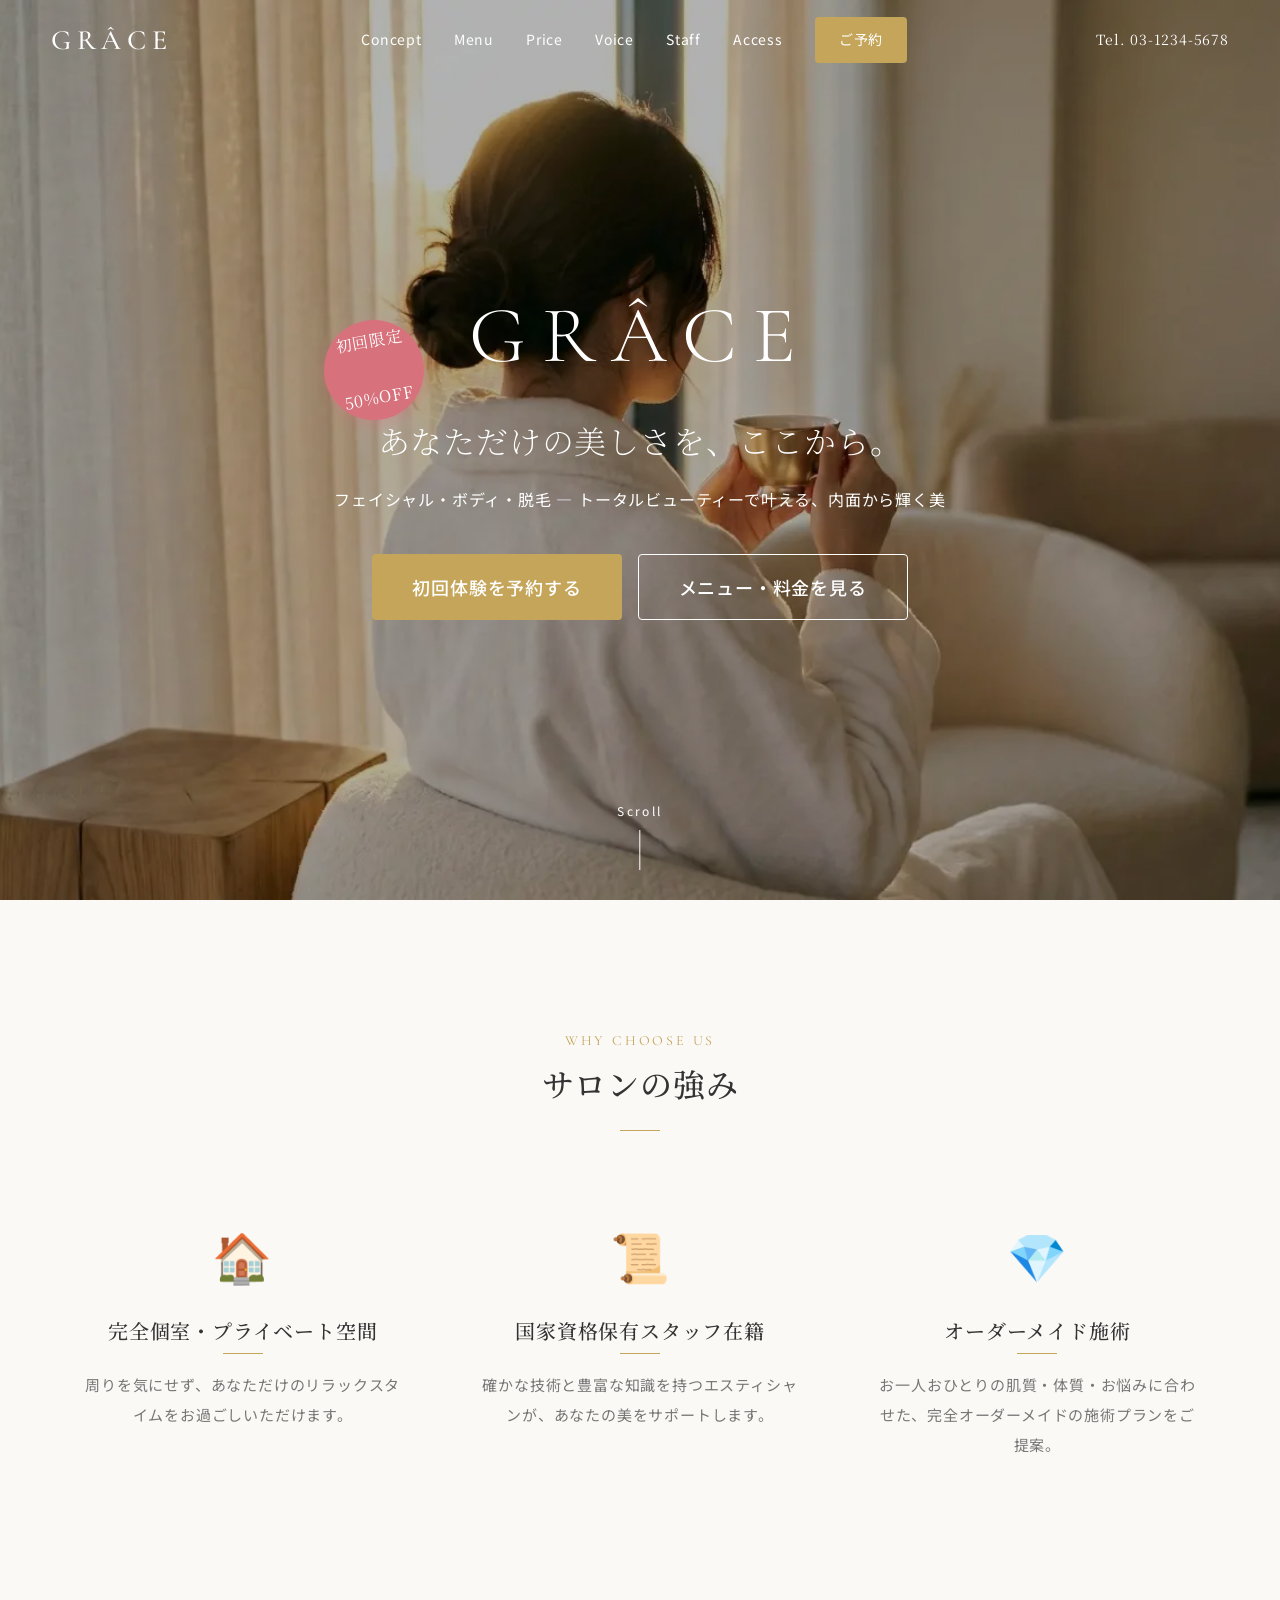
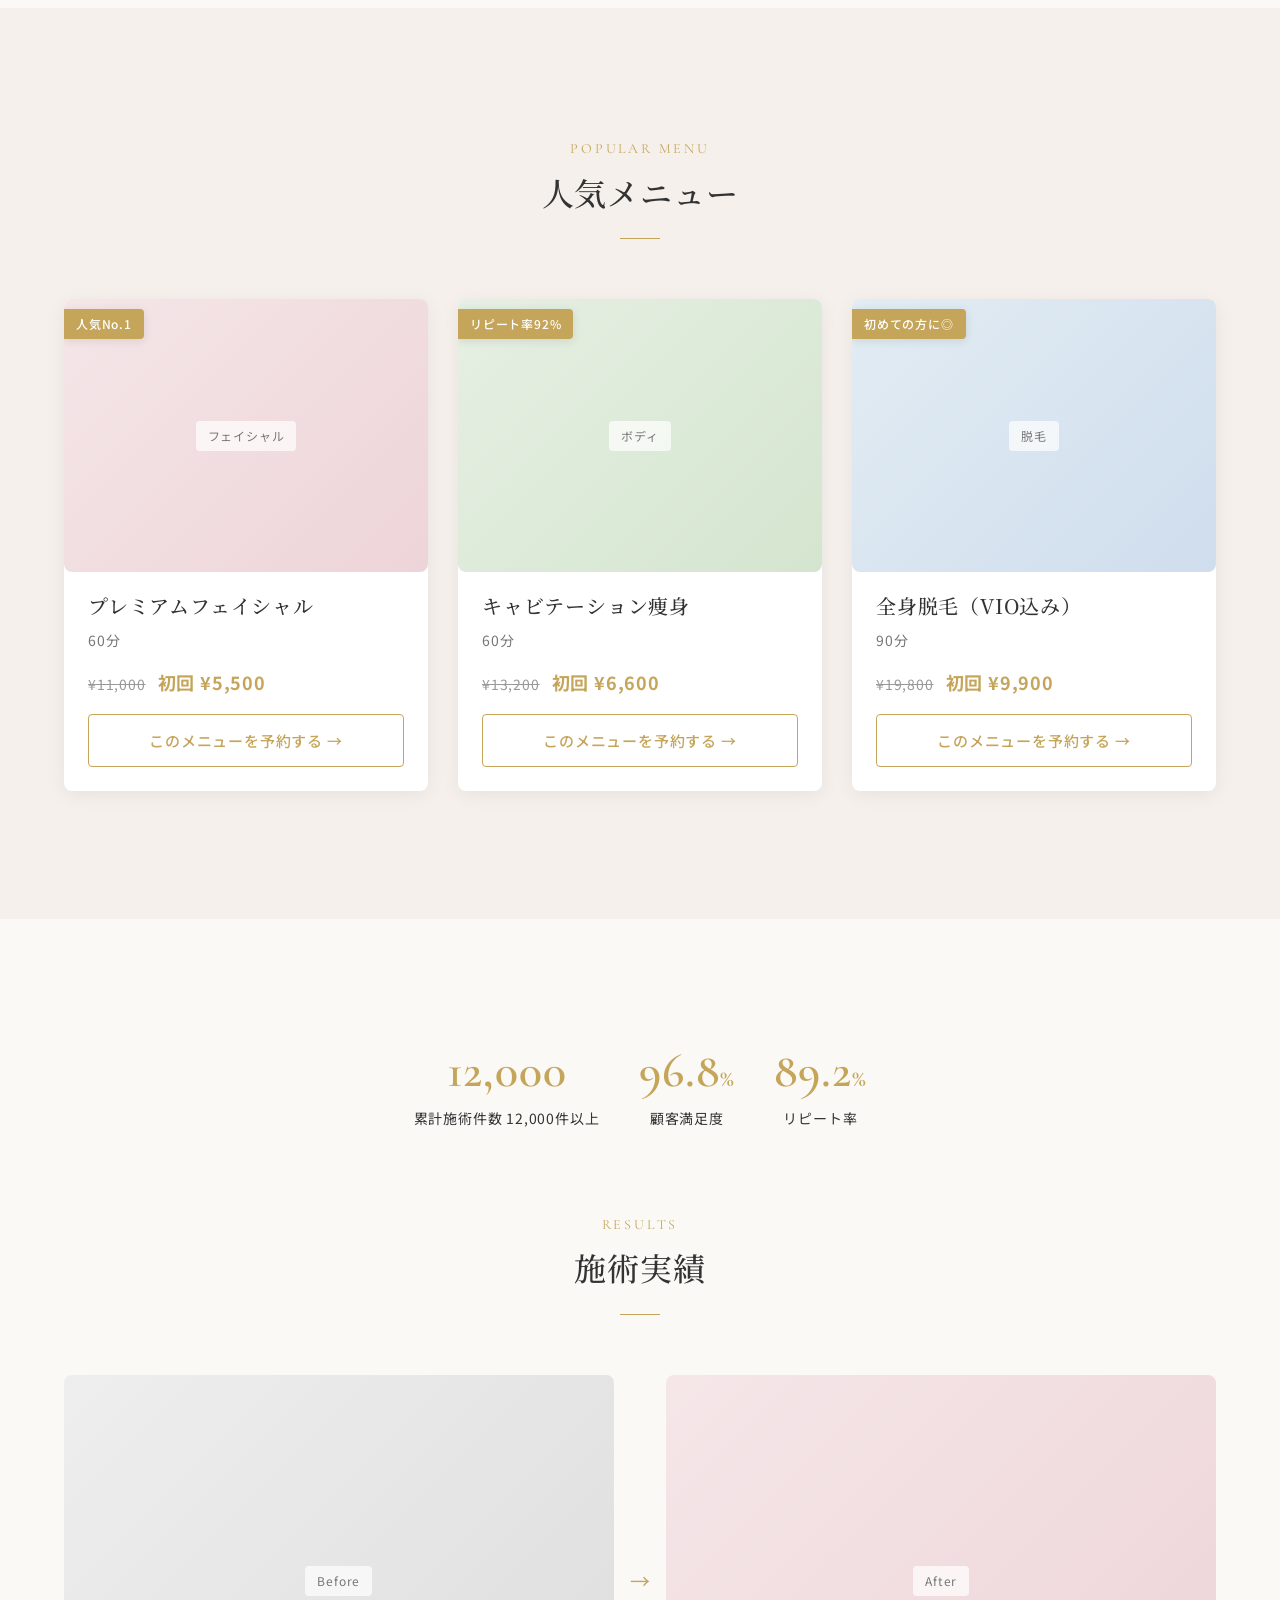
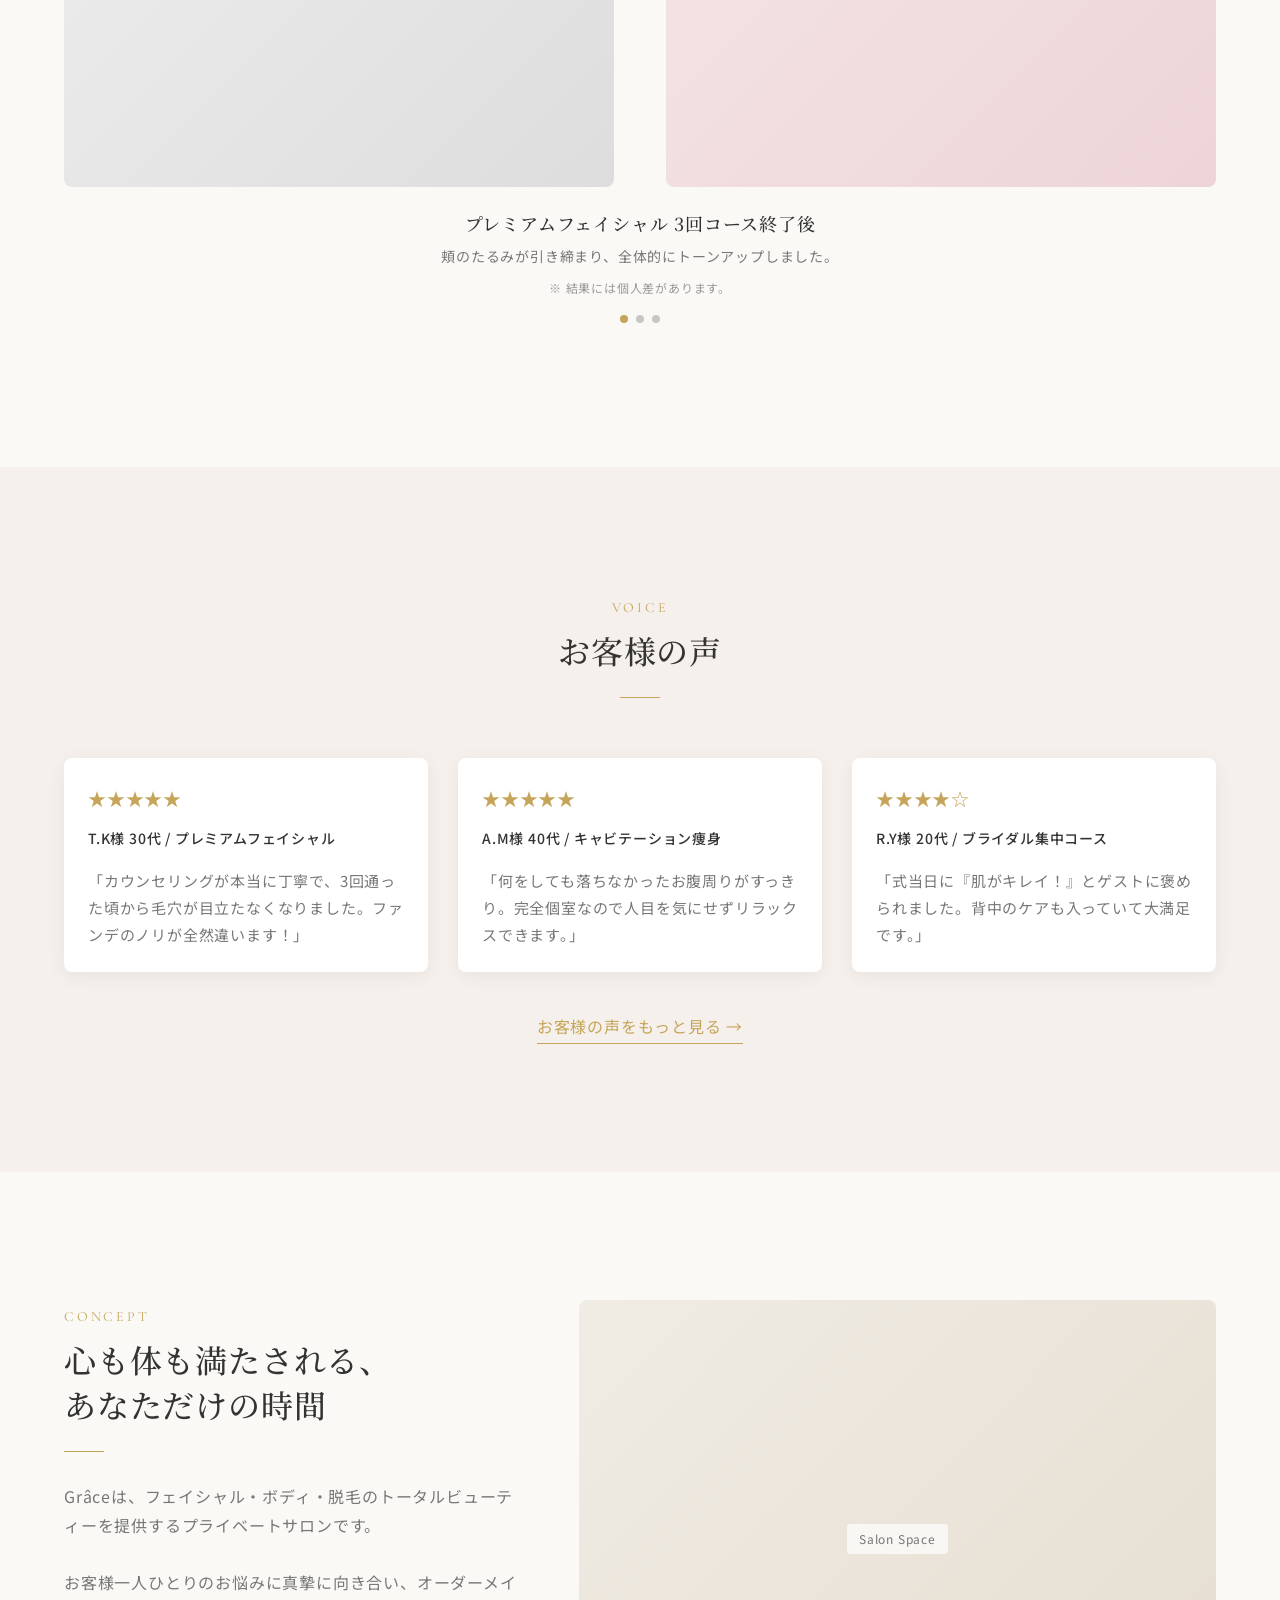
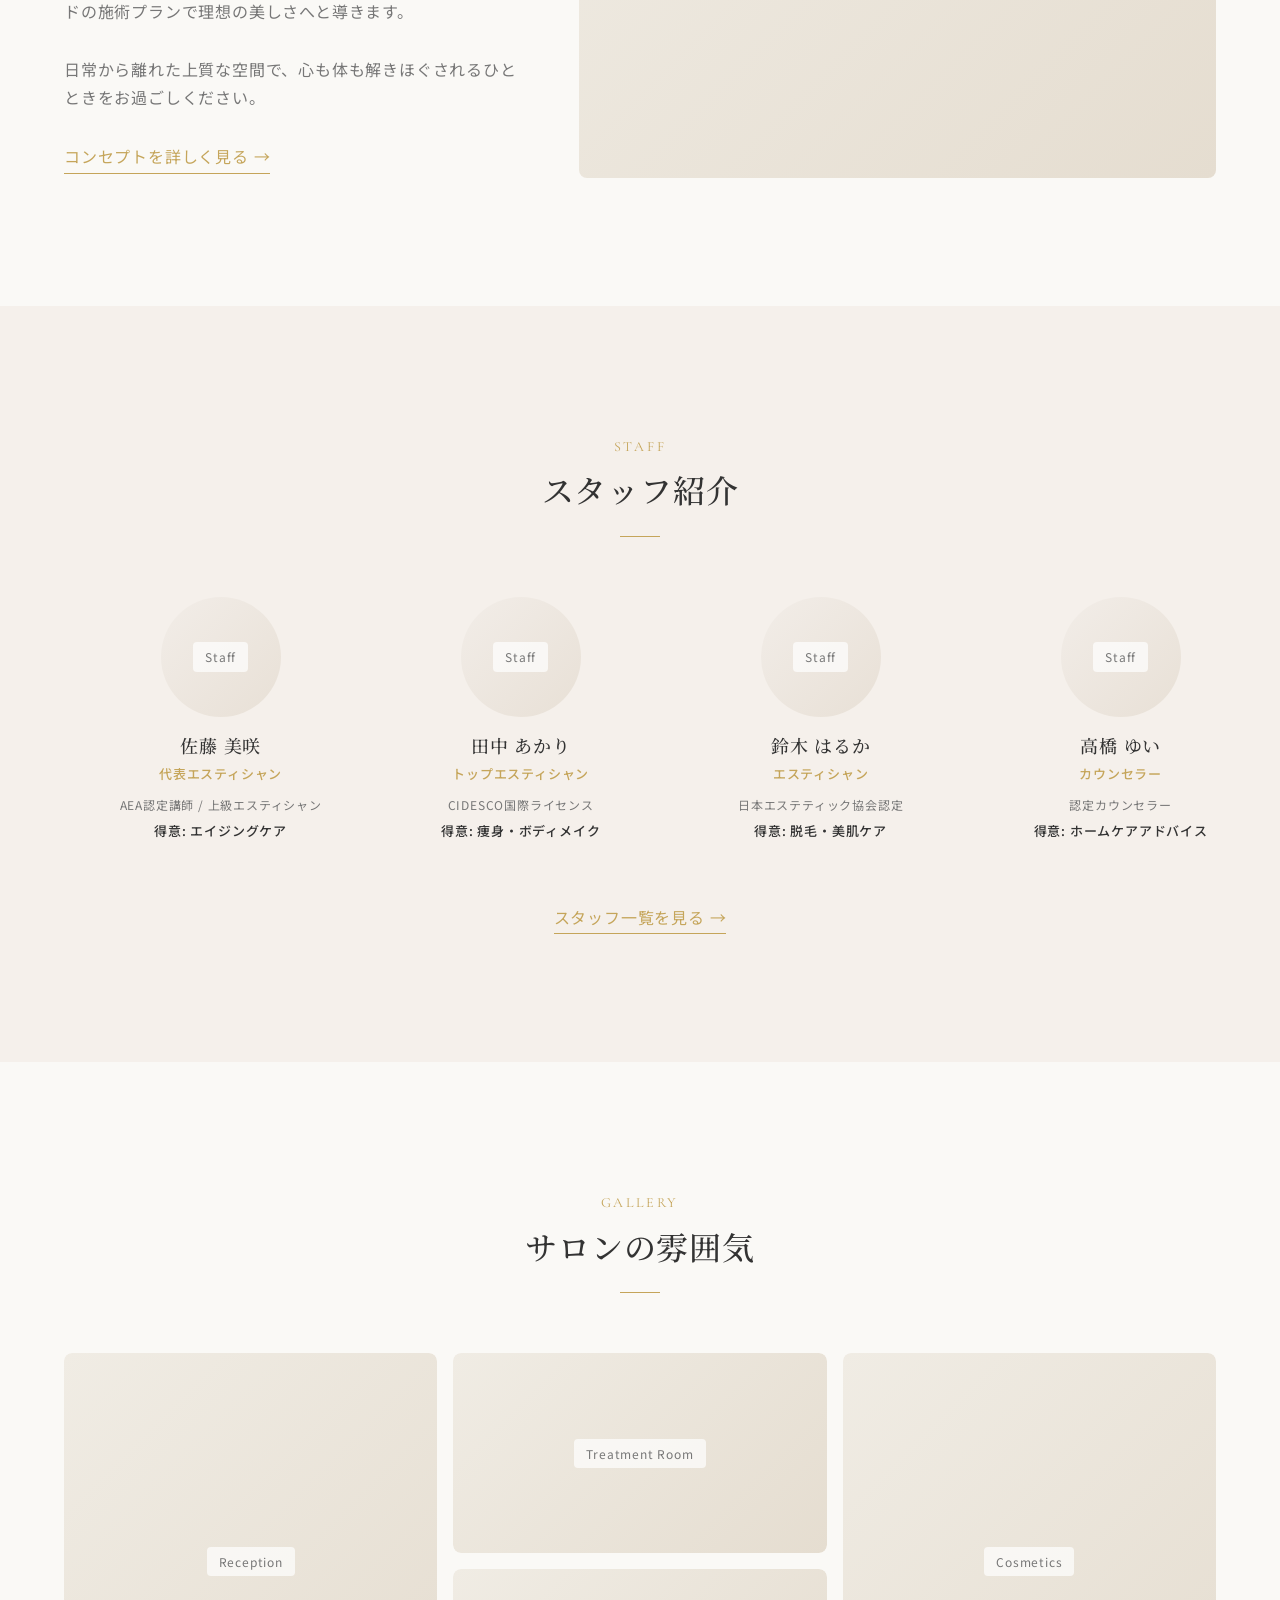
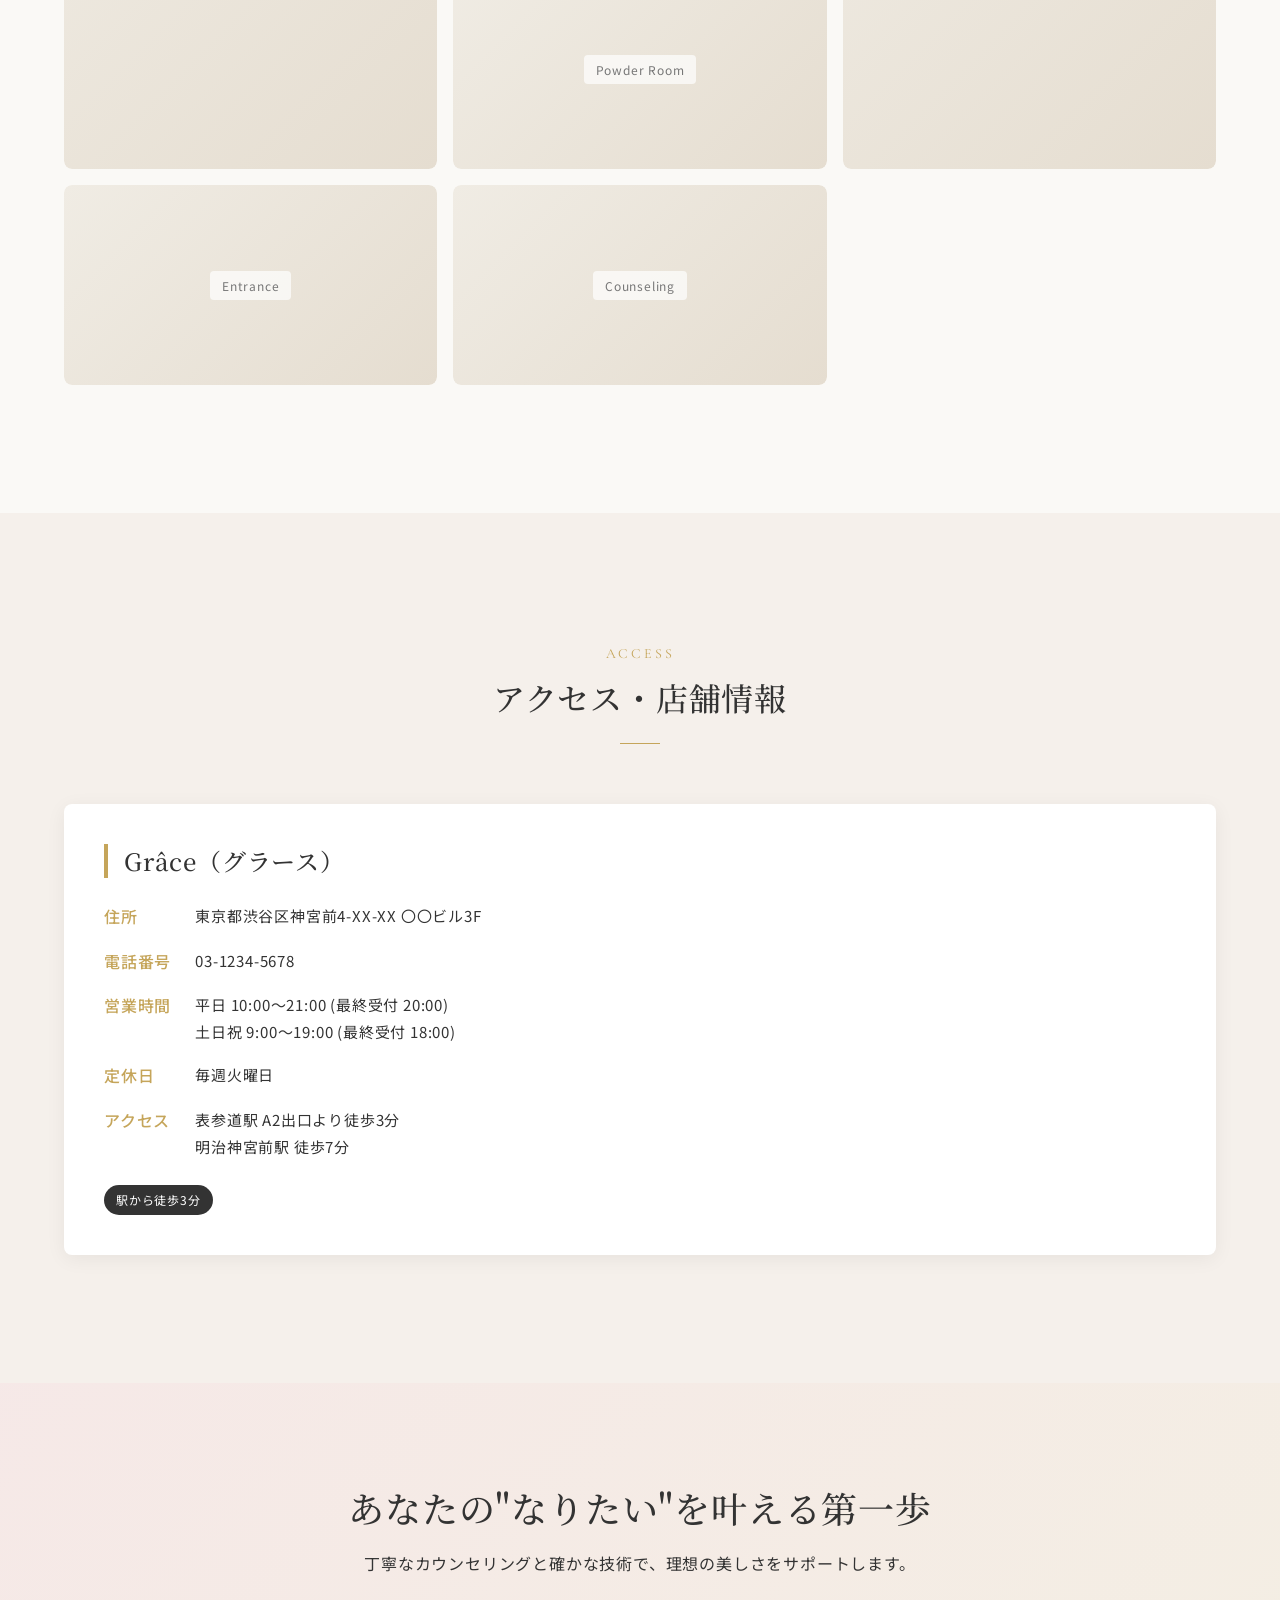
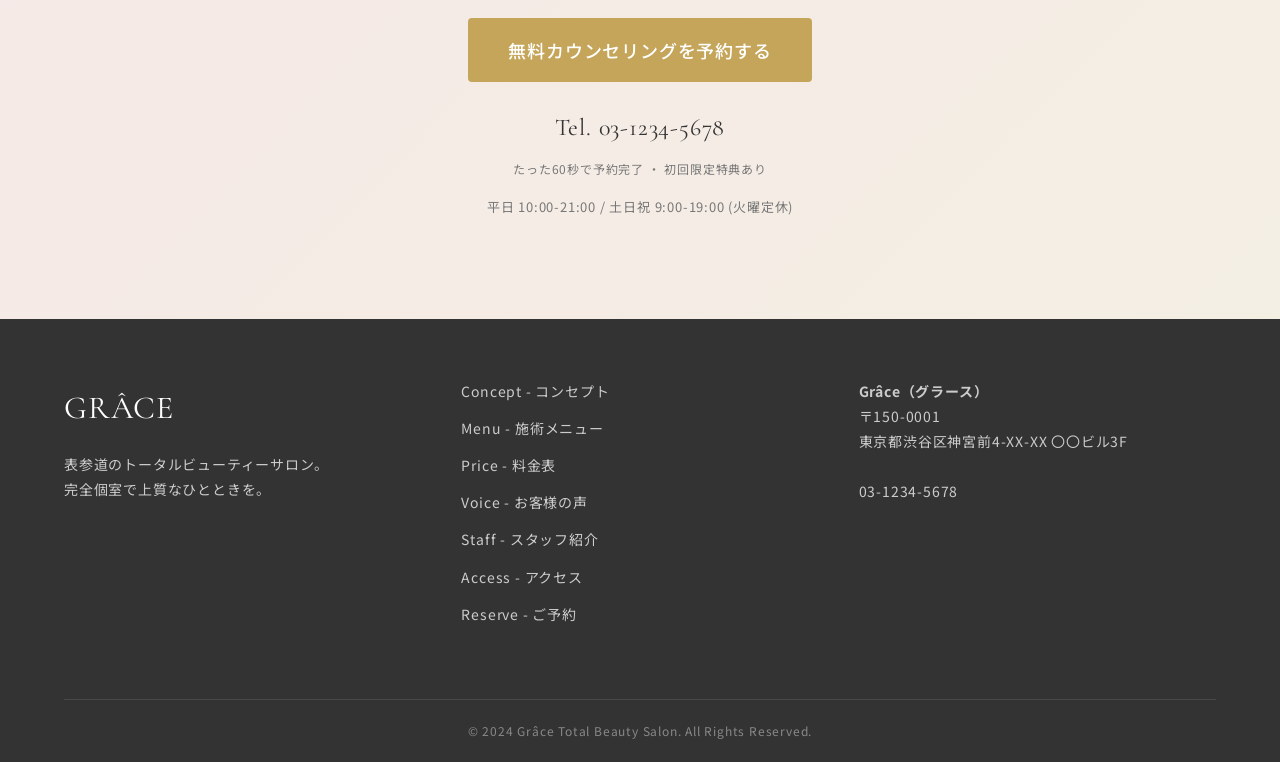
==== index.html @ 2abe3969 "Add files via upload" ====
<!DOCTYPE html>
<html lang="ja">

<head>
    <meta charset="UTF-8">
    <meta name="viewport" content="width=device-width, initial-scale=1.0">
    <title>Grâce（グラース）| 表参道のトータルビューティーエステサロン</title>
    <meta name="description" content="表参道のエステサロンGrâce（グラース）。フェイシャル・ボディ・脱毛のトータルビューティーで、内面から輝く美を叶えます。完全個室・女性専用。">

    <!-- Fonts -->
    <link rel="preconnect" href="https://fonts.googleapis.com">
    <link rel="preconnect" href="https://fonts.gstatic.com" crossorigin>
    <link
        href="https://fonts.googleapis.com/css2?family=Cormorant+Garamond:ital,wght@0,300;0,400;0,500;0,600;1,400&family=Noto+Sans+JP:wght@300;400;500;700&family=Noto+Serif+JP:wght@200;300;400;500&display=swap"
        rel="stylesheet">

    <!-- Swiper -->
    <link rel="stylesheet" href="https://cdn.jsdelivr.net/npm/swiper@11/swiper-bundle.min.css">

    <!-- Styles -->
    <link rel="stylesheet" href="assets/css/style.css">
    <link rel="stylesheet" href="assets/css/components.css">
    <link rel="stylesheet" href="assets/css/pages/top.css">
</head>

<body>

    <!-- Header -->
    <header class="header">
        <a href="index.html" class="header__logo">GRÂCE</a>
        <nav class="header__nav">
            <a href="concept.html">Concept</a>
            <a href="menu.html">Menu</a>
            <a href="price.html">Price</a>
            <a href="voice.html">Voice</a>
            <a href="staff.html">Staff</a>
            <a href="access.html">Access</a>
            <a href="reserve.html" class="header__cta">ご予約</a>
        </nav>
        <a href="tel:03-1234-5678" class="header__tel">Tel. 03-1234-5678</a>
        <button class="mobile-menu-btn">
            <span></span>
            <span></span>
            <span></span>
        </button>
    </header>

    <!-- Mobile Menu -->
    <div class="mobile-menu">
        <nav class="mobile-menu__nav">
            <a href="index.html" class="mobile-menu__link">Top</a>
            <a href="concept.html" class="mobile-menu__link">Concept</a>
            <a href="menu.html" class="mobile-menu__link">Menu</a>
            <a href="price.html" class="mobile-menu__link">Price</a>
            <a href="voice.html" class="mobile-menu__link">Voice</a>
            <a href="staff.html" class="mobile-menu__link">Staff</a>
            <a href="access.html" class="mobile-menu__link">Access</a>
        </nav>
        <a href="reserve.html" class="btn btn-primary" style="margin-bottom: 20px;">24時間WEB予約</a>
        <a href="tel:03-1234-5678" class="text-sub">Tel. 03-1234-5678</a>
    </div>

    <!-- Hero -->
    <section class="hero">
        <div class="swiper hero-slider">
            <div class="swiper-wrapper">
                <div class="swiper-slide">
                    <img src="assets/images/hero_01.webp" alt="Grace Salon Hero 1" class="hero-img">
                </div>
                <div class="swiper-slide">
                    <img src="assets/images/hero_02.webp" alt="Grace Salon Hero 2" class="hero-img">
                </div>
                <div class="swiper-slide">
                    <img src="assets/images/hero_03.webp" alt="Grace Salon Hero 3" class="hero-img">
                </div>
            </div>
        </div>
        <div class="hero__overlay"></div>
        <div class="hero__content">
            <h1 class="hero__logo fade-in-up">GRÂCE</h1>
            <p class="hero__catch fade-in-up">あなただけの美しさを、ここから。</p>
            <p class="hero__sub fade-in-up">フェイシャル・ボディ・脱毛 — トータルビューティーで叶える、内面から輝く美</p>
            <div class="hero__actions fade-in-up">
                <a href="reserve.html" class="btn btn-primary btn-large btn-pulse">初回体験を予約する</a>
                <a href="menu.html" class="btn btn-outline btn-large">メニュー・料金を見る</a>
            </div>
            <div class="hero__badge">
                <span>初回限定</span><br>50%OFF
            </div>
        </div>
        <div class="scroll-down">
            <span>Scroll</span>
        </div>
    </section>

    <!-- Section 1: USP -->
    <section class="section container">
        <div class="section-header fade-in-up">
            <span class="section-header__en">Why Choose Us</span>
            <h2 class="section-header__ja">サロンの強み</h2>
            <div class="section-header__line"></div>
        </div>
        <div class="usp-grid">
            <div class="usp-card fade-in-up">
                <div class="usp-icon">🏠</div>
                <h3 class="usp-title">完全個室・プライベート空間</h3>
                <p class="usp-desc">周りを気にせず、あなただけのリラックスタイムをお過ごしいただけます。</p>
            </div>
            <div class="usp-card fade-in-up">
                <div class="usp-icon">📜</div>
                <h3 class="usp-title">国家資格保有スタッフ在籍</h3>
                <p class="usp-desc">確かな技術と豊富な知識を持つエスティシャンが、あなたの美をサポートします。</p>
            </div>
            <div class="usp-card fade-in-up">
                <div class="usp-icon">💎</div>
                <h3 class="usp-title">オーダーメイド施術</h3>
                <p class="usp-desc">お一人おひとりの肌質・体質・お悩みに合わせた、完全オーダーメイドの施術プランをご提案。</p>
            </div>
        </div>
    </section>

    <!-- Section 2: Popular Menu -->
    <section class="section bg-sub">
        <div class="container">
            <div class="section-header fade-in-up">
                <span class="section-header__en">Popular Menu</span>
                <h2 class="section-header__ja">人気メニュー</h2>
                <div class="section-header__line"></div>
            </div>
            <div class="menu-grid">
                <!-- Menu 1 -->
                <div class="card menu-card fade-in-up">
                    <div class="menu-card__img placeholder-img" data-label="フェイシャル"
                        style="aspect-ratio: 4/3; background: linear-gradient(135deg, #f5e6e8, #edd4d8);">
                        <span class="menu-card__badge">人気No.1</span>
                    </div>
                    <div class="menu-card__body">
                        <h3 class="menu-card__title">プレミアムフェイシャル</h3>
                        <p class="menu-card__time">60分</p>
                        <div class="menu-card__price">
                            <span class="price-normal">¥11,000</span>
                            <span class="price-first text-gold">初回 ¥5,500</span>
                        </div>
                        <a href="reserve.html" class="btn btn-outline-gold"
                            style="width: 100%; margin-top: 16px;">このメニューを予約する →</a>
                    </div>
                </div>
                <!-- Menu 2 -->
                <div class="card menu-card fade-in-up">
                    <div class="menu-card__img placeholder-img" data-label="ボディ"
                        style="aspect-ratio: 4/3; background: linear-gradient(135deg, #e6efe3, #d4e5cf);">
                        <span class="menu-card__badge">リピート率92%</span>
                    </div>
                    <div class="menu-card__body">
                        <h3 class="menu-card__title">キャビテーション痩身</h3>
                        <p class="menu-card__time">60分</p>
                        <div class="menu-card__price">
                            <span class="price-normal">¥13,200</span>
                            <span class="price-first text-gold">初回 ¥6,600</span>
                        </div>
                        <a href="reserve.html" class="btn btn-outline-gold"
                            style="width: 100%; margin-top: 16px;">このメニューを予約する →</a>
                    </div>
                </div>
                <!-- Menu 3 -->
                <div class="card menu-card fade-in-up">
                    <div class="menu-card__img placeholder-img" data-label="脱毛"
                        style="aspect-ratio: 4/3; background: linear-gradient(135deg, #e2ecf3, #cfdded);">
                        <span class="menu-card__badge">初めての方に◎</span>
                    </div>
                    <div class="menu-card__body">
                        <h3 class="menu-card__title">全身脱毛（VIO込み）</h3>
                        <p class="menu-card__time">90分</p>
                        <div class="menu-card__price">
                            <span class="price-normal">¥19,800</span>
                            <span class="price-first text-gold">初回 ¥9,900</span>
                        </div>
                        <a href="reserve.html" class="btn btn-outline-gold"
                            style="width: 100%; margin-top: 16px;">このメニューを予約する →</a>
                    </div>
                </div>
            </div>
        </div>
    </section>

    <!-- Section 3: Before/After -->
    <section class="section container">
        <div class="stats-grid fade-in-up">
            <div class="stat-item">
                <span class="stat-num">12,000</span>
                <span class="stat-label">累計施術件数 12,000件以上</span>
            </div>
            <div class="stat-item">
                <span class="stat-num">96.8<small>%</small></span>
                <span class="stat-label">顧客満足度</span>
            </div>
            <div class="stat-item">
                <span class="stat-num">89.2<small>%</small></span>
                <span class="stat-label">リピート率</span>
            </div>
        </div>

        <div class="section-header fade-in-up" style="margin-top: 80px;">
            <span class="section-header__en">Results</span>
            <h2 class="section-header__ja">施術実績</h2>
            <div class="section-header__line"></div>
        </div>

        <div class="swiper result-slider fade-in-up">
            <div class="swiper-wrapper">
                <!-- Case 1 -->
                <div class="swiper-slide result-slide">
                    <div class="result-img-box">
                        <div class="result-img placeholder-img" data-label="Before"
                            style="background: linear-gradient(135deg, #eee, #ddd);"></div>
                        <div class="result-arrow">→</div>
                        <div class="result-img placeholder-img" data-label="After"
                            style="background: linear-gradient(135deg, #f5e6e8, #edd4d8);"></div>
                    </div>
                    <div class="result-info">
                        <h3 class="result-title">プレミアムフェイシャル 3回コース終了後</h3>
                        <p class="result-desc">頬のたるみが引き締まり、全体的にトーンアップしました。</p>
                        <p class="result-note">※ 結果には個人差があります。</p>
                    </div>
                </div>
                <!-- Case 2 -->
                <div class="swiper-slide result-slide">
                    <div class="result-img-box">
                        <div class="result-img placeholder-img" data-label="Before"
                            style="background: linear-gradient(135deg, #eee, #ddd);"></div>
                        <div class="result-arrow">→</div>
                        <div class="result-img placeholder-img" data-label="After"
                            style="background: linear-gradient(135deg, #e6efe3, #d4e5cf);"></div>
                    </div>
                    <div class="result-info">
                        <h3 class="result-title">キャビテーション痩身 お腹周り集中</h3>
                        <p class="result-desc">ウエストラインがくっきりとし、サイズダウンに成功。</p>
                        <p class="result-note">※ 結果には個人差があります。</p>
                    </div>
                </div>
                <!-- Case 3 -->
                <div class="swiper-slide result-slide">
                    <div class="result-img-box">
                        <div class="result-img placeholder-img" data-label="Before"
                            style="background: linear-gradient(135deg, #eee, #ddd);"></div>
                        <div class="result-arrow">→</div>
                        <div class="result-img placeholder-img" data-label="After"
                            style="background: linear-gradient(135deg, #f5f0e0, #ede5cc);"></div>
                    </div>
                    <div class="result-info">
                        <h3 class="result-title">背中ニキビケア ブライダルコース</h3>
                        <p class="result-desc">赤みが引き、ドレスの似合う滑らかな背中に。</p>
                        <p class="result-note">※ 結果には個人差があります。</p>
                    </div>
                </div>
            </div>
            <div class="swiper-pagination"></div>
        </div>
    </section>

    <!-- Section 4: Voice -->
    <section class="section bg-sub">
        <div class="container">
            <div class="section-header fade-in-up">
                <span class="section-header__en">Voice</span>
                <h2 class="section-header__ja">お客様の声</h2>
                <div class="section-header__line"></div>
            </div>
            <div class="voice-grid">
                <!-- Voice 1 -->
                <div class="card voice-card fade-in-up">
                    <div class="voice-star">★★★★★</div>
                    <div class="voice-meta">T.K様 30代 / プレミアムフェイシャル</div>
                    <p class="voice-text">「カウンセリングが本当に丁寧で、3回通った頃から毛穴が目立たなくなりました。ファンデのノリが全然違います！」</p>
                </div>
                <!-- Voice 2 -->
                <div class="card voice-card fade-in-up">
                    <div class="voice-star">★★★★★</div>
                    <div class="voice-meta">A.M様 40代 / キャビテーション痩身</div>
                    <p class="voice-text">「何をしても落ちなかったお腹周りがすっきり。完全個室なので人目を気にせずリラックスできます。」</p>
                </div>
                <!-- Voice 3 -->
                <div class="card voice-card fade-in-up">
                    <div class="voice-star">★★★★☆</div>
                    <div class="voice-meta">R.Y様 20代 / ブライダル集中コース</div>
                    <p class="voice-text">「式当日に『肌がキレイ！』とゲストに褒められました。背中のケアも入っていて大満足です。」</p>
                </div>
            </div>
            <div class="text-center" style="margin-top: 40px;">
                <a href="voice.html" class="text-link-gold fade-in-up">お客様の声をもっと見る →</a>
            </div>
        </div>
    </section>

    <!-- Section 5: Concept -->
    <section class="section container">
        <div class="concept-box fade-in-up">
            <div class="concept-content">
                <div class="section-header" style="text-align: left; margin-bottom: 30px;">
                    <span class="section-header__en">Concept</span>
                    <h2 class="section-header__ja">心も体も満たされる、<br>あなただけの時間</h2>
                    <div class="section-header__line" style="margin: 0;"></div>
                </div>
                <p class="concept-text">
                    Grâceは、フェイシャル・ボディ・脱毛のトータルビューティーを提供するプライベートサロンです。<br><br>
                    お客様一人ひとりのお悩みに真摯に向き合い、オーダーメイドの施術プランで理想の美しさへと導きます。<br><br>
                    日常から離れた上質な空間で、心も体も解きほぐされるひとときをお過ごしください。
                </p>
                <a href="concept.html" class="text-link-gold">コンセプトを詳しく見る →</a>
            </div>
            <div class="concept-img placeholder-img" data-label="Salon Space"
                style="background: linear-gradient(135deg, #f0ece4, #e5ddd0);"></div>
        </div>
    </section>

    <!-- Section 6: Staff -->
    <section class="section bg-sub">
        <div class="container__wide" style="width: 95%; max-width: 1400px; margin: 0 auto;">
            <div class="section-header fade-in-up">
                <span class="section-header__en">Staff</span>
                <h2 class="section-header__ja">スタッフ紹介</h2>
                <div class="section-header__line"></div>
            </div>

            <div class="staff-scroll-container fade-in-up">
                <div class="staff-scroll-wrapper">
                    <!-- Staff 1 -->
                    <div class="staff-card">
                        <div class="staff-img placeholder-img" data-label="Staff"
                            style="background: linear-gradient(135deg, #f2ede8, #e8e0d6);"></div>
                        <h3 class="staff-name">佐藤 美咲</h3>
                        <p class="staff-role">代表エスティシャン</p>
                        <p class="staff-cert">AEA認定講師 / 上級エスティシャン</p>
                        <p class="staff-spec">得意: エイジングケア</p>
                    </div>
                    <!-- Staff 2 -->
                    <div class="staff-card">
                        <div class="staff-img placeholder-img" data-label="Staff"
                            style="background: linear-gradient(135deg, #f2ede8, #e8e0d6);"></div>
                        <h3 class="staff-name">田中 あかり</h3>
                        <p class="staff-role">トップエスティシャン</p>
                        <p class="staff-cert">CIDESCO国際ライセンス</p>
                        <p class="staff-spec">得意: 痩身・ボディメイク</p>
                    </div>
                    <!-- Staff 3 -->
                    <div class="staff-card">
                        <div class="staff-img placeholder-img" data-label="Staff"
                            style="background: linear-gradient(135deg, #f2ede8, #e8e0d6);"></div>
                        <h3 class="staff-name">鈴木 はるか</h3>
                        <p class="staff-role">エスティシャン</p>
                        <p class="staff-cert">日本エステティック協会認定</p>
                        <p class="staff-spec">得意: 脱毛・美肌ケア</p>
                    </div>
                    <!-- Staff 4 -->
                    <div class="staff-card">
                        <div class="staff-img placeholder-img" data-label="Staff"
                            style="background: linear-gradient(135deg, #f2ede8, #e8e0d6);"></div>
                        <h3 class="staff-name">高橋 ゆい</h3>
                        <p class="staff-role">カウンセラー</p>
                        <p class="staff-cert">認定カウンセラー</p>
                        <p class="staff-spec">得意: ホームケアアドバイス</p>
                    </div>
                </div>
            </div>
            <div class="text-center" style="margin-top: 40px;">
                <a href="staff.html" class="text-link-gold fade-in-up">スタッフ一覧を見る →</a>
            </div>
        </div>
    </section>

    <!-- Section 7: Gallery -->
    <section class="section container">
        <div class="section-header fade-in-up">
            <span class="section-header__en">Gallery</span>
            <h2 class="section-header__ja">サロンの雰囲気</h2>
            <div class="section-header__line"></div>
        </div>
        <div class="gallery-grid fade-in-up">
            <!-- Emulating Masonry with specific aspect ratios -->
            <div class="gallery-item" style="grid-row: span 2;">
                <div class="gallery-img placeholder-img" data-label="Reception"
                    style="height: 100%; background: linear-gradient(135deg, #f0ece4, #e5ddd0);"></div>
            </div>
            <div class="gallery-item">
                <div class="gallery-img placeholder-img" data-label="Treatment Room"
                    style="height: 100%; background: linear-gradient(135deg, #f0ece4, #e5ddd0);"></div>
            </div>
            <div class="gallery-item" style="grid-row: span 2;">
                <div class="gallery-img placeholder-img" data-label="Cosmetics"
                    style="height: 100%; background: linear-gradient(135deg, #f0ece4, #e5ddd0);"></div>
            </div>
            <div class="gallery-item">
                <div class="gallery-img placeholder-img" data-label="Powder Room"
                    style="height: 100%; background: linear-gradient(135deg, #f0ece4, #e5ddd0);"></div>
            </div>
            <div class="gallery-item">
                <div class="gallery-img placeholder-img" data-label="Entrance"
                    style="height: 100%; background: linear-gradient(135deg, #f0ece4, #e5ddd0);"></div>
            </div>
            <div class="gallery-item">
                <div class="gallery-img placeholder-img" data-label="Counseling"
                    style="height: 100%; background: linear-gradient(135deg, #f0ece4, #e5ddd0);"></div>
            </div>
        </div>
    </section>

    <!-- Section 8: Access -->
    <section class="section bg-sub">
        <div class="container">
            <div class="section-header fade-in-up">
                <span class="section-header__en">Access</span>
                <h2 class="section-header__ja">アクセス・店舗情報</h2>
                <div class="section-header__line"></div>
            </div>
            <div class="access-box fade-in-up">
                <div class="access-info">
                    <h3 class="access-name">Grâce（グラース）</h3>
                    <dl class="access-dl">
                        <dt>住所</dt>
                        <dd>東京都渋谷区神宮前4-XX-XX 〇〇ビル3F</dd>
                        <dt>電話番号</dt>
                        <dd><a href="tel:03-1234-5678">03-1234-5678</a></dd>
                        <dt>営業時間</dt>
                        <dd>
                            平日 10:00〜21:00 (最終受付 20:00)<br>
                            土日祝 9:00〜19:00 (最終受付 18:00)
                        </dd>
                        <dt>定休日</dt>
                        <dd>毎週火曜日</dd>
                        <dt>アクセス</dt>
                        <dd>
                            表参道駅 A2出口より徒歩3分<br>
                            明治神宮前駅 徒歩7分
                        </dd>
                    </dl>
                    <div class="access-badge">駅から徒歩3分</div>
                </div>
                <div class="access-map">
                    <iframe
                        src="https://www.google.com/maps/embed?pb=!1m18!1m12!1m3!1d3241.6521746200673!2d139.7088916763481!3d35.66093867259392!2m3!1f0!2f0!3f0!3m2!1i1024!2i768!4f13.1!3m3!1m2!1s0x60188ca21d01130d%3A0xf60759f234707198!2z5om744CA5Y-C6YGT6aeF!5e0!3m2!1sja!2sjp!4v1700000000000!5m2!1sja!2sjp"
                        width="100%" height="100%" style="border:0;" allowfullscreen="" loading="lazy"
                        referrerpolicy="no-referrer-when-downgrade"></iframe>
                </div>
            </div>
        </div>
    </section>

    <!-- Section 9: CTA -->
    <section class="section cta-section">
        <div class="container fade-in-up">
            <h2 class="cta-title">あなたの"なりたい"を叶える第一歩</h2>
            <p class="cta-sub">丁寧なカウンセリングと確かな技術で、理想の美しさをサポートします。</p>
            <a href="reserve.html" class="btn btn-primary btn-large btn-pulse"
                style="margin-bottom: 24px;">無料カウンセリングを予約する</a>
            <div class="cta-tel">
                <a href="tel:03-1234-5678">Tel. 03-1234-5678</a>
            </div>
            <p class="cta-micro">たった60秒で予約完了 ・ 初回限定特典あり</p>
            <div class="cta-hours">平日 10:00-21:00 / 土日祝 9:00-19:00 (火曜定休)</div>
        </div>
    </section>

    <!-- Footer -->
    <footer class="footer">
        <div class="container">
            <div class="footer__content">
                <div class="footer__col">
                    <a href="index.html" class="footer__logo">GRÂCE</a>
                    <p style="margin-bottom: 16px;">表参道のトータルビューティーサロン。<br>完全個室で上質なひとときを。</p>
                    <div class="sns-icons">
                        <!-- Add SNS icons here if needed -->
                    </div>
                </div>
                <div class="footer__col">
                    <ul class="footer__links">
                        <li><a href="concept.html">Concept - コンセプト</a></li>
                        <li><a href="menu.html">Menu - 施術メニュー</a></li>
                        <li><a href="price.html">Price - 料金表</a></li>
                        <li><a href="voice.html">Voice - お客様の声</a></li>
                        <li><a href="staff.html">Staff - スタッフ紹介</a></li>
                        <li><a href="access.html">Access - アクセス</a></li>
                        <li><a href="reserve.html">Reserve - ご予約</a></li>
                    </ul>
                </div>
                <div class="footer__col">
                    <p><strong>Grâce（グラース）</strong></p>
                    <p>〒150-0001<br>東京都渋谷区神宮前4-XX-XX 〇〇ビル3F</p>
                    <br>
                    <p><a href="tel:03-1234-5678">03-1234-5678</a></p>
                </div>
            </div>
            <div class="footer__bottom">
                <p>&copy; 2024 Grâce Total Beauty Salon. All Rights Reserved.</p>
            </div>
        </div>
    </footer>

    <!-- Floating CTA -->
    <div class="floating-cta">
        <a href="reserve.html" class="btn btn-primary">無料カウンセリングを予約</a>
    </div>

    <!-- Scripts -->
    <script src="https://cdn.jsdelivr.net/npm/swiper@11/swiper-bundle.min.js"></script>
    <script src="assets/js/main.js"></script>
    <script src="assets/js/top.js"></script>
</body>

</html>
---- assets/css/style.css ----
/* =========================================================================
   Grâce - Main Stylesheet
   ========================================================================= */

:root {
  /* === Colors === */
  --bg-main: #FAF9F6;
  --bg-sub: #F5F0EB;
  --gold: #C5A55A;
  --gold-hover: #B08F3E;
  --gold-light: rgba(197, 165, 90, 0.1);
  --pink: #D7727C;
  --green: #8BAA7E;
  --blue: #7BA7C9;
  --text-main: #333333;
  --text-sub: #777777;
  --white: #FFFFFF;
  --border: #E5E0DA;
  --line-green: #06C755;

  /* === Fonts === */
  --font-logo: 'Cormorant Garamond', serif;
  --font-heading-jp: 'Noto Serif JP', serif;
  --font-body: 'Noto Sans JP', sans-serif;

  /* === Sizes === */
  --section-padding: clamp(80px, 10vw, 160px);
  --container-width: min(1200px, 90vw);
  --header-height: 80px;
  --header-height-mobile: 64px;

  /* === Shadows === */
  --shadow-card: 0 4px 20px rgba(0,0,0,0.06);
  --shadow-hover: 0 8px 30px rgba(0,0,0,0.10);

  /* === Radius === */
  --radius-card: 8px;
  --radius-btn: 4px;

  /* === Transitions === */
  --transition-base: 0.3s ease;
  --transition-slow: 0.6s ease;
}

/* =========================================================================
   Reset & Base
   ========================================================================= */
*, *::before, *::after {
  box-sizing: border-box;
  margin: 0;
  padding: 0;
}

html {
  scroll-behavior: smooth;
  scroll-padding-top: var(--header-height);
}

body {
  font-family: var(--font-body);
  background-color: var(--bg-main);
  color: var(--text-main);
  line-height: 1.8;
  letter-spacing: 0.05em;
  -webkit-font-smoothing: antialiased;
}

a {
  text-decoration: none;
  color: inherit;
  transition: var(--transition-base);
}

img {
  max-width: 100%;
  height: auto;
  display: block;
}

ul {
  list-style: none;
}

button {
  cursor: pointer;
  border: none;
  background: none;
  font-family: inherit;
}

/* =========================================================================
   Typography
   ========================================================================= */
h1, h2, h3, h4, h5, h6 {
  font-family: var(--font-heading-jp);
  font-weight: 500;
  line-height: 1.4;
}

.text-gold { color: var(--gold); }
.text-sub { color: var(--text-sub); }
.text-center { text-align: center; }

/* =========================================================================
   Utilities
   ========================================================================= */
.container {
  width: var(--container-width);
  margin-inline: auto;
}

.section {
  padding-block: var(--section-padding);
}

.section-header {
  text-align: center;
  margin-bottom: 60px;
}

.section-header__en {
  display: block;
  font-family: var(--font-logo);
  color: var(--gold);
  font-size: 14px;
  letter-spacing: 0.2em;
  text-transform: uppercase;
  margin-bottom: 8px;
}

.section-header__ja {
  font-size: clamp(24px, 4vw, 32px);
  margin-bottom: 24px;
}

.section-header__line {
  width: 40px;
  height: 1px;
  background-color: var(--gold);
  margin-inline: auto;
}

/* Scroll Animation */
.fade-in-up {
  opacity: 0;
  transform: translateY(30px);
  transition: opacity 0.8s ease, transform 0.8s ease;
}

.fade-in-up.is-visible {
  opacity: 1;
  transform: translateY(0);
}

/* Stagger delays */
.fade-in-up:nth-child(1) { transition-delay: 0.1s; }
.fade-in-up:nth-child(2) { transition-delay: 0.2s; }
.fade-in-up:nth-child(3) { transition-delay: 0.3s; }
.fade-in-up:nth-child(4) { transition-delay: 0.4s; }

/* Placeholder Image Base */
.placeholder-img {
  background: linear-gradient(135deg, var(--bg-sub) 0%, #e8ddd0 100%);
  display: flex;
  align-items: center;
  justify-content: center;
  color: var(--text-sub);
  font-family: var(--font-body);
  font-size: 14px;
  border-radius: var(--radius-card);
  position: relative;
  overflow: hidden;
}

.placeholder-img::after {
  content: attr(data-label);
  position: absolute;
  padding: 4px 12px;
  background: rgba(255,255,255,0.7);
  border-radius: 4px;
  font-size: 12px;
  pointer-events: none;
}
---- assets/css/components.css ----
/* =========================================================================
   Grâce - Components
   ========================================================================= */

/* === Buttons === */
.btn {
    display: inline-flex;
    align-items: center;
    justify-content: center;
    text-decoration: none;
    font-weight: 500;
    transition: var(--transition-base);
    border-radius: var(--radius-btn);
    padding: 12px 24px;
    font-size: 15px;
}

.btn-primary {
    background-color: var(--gold);
    color: var(--white);
}

.btn-primary:hover {
    background-color: var(--gold-hover);
    transform: translateY(-2px);
    box-shadow: 0 4px 12px rgba(197, 165, 90, 0.3);
}

.btn-outline {
    border: 1px solid var(--white);
    color: var(--white);
    background: transparent;
}

.btn-outline:hover {
    background: rgba(255, 255, 255, 0.1);
}

.btn-outline-gold {
    border: 1px solid var(--gold);
    color: var(--gold);
    background: transparent;
}

.btn-outline-gold:hover {
    background: var(--gold);
    color: var(--white);
}

.btn-large {
    padding: 16px 40px;
    font-size: 18px;
}

.btn-pulse {
    animation: pulse-gold 2s infinite;
}

@keyframes pulse-gold {
    0% {
        box-shadow: 0 0 0 0 rgba(197, 165, 90, 0.4);
    }

    70% {
        box-shadow: 0 0 0 15px rgba(197, 165, 90, 0);
    }

    100% {
        box-shadow: 0 0 0 0 rgba(197, 165, 90, 0);
    }
}

/* === Header === */
.header {
    position: fixed;
    top: 0;
    left: 0;
    width: 100%;
    height: var(--header-height);
    z-index: 1000;
    transition: var(--transition-base);
    display: flex;
    align-items: center;
    justify-content: space-between;
    padding-inline: 4%;
}

.header.is-scrolled {
    background-color: rgba(255, 255, 255, 0.95);
    box-shadow: 0 2px 20px rgba(0, 0, 0, 0.05);
    backdrop-filter: blur(10px);
}

.header__logo {
    font-family: var(--font-logo);
    font-size: 28px;
    font-weight: 500;
    letter-spacing: 0.2em;
    color: var(--white);
    /* Default for transparent header */
    text-transform: uppercase;
}

.header.is-scrolled .header__logo {
    color: var(--text-main);
}

.header__nav {
    display: flex;
    align-items: center;
    gap: 32px;
}

.header__nav a {
    font-size: 14px;
    color: var(--white);
    font-weight: 400;
}

.header.is-scrolled .header__nav a {
    color: var(--text-main);
}

.header__nav a:hover {
    color: var(--gold);
}

.header__cta {
    background-color: var(--gold);
    color: var(--white);
    padding: 10px 24px;
    border-radius: var(--radius-btn);
    font-size: 14px;
}

.header__cta:hover {
    background-color: var(--gold-hover);
    color: var(--white) !important;
}

.header__tel {
    display: none;
    /* Hide on mobile/tablet default */
    font-family: var(--font-heading-jp);
    font-size: 14px;
    color: var(--white);
}

.header.is-scrolled .header__tel {
    color: var(--text-main);
}


@media (min-width: 1024px) {
    .header__tel {
        display: block;
    }
}

@media (max-width: 1023px) {

    .header__nav,
    .header__tel {
        display: none;
    }
}

/* === Mobile Menu Button === */
.mobile-menu-btn {
    display: none;
    flex-direction: column;
    justify-content: space-between;
    width: 30px;
    height: 20px;
    z-index: 1002;
}

@media (max-width: 1023px) {
    .mobile-menu-btn {
        display: flex;
    }
}

.mobile-menu-btn span {
    display: block;
    width: 100%;
    height: 2px;
    background-color: var(--white);
    transition: var(--transition-base);
}

.header.is-scrolled .mobile-menu-btn span {
    background-color: var(--text-main);
}

/* Active State for Mobile Menu Button */
.mobile-menu-btn.is-active span:nth-child(1) {
    transform: translateY(9px) rotate(45deg);
    background-color: var(--text-main);
}

.mobile-menu-btn.is-active span:nth-child(2) {
    opacity: 0;
}

.mobile-menu-btn.is-active span:nth-child(3) {
    transform: translateY(-9px) rotate(-45deg);
    background-color: var(--text-main);
}

/* === Mobile Menu Overlay === */
.mobile-menu {
    position: fixed;
    top: 0;
    left: 0;
    width: 100%;
    height: 100vh;
    background-color: rgba(250, 249, 246, 0.98);
    z-index: 1001;
    display: flex;
    flex-direction: column;
    align-items: center;
    justify-content: center;
    opacity: 0;
    pointer-events: none;
    transition: opacity 0.4s ease;
}

.mobile-menu.is-active {
    opacity: 1;
    pointer-events: auto;
}

.mobile-menu__nav {
    display: flex;
    flex-direction: column;
    align-items: center;
    gap: 24px;
    margin-bottom: 40px;
}

.mobile-menu__link {
    font-family: var(--font-heading-jp);
    font-size: 18px;
    color: var(--text-main);
}

/* === Footer === */
.footer {
    background-color: #333;
    color: #ccc;
    padding-top: 60px;
    padding-bottom: 20px;
    font-size: 14px;
}

.footer__cta {
    background: linear-gradient(135deg, rgba(215, 114, 124, 0.2), rgba(197, 165, 90, 0.2));
    padding: 40px 20px;
    text-align: center;
    margin-bottom: 60px;
}

.footer__content {
    display: grid;
    grid-template-columns: repeat(auto-fit, minmax(250px, 1fr));
    gap: 40px;
    margin-bottom: 60px;
}

.footer__logo {
    font-family: var(--font-logo);
    color: var(--white);
    font-size: 32px;
    margin-bottom: 16px;
    display: block;
}

.footer__links li {
    margin-bottom: 12px;
}

.footer__links a:hover {
    color: var(--gold);
}

.footer__bottom {
    border-top: 1px solid rgba(255, 255, 255, 0.1);
    padding-top: 20px;
    text-align: center;
    font-size: 12px;
    color: #888;
}

/* === Floating CTA (Mobile) === */
.floating-cta {
    position: fixed;
    bottom: 0;
    left: 0;
    width: 100%;
    padding: 12px;
    background: rgba(255, 255, 255, 0.9);
    backdrop-filter: blur(10px);
    z-index: 999;
    display: none;
    box-shadow: 0 -4px 20px rgba(0, 0, 0, 0.05);
    animation: slideUp 0.3s ease-out;
}

@keyframes slideUp {
    from {
        transform: translateY(100%);
    }

    to {
        transform: translateY(0);
    }
}

@media (max-width: 768px) {
    .floating-cta.is-visible {
        display: block;
    }
}

.floating-cta .btn {
    width: 100%;
    padding: 10px;
}

/* === Cards === */
.card {
    background: var(--white);
    border-radius: var(--radius-card);
    padding: 24px;
    box-shadow: var(--shadow-card);
    transition: var(--transition-base);
}

.card:hover {
    transform: translateY(-5px);
    box-shadow: var(--shadow-hover);
}
---- assets/css/pages/top.css ----
/* =========================================================================
   Top Page Styles
   ========================================================================= */

/* === Hero === */
.hero {
    position: relative;
    height: 100vh;
    width: 100%;
    overflow: hidden;
    display: flex;
    align-items: center;
    justify-content: center;
    text-align: center;
}


.hero-slider {
    position: absolute;
    top: 0;
    left: 0;
    width: 100%;
    height: 100%;
    z-index: 1;
}

.hero-img {
    width: 100%;
    height: 100%;
    object-fit: cover;
    object-position: center;
}


.hero__overlay {
    position: absolute;
    top: 0;
    left: 0;
    width: 100%;
    height: 100%;
    background: rgba(0, 0, 0, 0.3);
    z-index: 2;
}

.hero__content {
    position: relative;
    z-index: 3;
    color: var(--white);
    padding: 20px;
    max-width: 800px;
}

.hero__logo {
    font-family: var(--font-logo);
    font-size: clamp(40px, 8vw, 80px);
    letter-spacing: 0.2em;
    margin-bottom: 20px;
    font-weight: 300;
}

.hero__catch {
    font-family: var(--font-heading-jp);
    font-size: clamp(20px, 4vw, 32px);
    font-weight: 200;
    margin-bottom: 16px;
}

.hero__sub {
    font-size: clamp(14px, 2vw, 16px);
    opacity: 0.9;
    margin-bottom: 40px;
}

.hero__actions {
    display: flex;
    gap: 16px;
    justify-content: center;
    flex-wrap: wrap;
}

@media (max-width: 480px) {
    .hero__actions {
        flex-direction: column;
        align-items: stretch;
    }
}

.hero__badge {
    position: absolute;
    top: 60px;
    left: 10px;
    width: 100px;
    height: 100px;
    background-color: var(--pink);
    color: var(--white);
    border-radius: 50%;
    display: flex;
    flex-direction: column;
    align-items: center;
    justify-content: center;
    transform: rotate(-10deg);
    font-family: var(--font-heading-jp);
    box-shadow: 0 4px 15px rgba(215, 114, 124, 0.4);
    z-index: 4;
    animation: float 3s ease-in-out infinite;
}

@media (max-width: 768px) {
    .hero__badge {
        width: 80px;
        height: 80px;
        font-size: 12px;
        top: 40px;
        left: 0;
    }
}

@keyframes float {

    0%,
    100% {
        transform: translateY(0) rotate(-10deg);
    }

    50% {
        transform: translateY(-10px) rotate(-10deg);
    }
}

@media (max-width: 768px) {
    .hero__badge {
        top: 80px;
        left: 20px;
        width: 80px;
        height: 80px;
        font-size: 12px;
    }
}

.scroll-down {
    position: absolute;
    bottom: 30px;
    left: 50%;
    transform: translateX(-50%);
    z-index: 3;
    color: var(--white);
    font-size: 12px;
    letter-spacing: 0.2em;
    animation: bounce 2s infinite;
}

.scroll-down::after {
    content: '';
    display: block;
    width: 1px;
    height: 40px;
    background: var(--white);
    margin: 8px auto 0;
}

@keyframes bounce {

    0%,
    20%,
    50%,
    80%,
    100% {
        transform: translateY(0) translateX(-50%);
    }

    40% {
        transform: translateY(-10px) translateX(-50%);
    }

    60% {
        transform: translateY(-5px) translateX(-50%);
    }
}

/* === USP Section === */
.usp-grid {
    display: grid;
    grid-template-columns: repeat(auto-fit, minmax(300px, 1fr));
    gap: 40px;
}

.usp-card {
    text-align: center;
    padding: 20px;
}

.usp-icon {
    font-size: 48px;
    margin-bottom: 20px;
    color: var(--gold);
}

.usp-title {
    font-size: 20px;
    margin-bottom: 16px;
    color: var(--text-main);
    position: relative;
    display: inline-block;
}

.usp-title::after {
    content: '';
    display: block;
    width: 40px;
    height: 1px;
    background: var(--gold);
    margin: 8px auto 0;
}

.usp-desc {
    font-size: 15px;
    color: var(--text-sub);
    line-height: 2;
}


/* === Background Sub Color === */
.bg-sub {
    background-color: var(--bg-sub);
}

/* === Menu Grid === */
.menu-grid {
    display: grid;
    grid-template-columns: repeat(auto-fit, minmax(300px, 1fr));
    gap: 30px;
}

.menu-card {
    height: 100%;
    display: flex;
    flex-direction: column;
}

.menu-card__img {
    position: relative;
    border-top-left-radius: var(--radius-card);
    border-top-right-radius: var(--radius-card);
    margin: -24px -24px 20px -24px;
}

.menu-card__badge {
    position: absolute;
    top: 10px;
    left: 0;
    background: var(--gold);
    color: var(--white);
    padding: 4px 12px;
    font-size: 12px;
    font-weight: 500;
    border-radius: 0 4px 4px 0;
    box-shadow: 0 2px 10px rgba(0, 0, 0, 0.1);
}

.menu-card__body {
    flex-grow: 1;
    display: flex;
    flex-direction: column;
}

.menu-card__title {
    font-family: var(--font-heading-jp);
    font-size: 20px;
    margin-bottom: 8px;
}

.menu-card__time {
    font-size: 14px;
    color: var(--text-sub);
    margin-bottom: 12px;
}

.menu-card__price {
    margin-bottom: auto;
    display: flex;
    gap: 12px;
    align-items: baseline;
}

.price-normal {
    text-decoration: line-through;
    color: #999;
    font-size: 14px;
}

.price-first {
    font-size: 18px;
    font-weight: 700;
}

/* === Stats Grid === */
.stats-grid {
    display: flex;
    justify-content: center;
    gap: 40px;
    flex-wrap: wrap;
    margin-bottom: 60px;
}

.stat-item {
    text-align: center;
}

.stat-num {
    display: block;
    font-family: var(--font-logo);
    font-size: 48px;
    color: var(--gold);
    line-height: 1;
    margin-bottom: 8px;
    font-weight: 600;
}

.stat-num small {
    font-size: 24px;
}

.stat-label {
    font-size: 14px;
    color: var(--text-main);
}


/* === Result Slider === */
.result-slider {
    padding-bottom: 40px;
}

.result-slide {
    height: auto;
}

.result-img-box {
    display: flex;
    align-items: center;
    gap: 16px;
    margin-bottom: 24px;
}

.result-img {
    flex: 1;
    aspect-ratio: 4/3;
    border-radius: var(--radius-card);
}

.result-arrow {
    color: var(--gold);
    font-size: 20px;
}

.result-info {
    text-align: center;
}

.result-title {
    font-size: 18px;
    margin-bottom: 8px;
}

.result-desc {
    font-size: 14px;
    color: var(--text-sub);
    margin-bottom: 8px;
}

.result-note {
    font-size: 12px;
    color: #999;
}

.swiper-pagination-bullet-active {
    background: var(--gold) !important;
}


/* === Voice Section === */
.voice-grid {
    display: grid;
    grid-template-columns: repeat(auto-fit, minmax(300px, 1fr));
    gap: 30px;
}

.voice-card {
    text-align: left;
}

.voice-star {
    color: var(--gold);
    font-size: 18px;
    margin-bottom: 12px;
}

.voice-meta {
    font-weight: 500;
    margin-bottom: 16px;
    font-size: 14px;
}

.voice-text {
    font-size: 15px;
    color: var(--text-sub);
    line-height: 1.8;
}

.text-link-gold {
    display: inline-block;
    color: var(--gold);
    border-bottom: 1px solid var(--gold);
    padding-bottom: 2px;
    transition: var(--transition-base);
}

.text-link-gold:hover {
    color: var(--gold-hover);
    border-color: var(--gold-hover);
}


/* === Concept Section === */
.concept-box {
    display: flex;
    align-items: center;
    gap: 60px;
}

.concept-content {
    flex: 5;
}

.concept-img {
    flex: 7;
    aspect-ratio: 4/3;
    border-radius: var(--radius-card);
}

.concept-text {
    margin-bottom: 30px;
    color: var(--text-sub);
}

@media (max-width: 768px) {
    .concept-box {
        flex-direction: column-reverse;
        gap: 30px;
    }

    .concept-img {
        width: 100%;
        aspect-ratio: 16/9;
    }
}

/* === Staff Section === */
.staff-scroll-container {
    overflow-x: auto;
    padding-bottom: 20px;
    -webkit-overflow-scrolling: touch;
    scroll-snap-type: x mandatory;
}

.staff-scroll-wrapper {
    display: flex;
    gap: 20px;
    width: max-content;
    padding-inline: 4%;
}

.staff-card {
    width: 280px;
    scroll-snap-align: center;
    text-align: center;
}

.staff-img {
    width: 120px;
    height: 120px;
    border-radius: 50%;
    margin: 0 auto 16px;
}

.staff-name {
    font-size: 18px;
    margin-bottom: 4px;
}

.staff-role {
    font-size: 13px;
    color: var(--gold);
    margin-bottom: 8px;
    font-weight: 500;
}

.staff-cert {
    font-size: 12px;
    color: var(--text-sub);
    margin-bottom: 4px;
}

.staff-spec {
    font-size: 13px;
    font-weight: 500;
}


/* === Gallery Section === */
.gallery-grid {
    display: grid;
    grid-template-columns: repeat(auto-fill, minmax(300px, 1fr));
    grid-auto-rows: 200px;
    gap: 16px;
}

.gallery-item {
    overflow: hidden;
    border-radius: var(--radius-card);
    transition: var(--transition-base);
}

.gallery-item:hover {
    transform: scale(1.02);
}

.gallery-img {
    width: 100%;
    height: 100%;
    object-fit: cover;
}


/* === Access Section === */
.access-box {
    display: flex;
    gap: 40px;
    background: var(--white);
    padding: 40px;
    border-radius: var(--radius-card);
    box-shadow: var(--shadow-card);
}

.access-info {
    flex: 1;
}

.access-map {
    flex: 1;
    min-height: 300px;
    border-radius: var(--radius-card);
    overflow: hidden;
}

.access-name {
    font-size: 24px;
    margin-bottom: 24px;
    border-left: 4px solid var(--gold);
    padding-left: 16px;
}

.access-dl {
    display: grid;
    grid-template-columns: auto 1fr;
    gap: 16px 24px;
    margin-bottom: 24px;
}

.access-dl dt {
    font-weight: 500;
    color: var(--gold);
}

.access-dl dd {
    font-size: 15px;
}

.access-badge {
    display: inline-block;
    background: var(--text-main);
    color: var(--white);
    font-size: 12px;
    padding: 4px 12px;
    border-radius: 100px;
}

@media (max-width: 768px) {
    .access-box {
        flex-direction: column;
        padding: 24px;
    }

    .access-dl {
        grid-template-columns: 1fr;
        gap: 8px;
    }

    .access-dl dt {
        margin-top: 8px;
    }
}


/* === CTA Section === */
.cta-section {
    background: linear-gradient(135deg, rgba(215, 114, 124, 0.12) 0%, rgba(197, 165, 90, 0.12) 100%);
    text-align: center;
    padding-block: 100px;
}

.cta-title {
    font-family: var(--font-heading-jp);
    font-size: clamp(24px, 4vw, 36px);
    margin-bottom: 16px;
}

.cta-sub {
    margin-bottom: 40px;
}

.cta-tel {
    font-size: 24px;
    font-family: var(--font-logo);
    margin-bottom: 8px;
}

.cta-micro {
    font-size: 12px;
    color: var(--text-sub);
    margin-bottom: 16px;
}

.cta-hours {
    font-size: 13px;
    color: var(--text-sub);
}
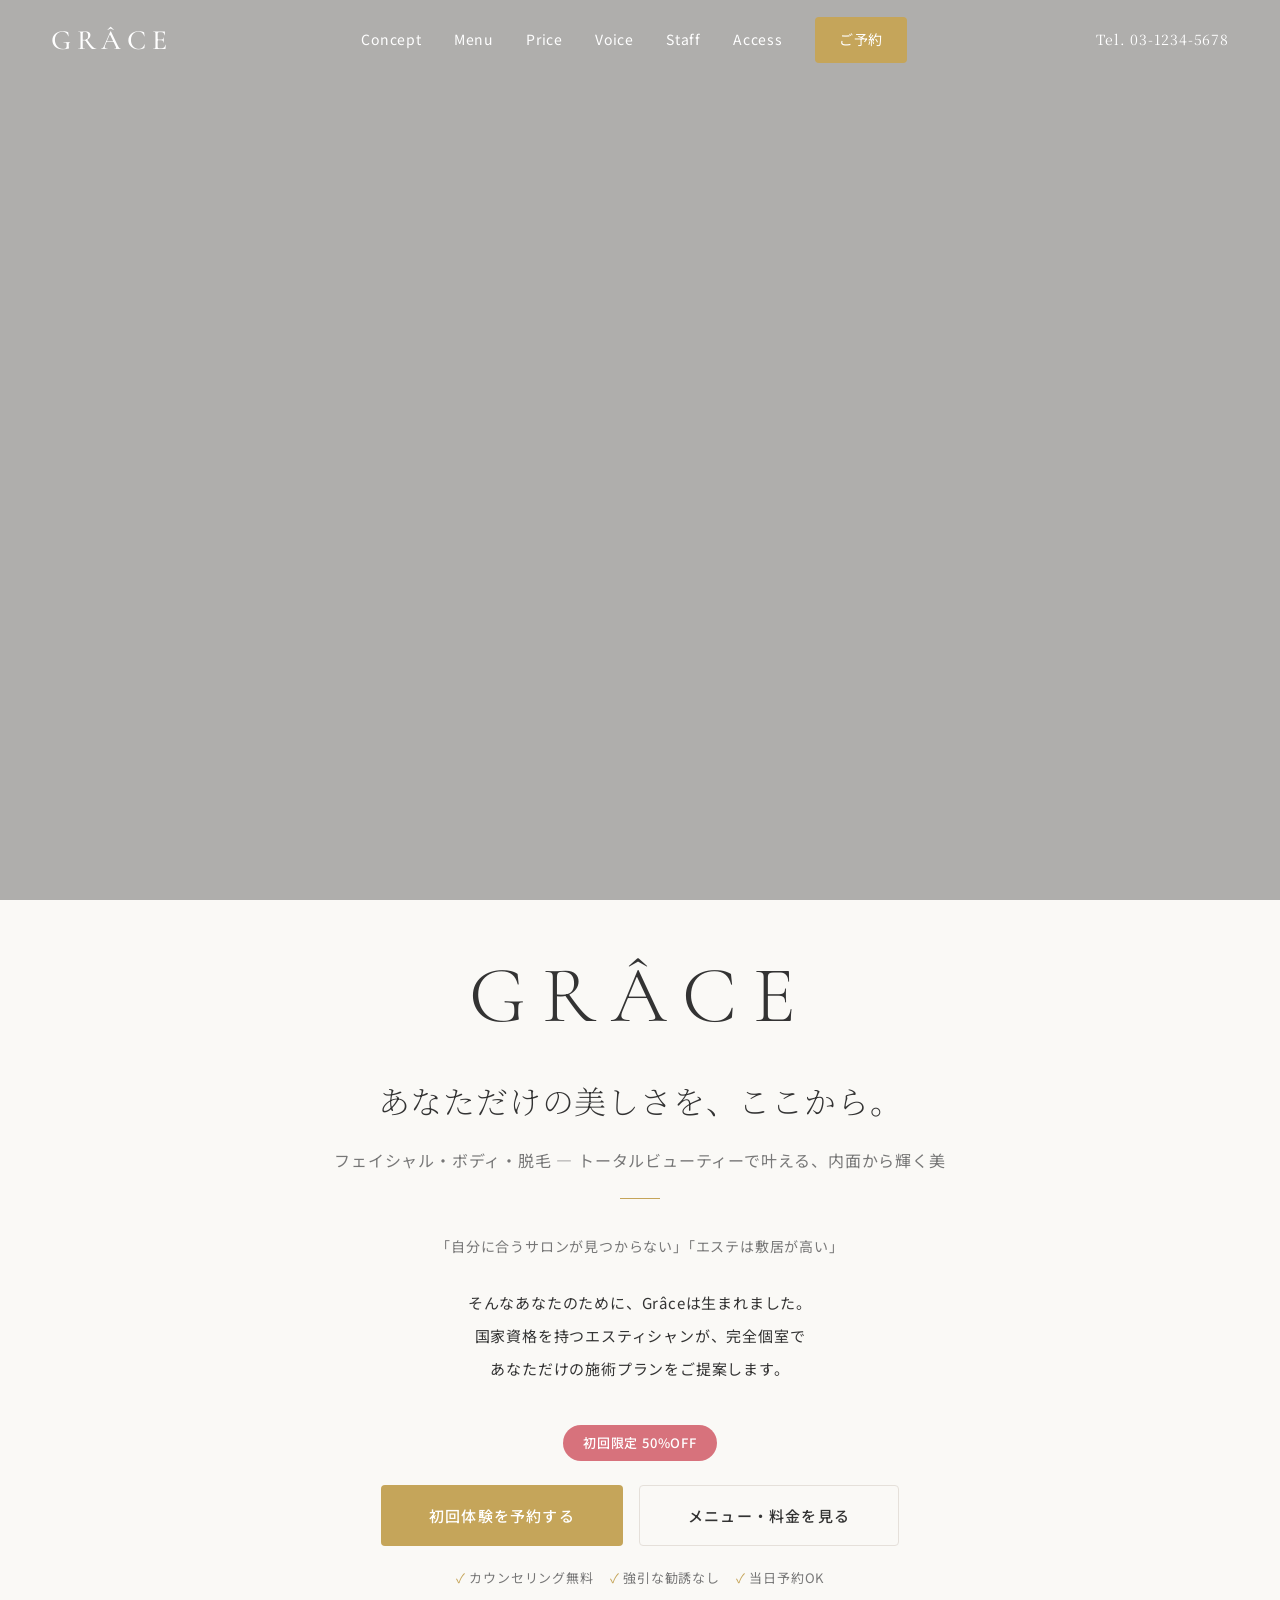
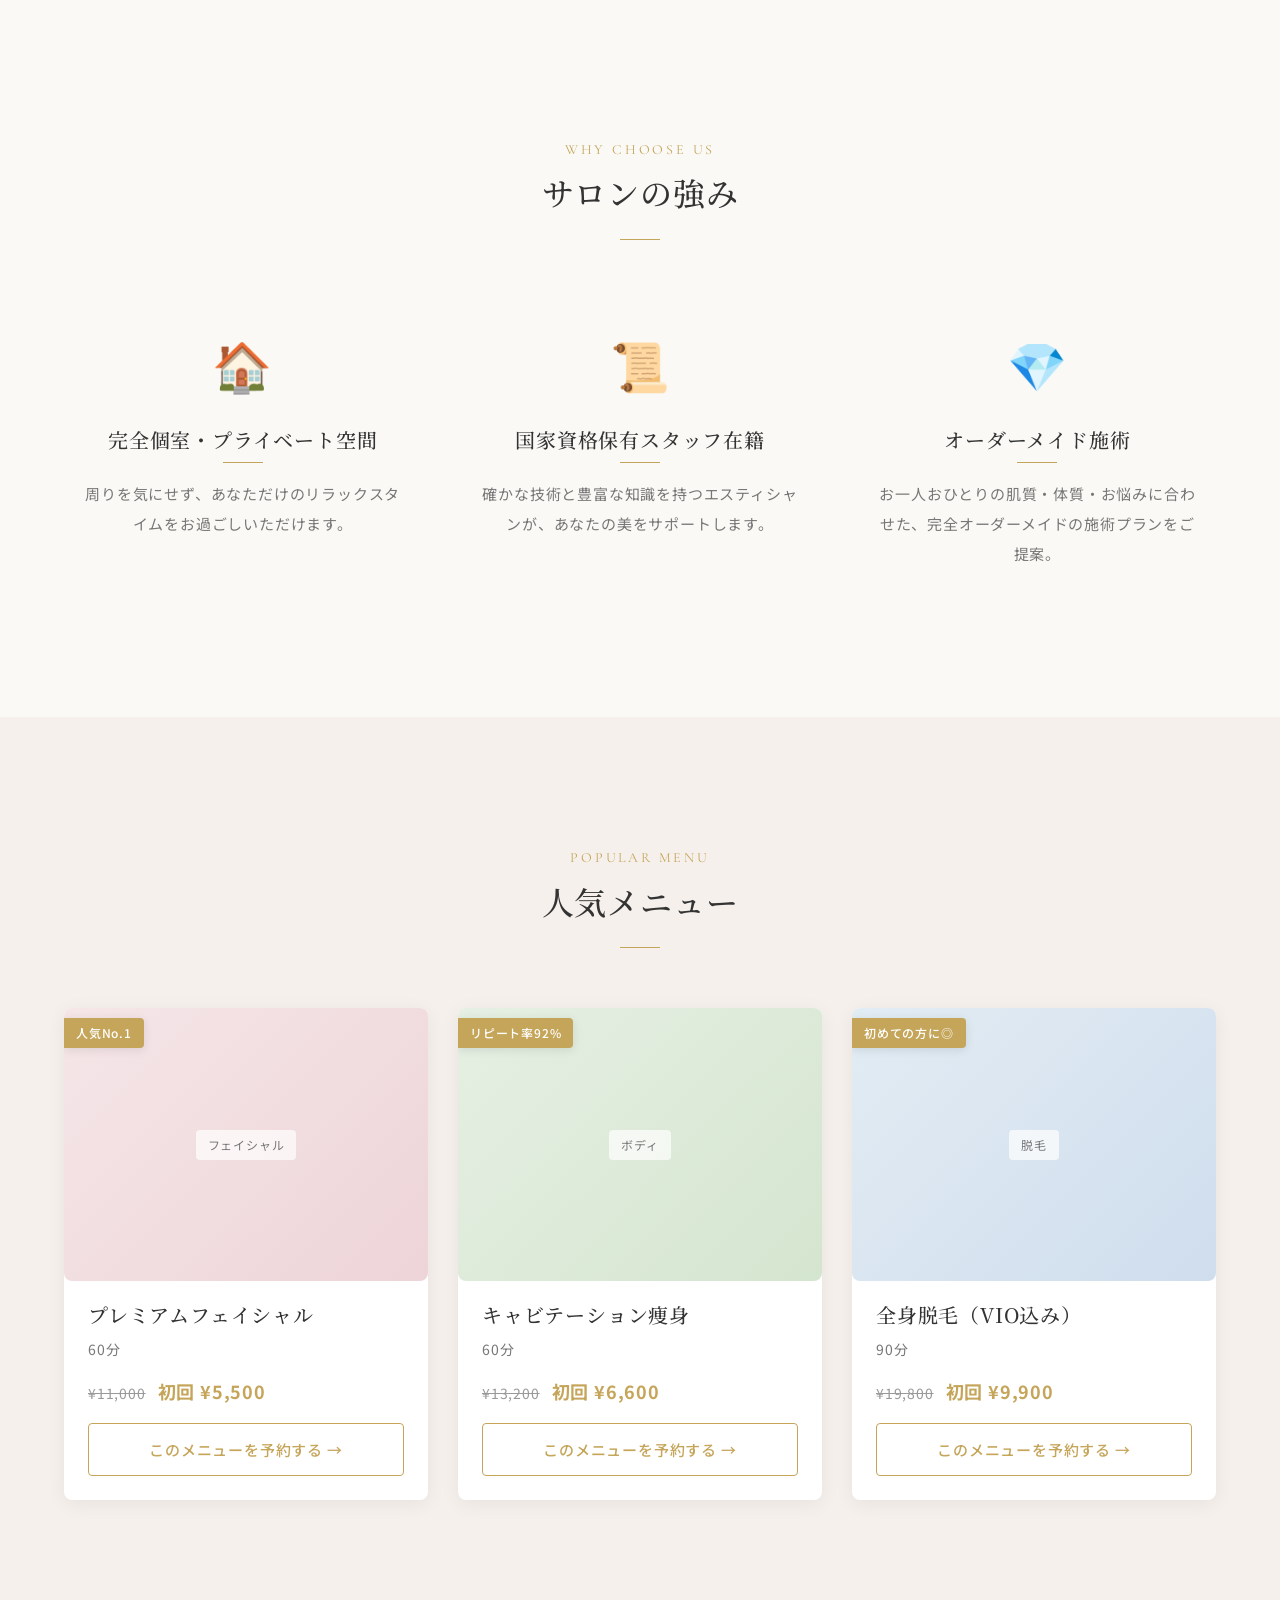
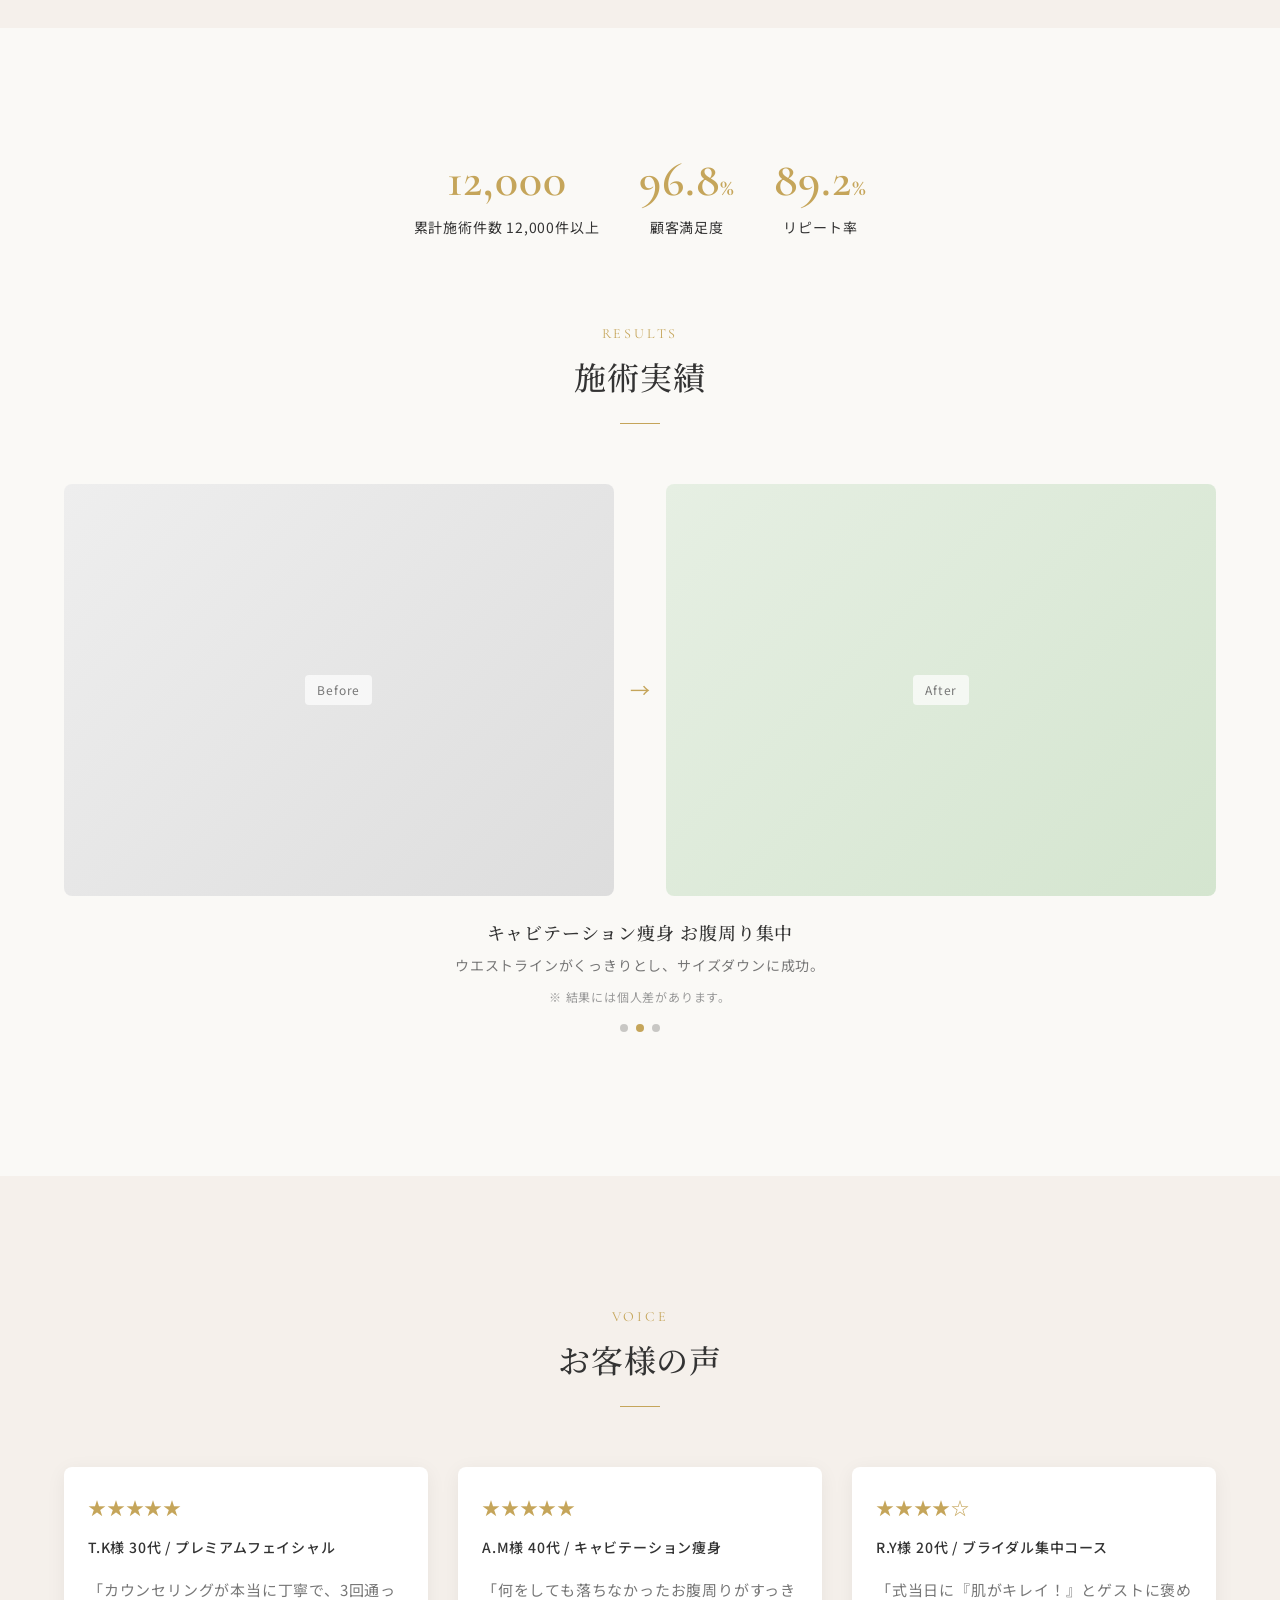
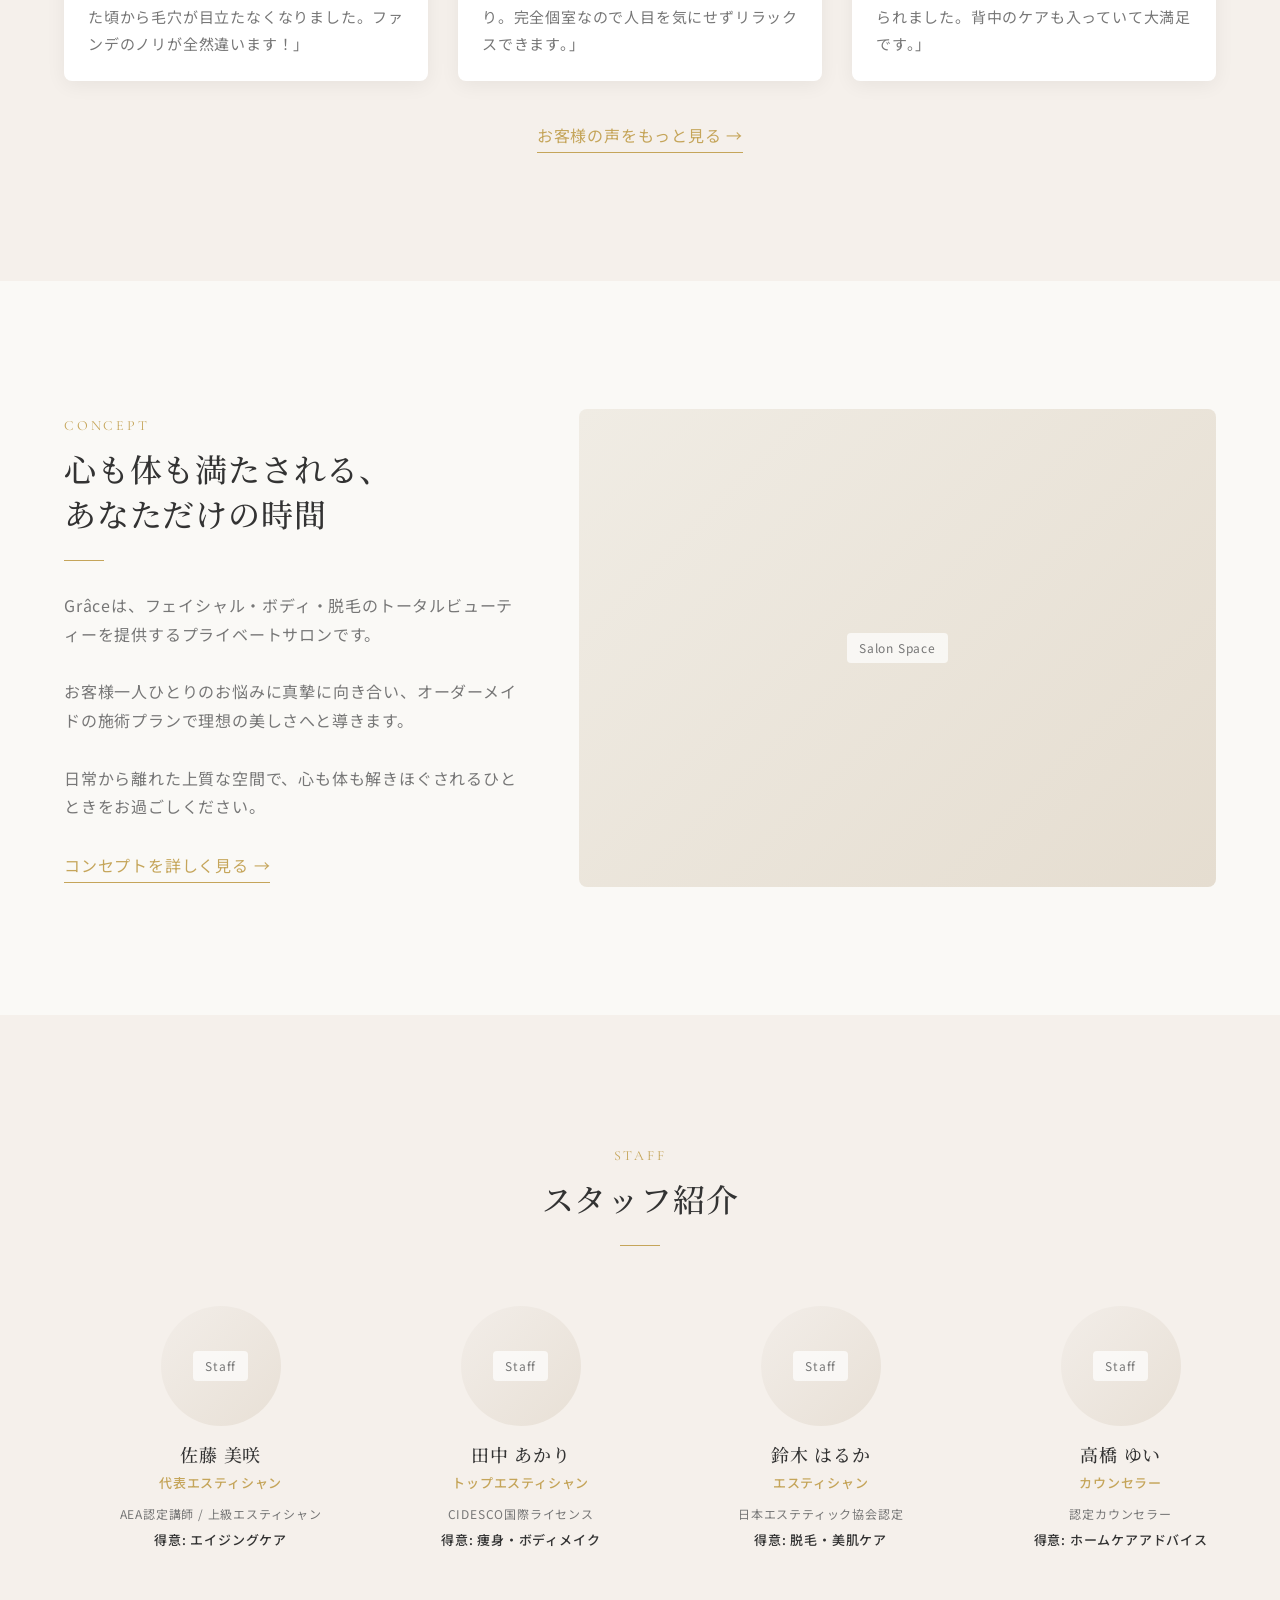
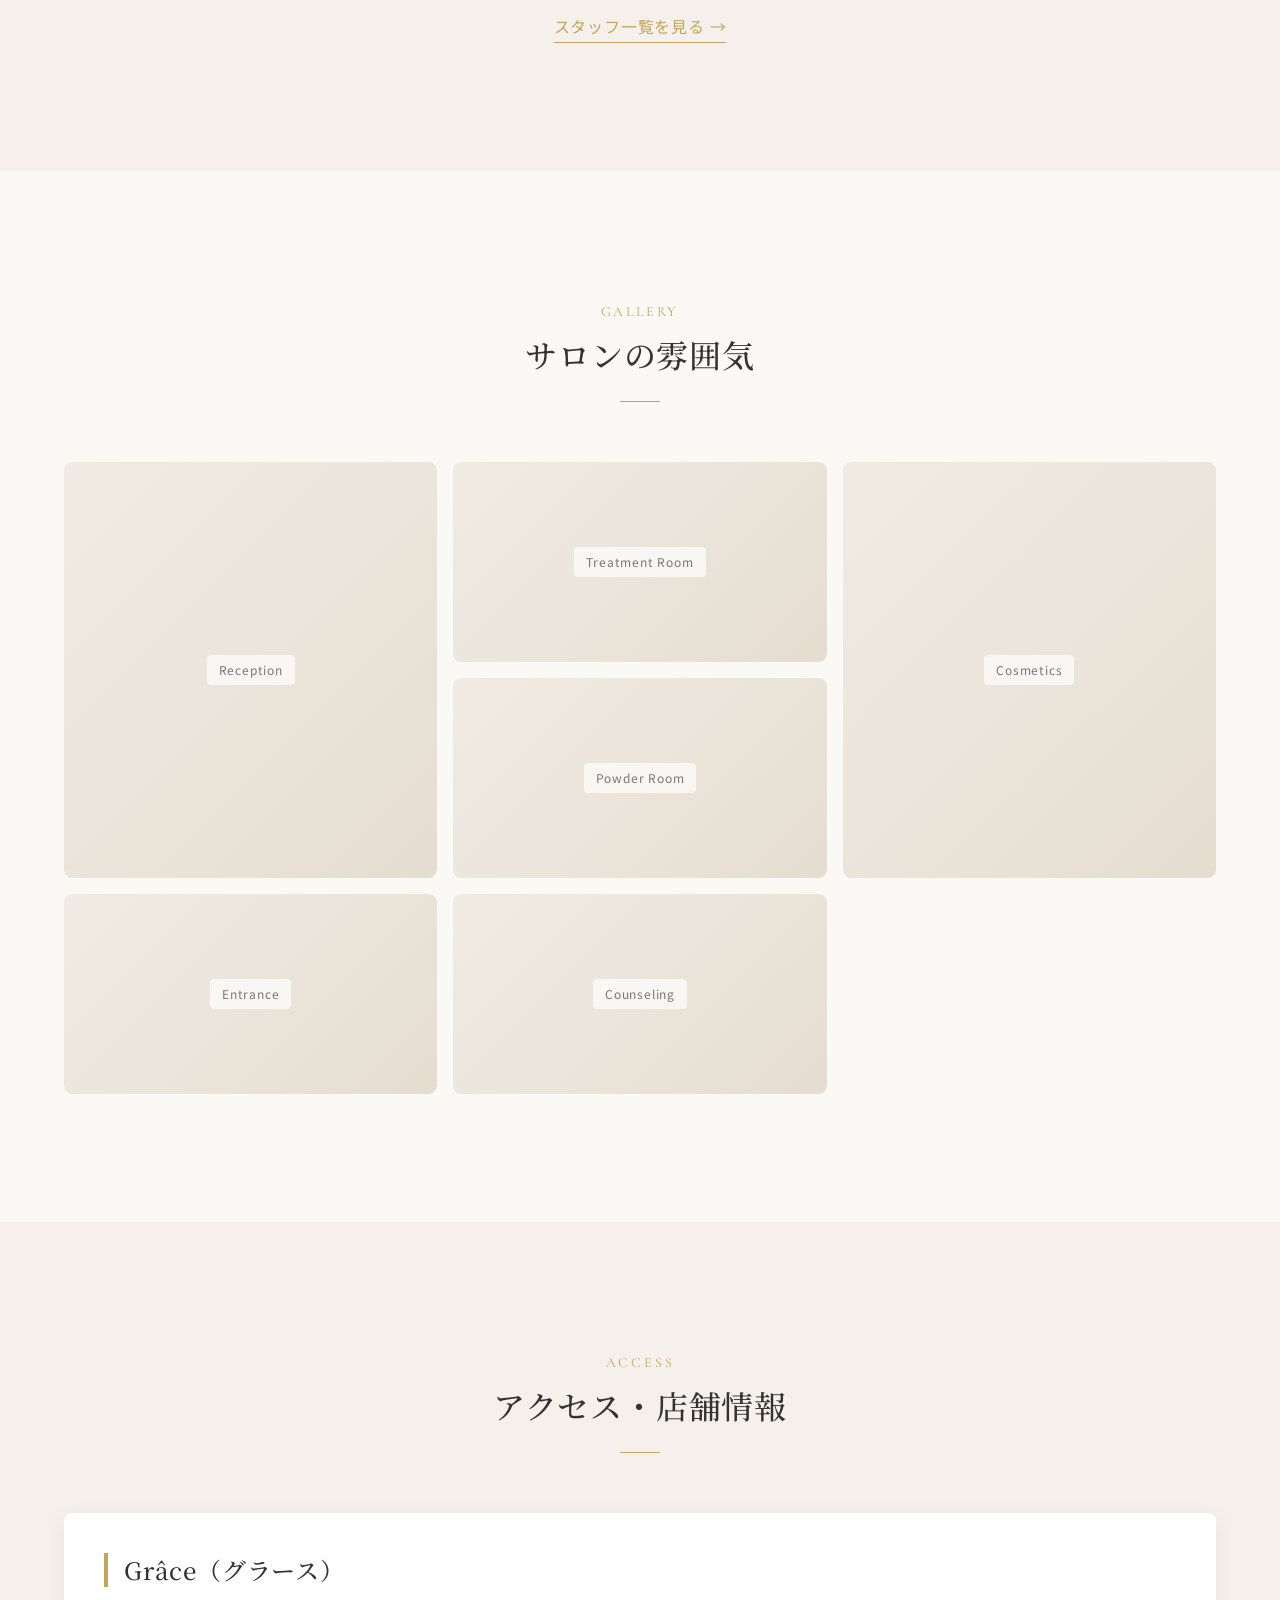
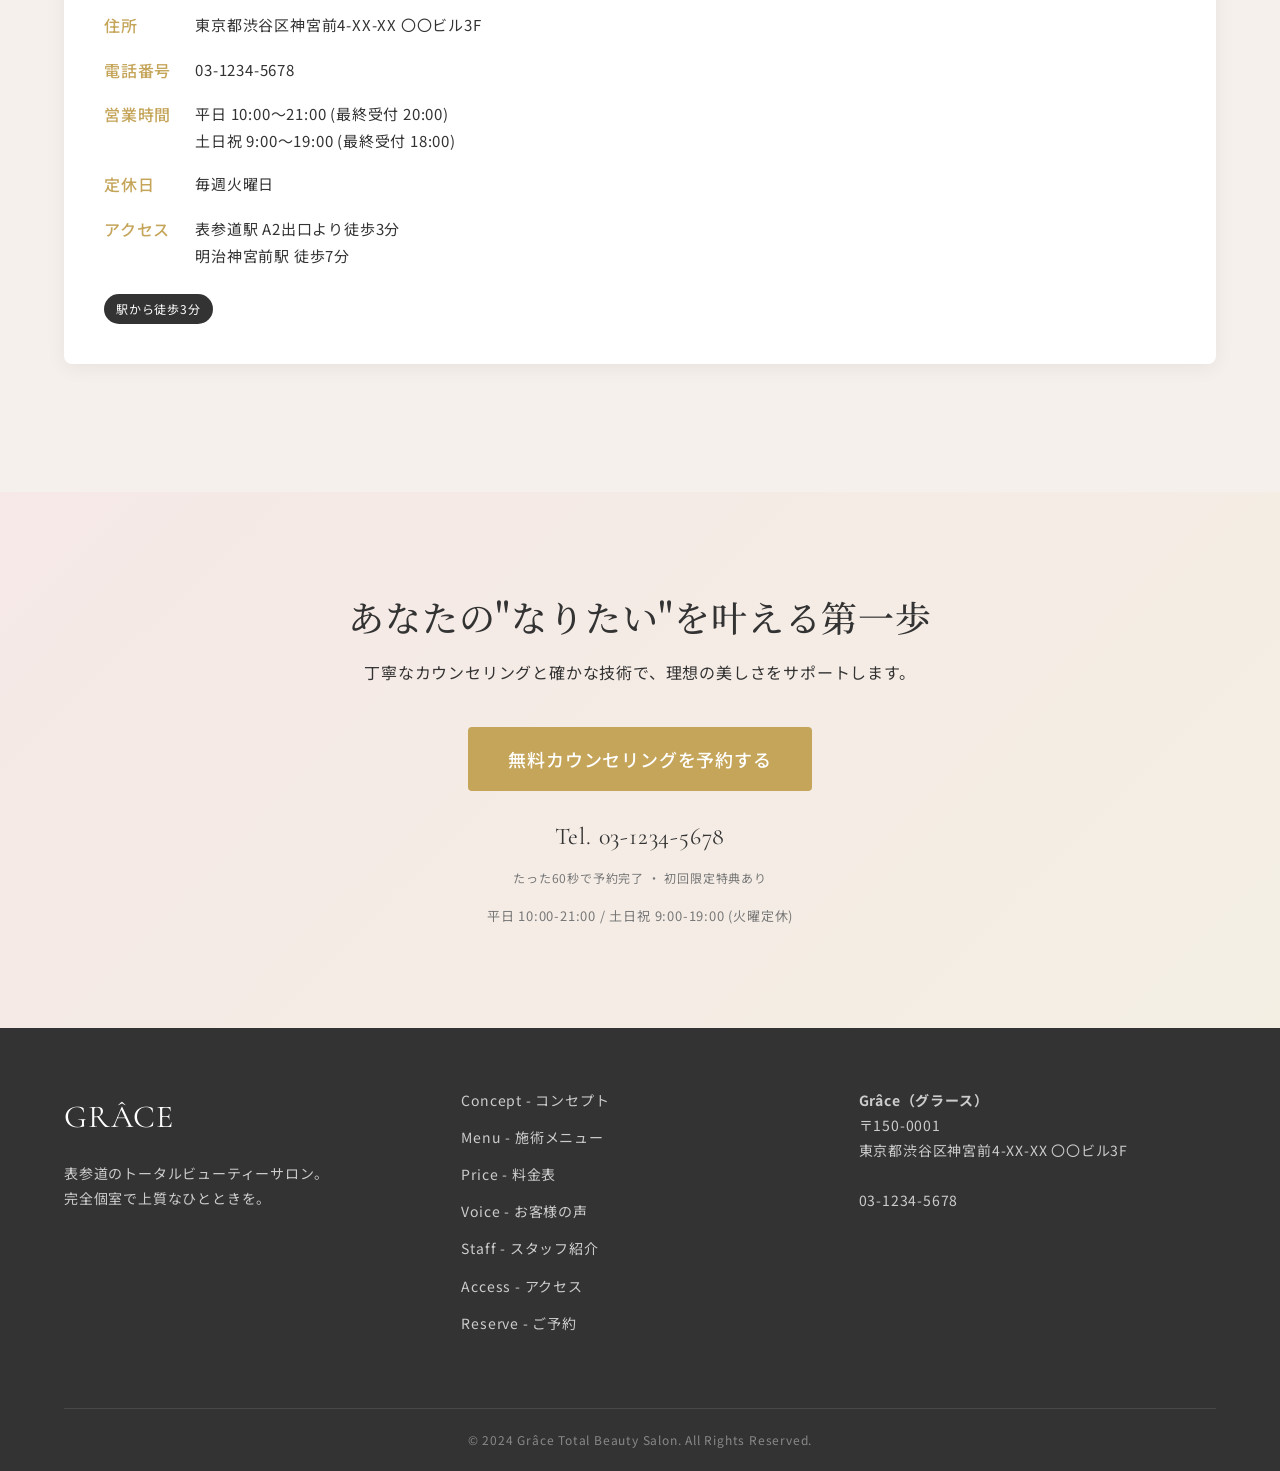
==== commit a1e8e97b: "Add files via upload" ====
--- a/index.html
+++ b/index.html
@@ -62,34 +62,46 @@
 
     <!-- Hero -->
     <section class="hero">
-        <div class="swiper hero-slider">
-            <div class="swiper-wrapper">
-                <div class="swiper-slide">
-                    <img src="assets/images/hero_01.webp" alt="Grace Salon Hero 1" class="hero-img">
-                </div>
-                <div class="swiper-slide">
-                    <img src="assets/images/hero_02.webp" alt="Grace Salon Hero 2" class="hero-img">
-                </div>
-                <div class="swiper-slide">
-                    <img src="assets/images/hero_03.webp" alt="Grace Salon Hero 3" class="hero-img">
-                </div>
-            </div>
+        <div class="hero-video-wrapper">
+            <!-- スマホ用 -->
+            <video src="assets/videos/hero_sp.mp4" class="hero-video hero-video--sp" autoplay loop muted
+                playsinline></video>
+            <!-- PC用 -->
+            <video src="assets/videos/hero_pc.mp4" class="hero-video hero-video--pc" autoplay loop muted
+                playsinline></video>
         </div>
         <div class="hero__overlay"></div>
-        <div class="hero__content">
-            <h1 class="hero__logo fade-in-up">GRÂCE</h1>
-            <p class="hero__catch fade-in-up">あなただけの美しさを、ここから。</p>
-            <p class="hero__sub fade-in-up">フェイシャル・ボディ・脱毛 — トータルビューティーで叶える、内面から輝く美</p>
-            <div class="hero__actions fade-in-up">
-                <a href="reserve.html" class="btn btn-primary btn-large btn-pulse">初回体験を予約する</a>
-                <a href="menu.html" class="btn btn-outline btn-large">メニュー・料金を見る</a>
-            </div>
-            <div class="hero__badge">
-                <span>初回限定</span><br>50%OFF
-            </div>
-        </div>
-        <div class="scroll-down">
-            <span>Scroll</span>
+    </section>
+
+    <!-- Hero Text -->
+    <section class="section container" style="text-align: center; padding-top: 40px; padding-bottom: 20px;">
+        <h1 class="hero__logo fade-in-up" style="color: var(--text-main);">GRÂCE</h1>
+        <p class="hero__catch fade-in-up" style="color: var(--text-main);">あなただけの美しさを、ここから。</p>
+        <p class="hero__sub fade-in-up" style="color: var(--text-sub); margin-bottom: 24px;">フェイシャル・ボディ・脱毛 —
+            トータルビューティーで叶える、内面から輝く美</p>
+
+        <div class="hero__line fade-in-up"></div>
+
+        <div class="hero__intro fade-in-up">
+            <p class="hero__intro-empathy">「自分に合うサロンが見つからない」「エステは敷居が高い」</p>
+            <p class="hero__intro-text">
+                そんなあなたのために、Grâceは生まれました。<br>
+                国家資格を持つエスティシャンが、完全個室で<br>
+                あなただけの施術プランをご提案します。
+            </p>
+        </div>
+
+        <div class="hero__badge-inline fade-in-up">初回限定 50%OFF</div>
+
+        <div class="hero__intro-actions fade-in-up">
+            <a href="reserve.html" class="btn btn-primary hero__intro-btn">初回体験を予約する</a>
+            <a href="menu.html" class="btn hero__intro-btn-outline hero__intro-btn">メニュー・料金を見る</a>
+        </div>
+
+        <div class="hero__micro-copy fade-in-up">
+            <span><span class="check-icon">✓</span> カウンセリング無料</span>
+            <span><span class="check-icon">✓</span> 強引な勧誘なし</span>
+            <span><span class="check-icon">✓</span> 当日予約OK</span>
         </div>
     </section>
 
@@ -495,6 +507,11 @@
         </div>
     </footer>
 
+    <!-- Floating Badge -->
+    <a href="reserve.html" class="floating-badge">
+        <span>初回限定</span><br>50%OFF
+    </a>
+
     <!-- Floating CTA -->
     <div class="floating-cta">
         <a href="reserve.html" class="btn btn-primary">無料カウンセリングを予約</a>
--- a/assets/css/pages/top.css
+++ b/assets/css/pages/top.css
@@ -14,8 +14,7 @@
     text-align: center;
 }
 
-
-.hero-slider {
+.hero-video-wrapper {
     position: absolute;
     top: 0;
     left: 0;
@@ -24,11 +23,29 @@
     z-index: 1;
 }
 
-.hero-img {
+.hero-video {
     width: 100%;
     height: 100%;
     object-fit: cover;
     object-position: center;
+    display: none;
+    /* Hide both initially */
+}
+
+/* Default to PC video */
+.hero-video--pc {
+    display: block;
+}
+
+/* Switch to SP video on smaller screens */
+@media (max-width: 768px) {
+    .hero-video--pc {
+        display: none;
+    }
+
+    .hero-video--sp {
+        display: block;
+    }
 }
 
 
@@ -85,10 +102,10 @@
     }
 }
 
-.hero__badge {
-    position: absolute;
-    top: 60px;
-    left: 10px;
+.floating-badge {
+    position: fixed;
+    bottom: 30px;
+    right: 30px;
     width: 100px;
     height: 100px;
     background-color: var(--pink);
@@ -101,39 +118,134 @@
     transform: rotate(-10deg);
     font-family: var(--font-heading-jp);
     box-shadow: 0 4px 15px rgba(215, 114, 124, 0.4);
-    z-index: 4;
+    z-index: 1000;
     animation: float 3s ease-in-out infinite;
+    opacity: 0;
+    visibility: hidden;
+    pointer-events: none;
+    transition: background-color 0.3s ease, opacity 0.5s ease, visibility 0.5s ease;
+}
+
+.floating-badge.is-visible {
+    opacity: 1;
+    visibility: visible;
+    pointer-events: auto;
+}
+
+.floating-badge:hover {
+    background-color: #c9636c;
+}
+
+@keyframes float {
+
+    0%,
+    100% {
+        transform: translateY(0) rotate(-10deg);
+    }
+
+    50% {
+        transform: translateY(-10px) rotate(-10deg);
+    }
 }
 
 @media (max-width: 768px) {
-    .hero__badge {
+    .floating-badge {
         width: 80px;
         height: 80px;
         font-size: 12px;
-        top: 40px;
-        left: 0;
-    }
-}
-
-@keyframes float {
-
-    0%,
-    100% {
-        transform: translateY(0) rotate(-10deg);
-    }
-
-    50% {
-        transform: translateY(-10px) rotate(-10deg);
-    }
-}
-
-@media (max-width: 768px) {
-    .hero__badge {
-        top: 80px;
-        left: 20px;
-        width: 80px;
-        height: 80px;
-        font-size: 12px;
+        bottom: 80px;
+        right: 15px;
+    }
+}
+
+.hero__line {
+    width: 40px;
+    height: 1px;
+    background-color: var(--gold);
+    margin: 0 auto 32px auto;
+}
+
+.hero__intro {
+    font-family: var(--font-body);
+    font-weight: 400;
+    font-size: 15px;
+    line-height: 2.2;
+    color: var(--text-main);
+    text-align: center;
+    max-width: 560px;
+    margin: 0 auto 40px;
+}
+
+.hero__intro-empathy {
+    font-size: 14px;
+    color: var(--text-sub);
+    margin-bottom: 24px;
+}
+
+.hero__badge-inline {
+    display: inline-block;
+    background-color: var(--pink);
+    color: var(--white);
+    font-size: 13px;
+    font-weight: 500;
+    padding: 6px 20px;
+    border-radius: 50px;
+    margin-bottom: 24px;
+}
+
+.hero__intro-actions {
+    display: flex;
+    gap: 16px;
+    justify-content: center;
+    margin-bottom: 20px;
+}
+
+.hero__intro-btn {
+    padding: 16px 48px;
+    border-radius: var(--radius-btn);
+    font-size: 15px;
+    font-weight: 500;
+    letter-spacing: 0.08em;
+}
+
+.hero__intro-btn-outline {
+    background: transparent;
+    border: 1px solid var(--border);
+    color: var(--text-main);
+    transition: var(--transition-base);
+}
+
+.hero__intro-btn-outline:hover {
+    border-color: var(--gold);
+    color: var(--gold);
+}
+
+.hero__micro-copy {
+    font-size: 13px;
+    color: var(--text-sub);
+    display: flex;
+    gap: 16px;
+    justify-content: center;
+}
+
+.check-icon {
+    color: var(--gold);
+}
+
+@media (max-width: 480px) {
+    .hero__intro-actions {
+        flex-direction: column;
+        align-items: center;
+    }
+
+    .hero__intro-btn {
+        width: 100%;
+        max-width: 320px;
+    }
+
+    .hero__micro-copy {
+        flex-direction: column;
+        gap: 8px;
     }
 }
 
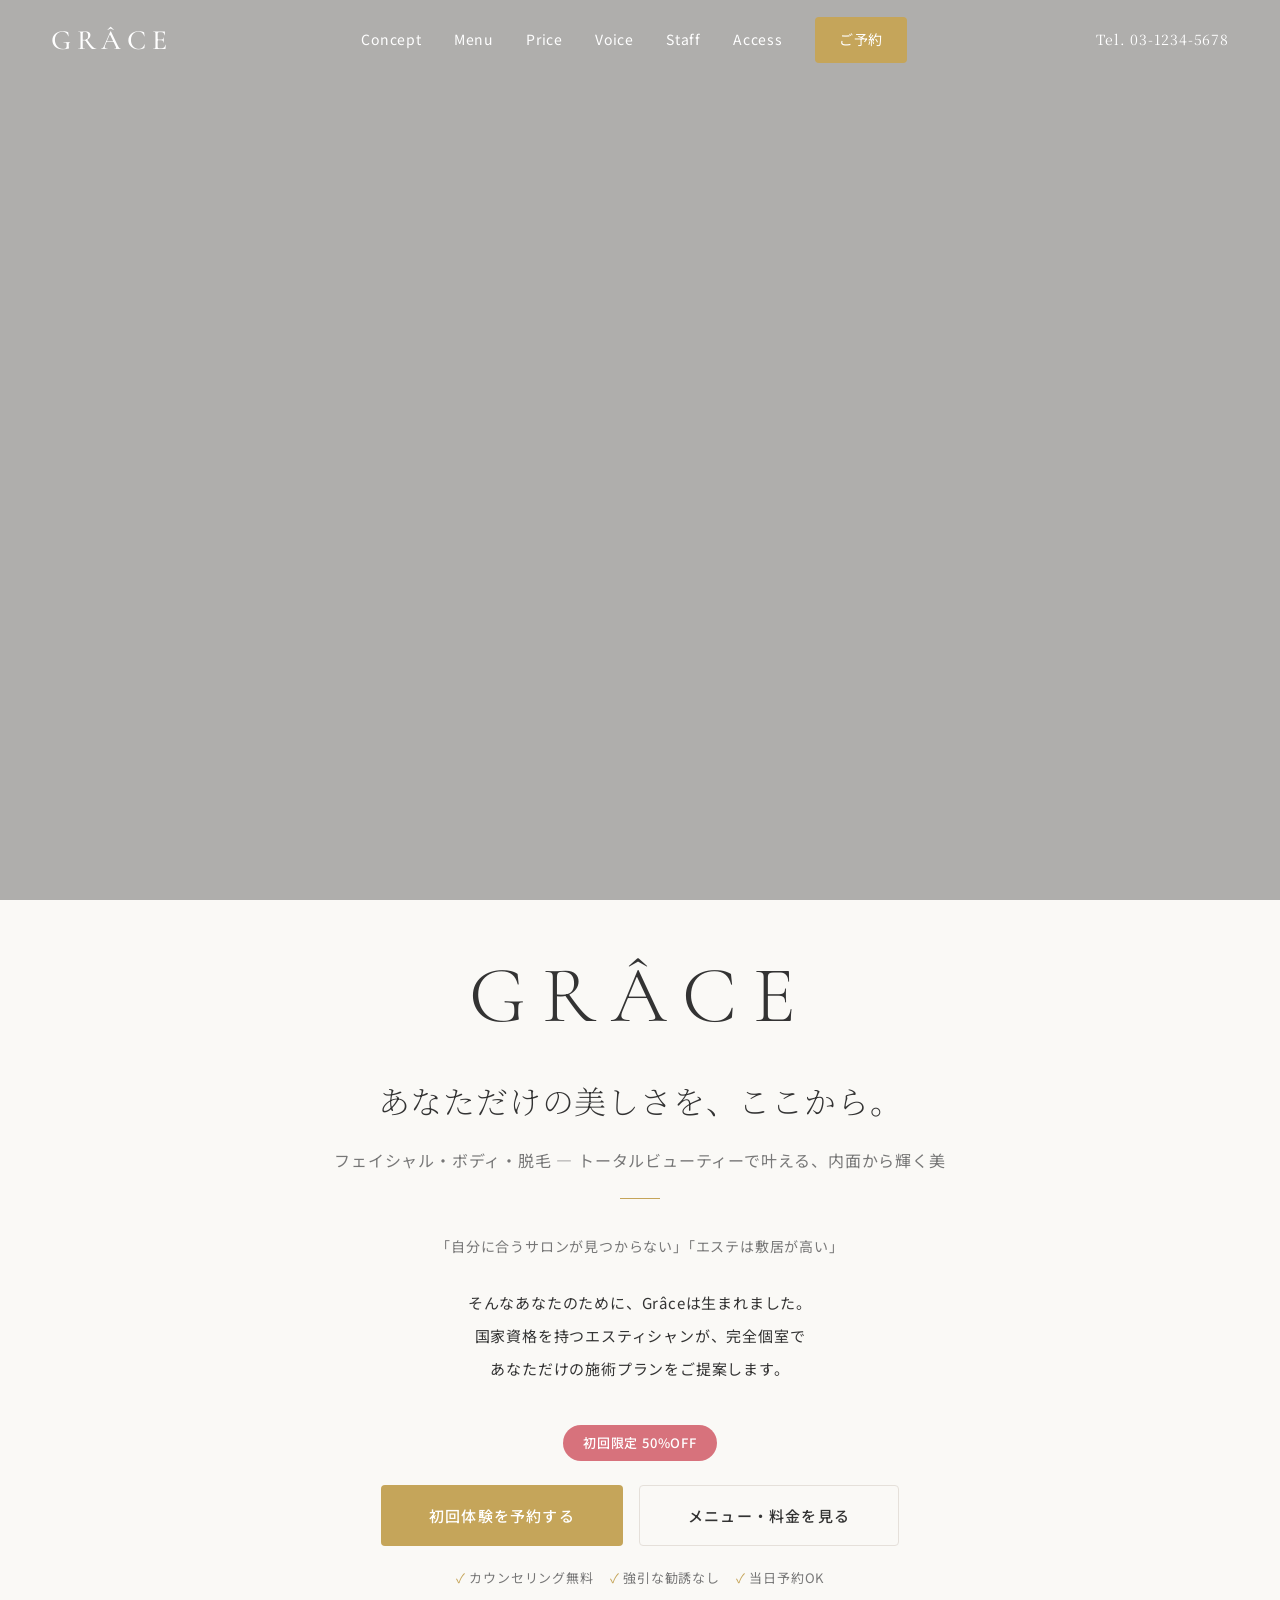
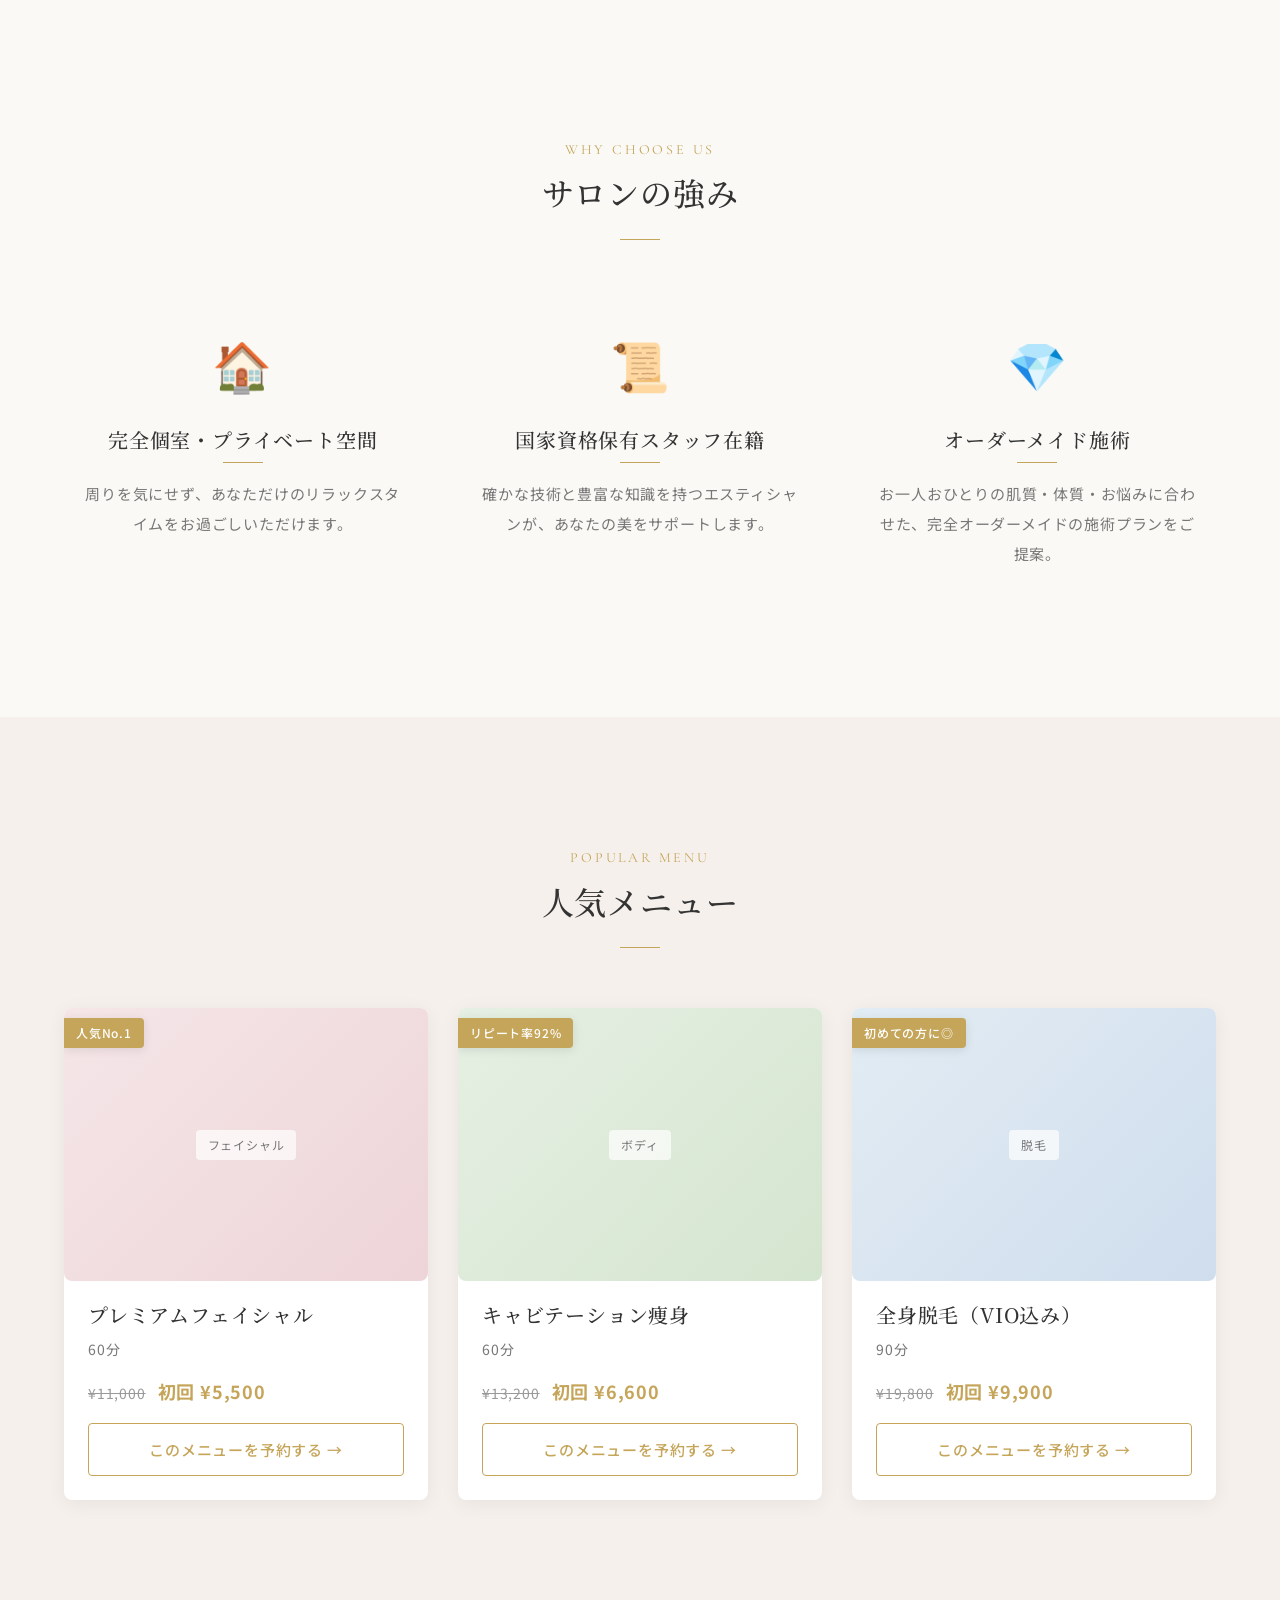
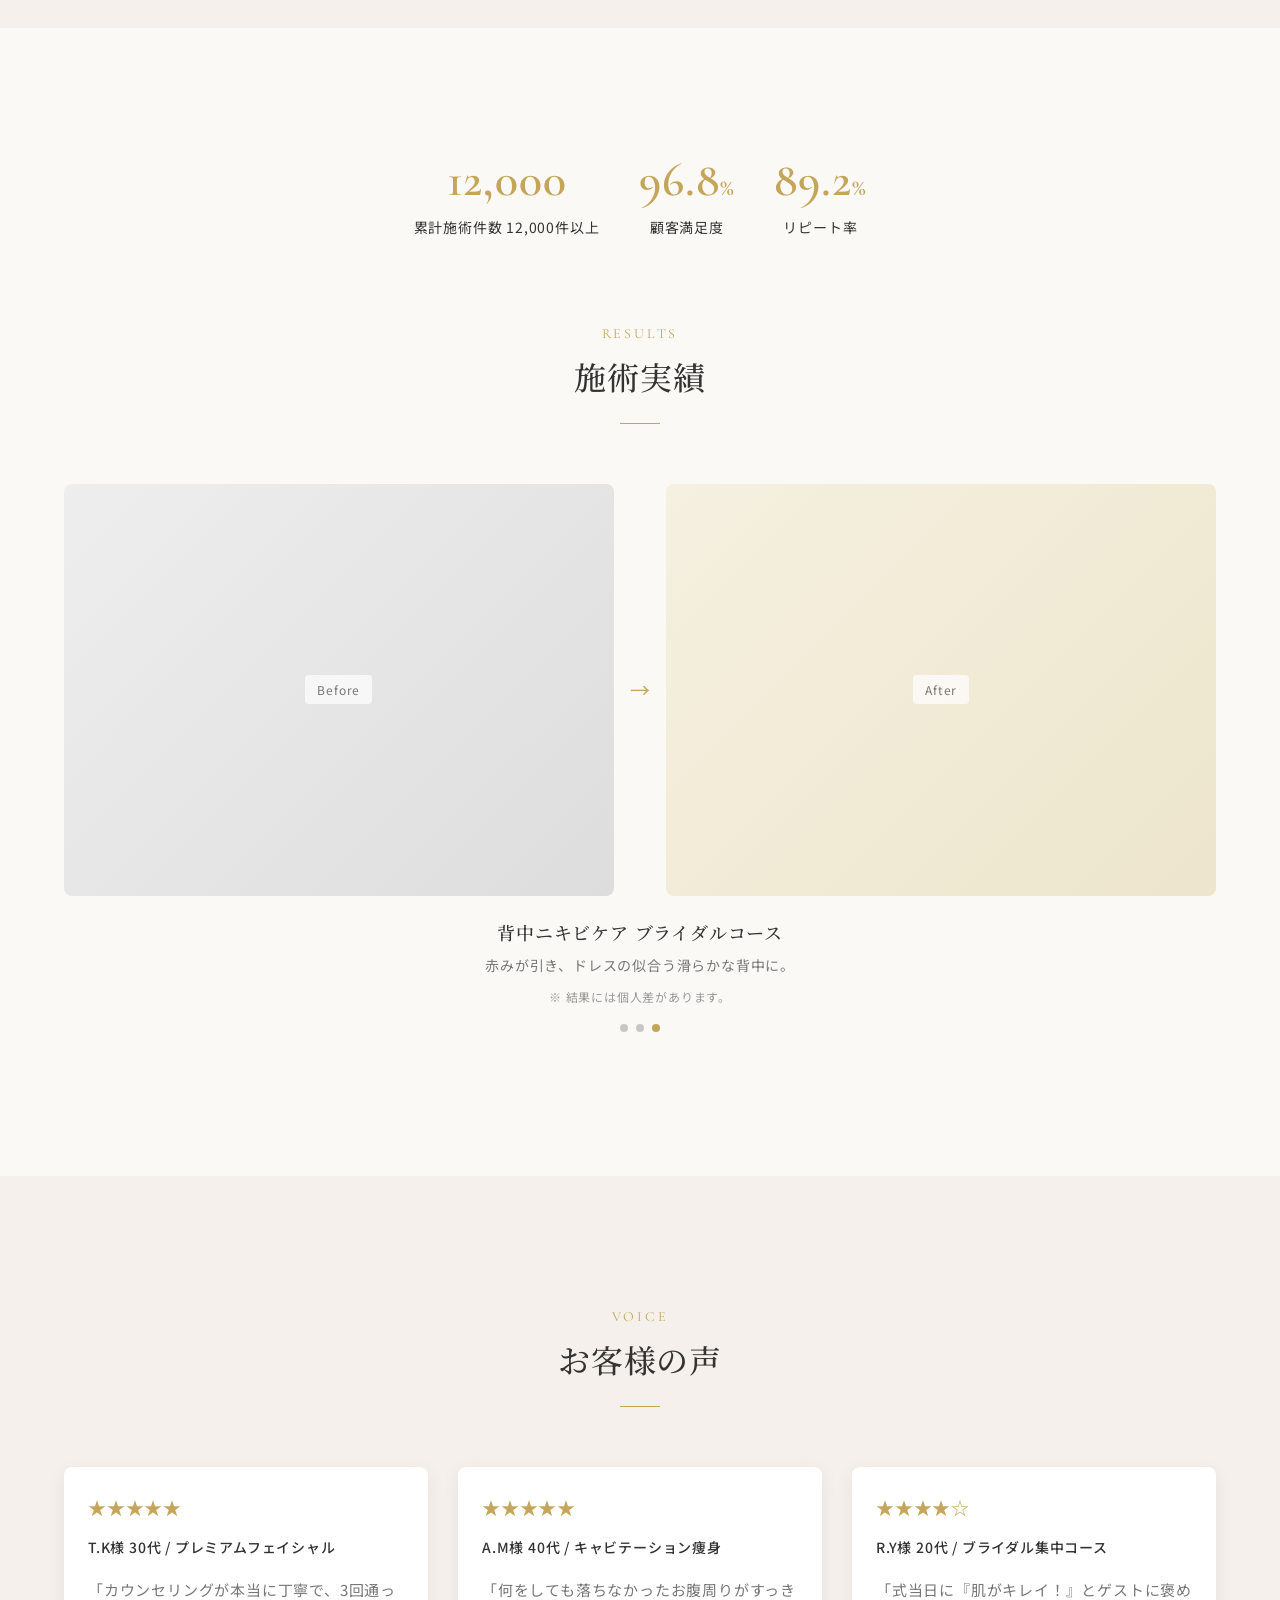
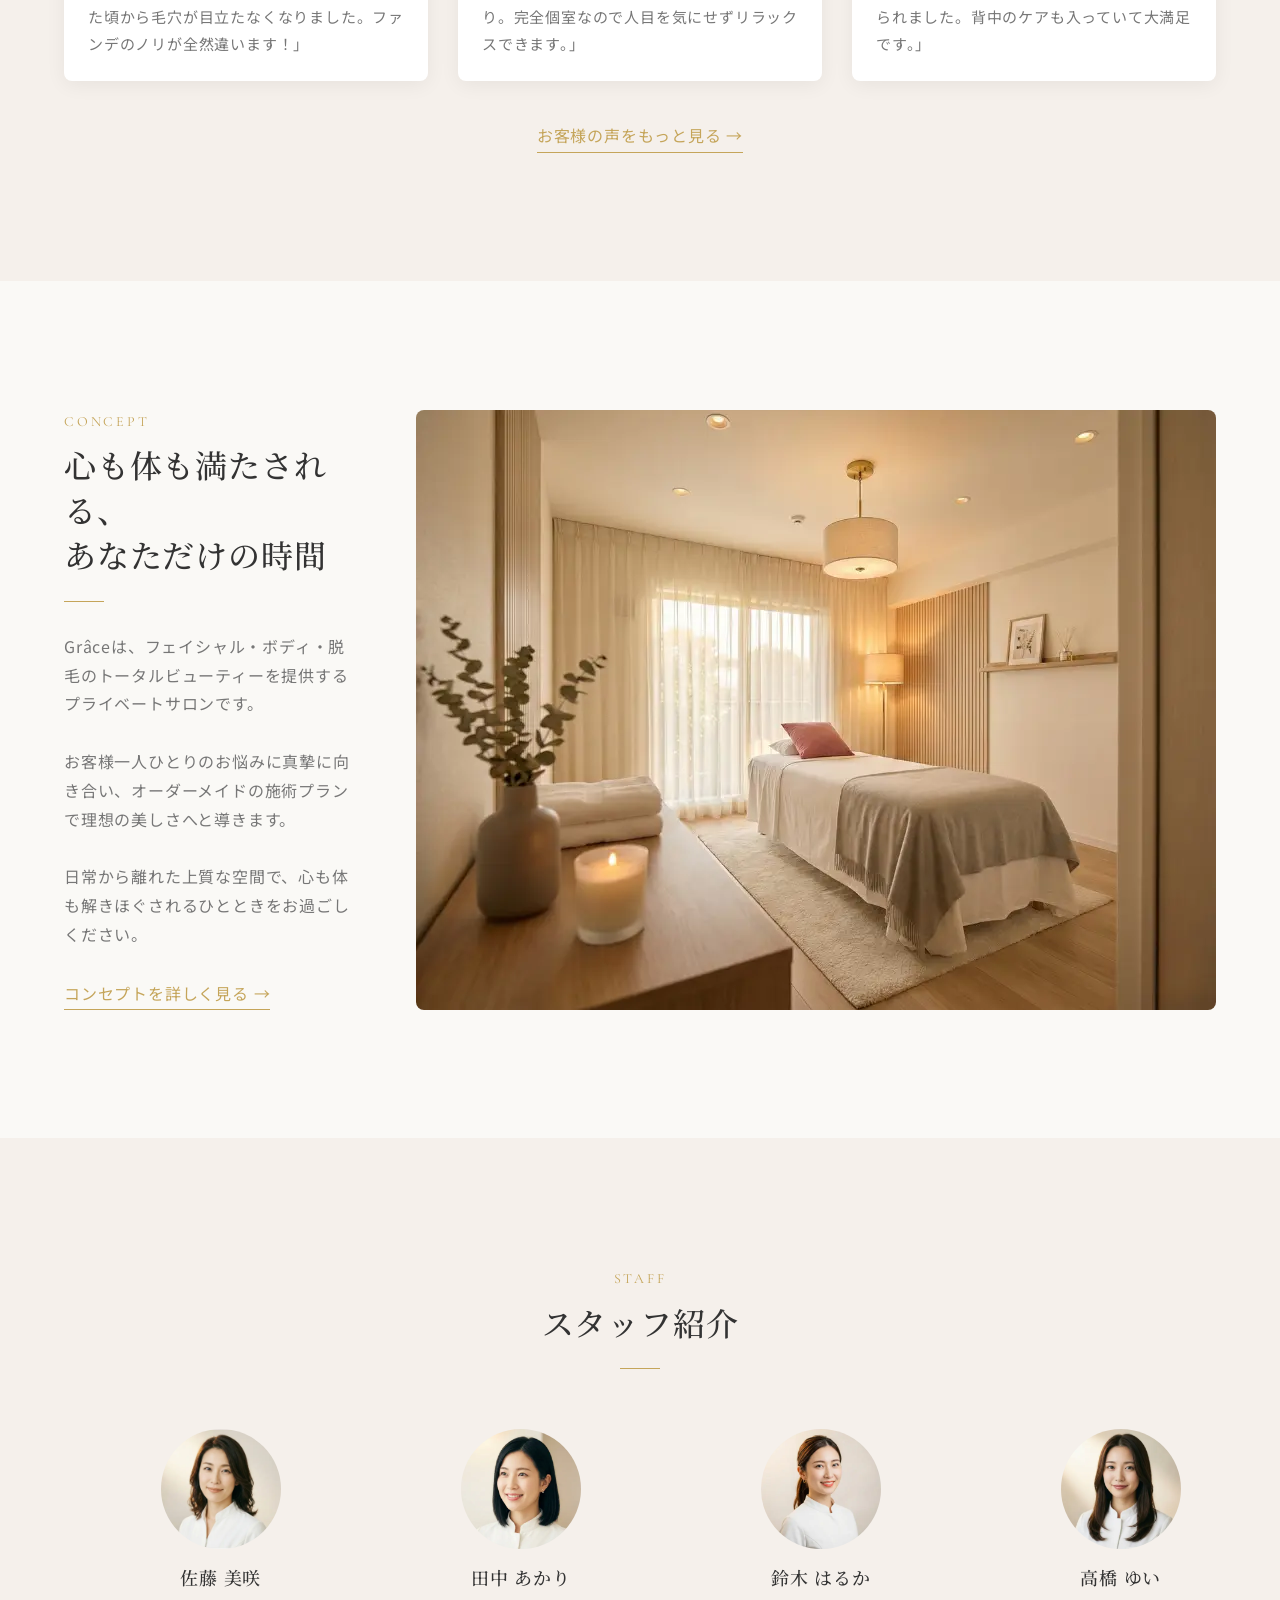
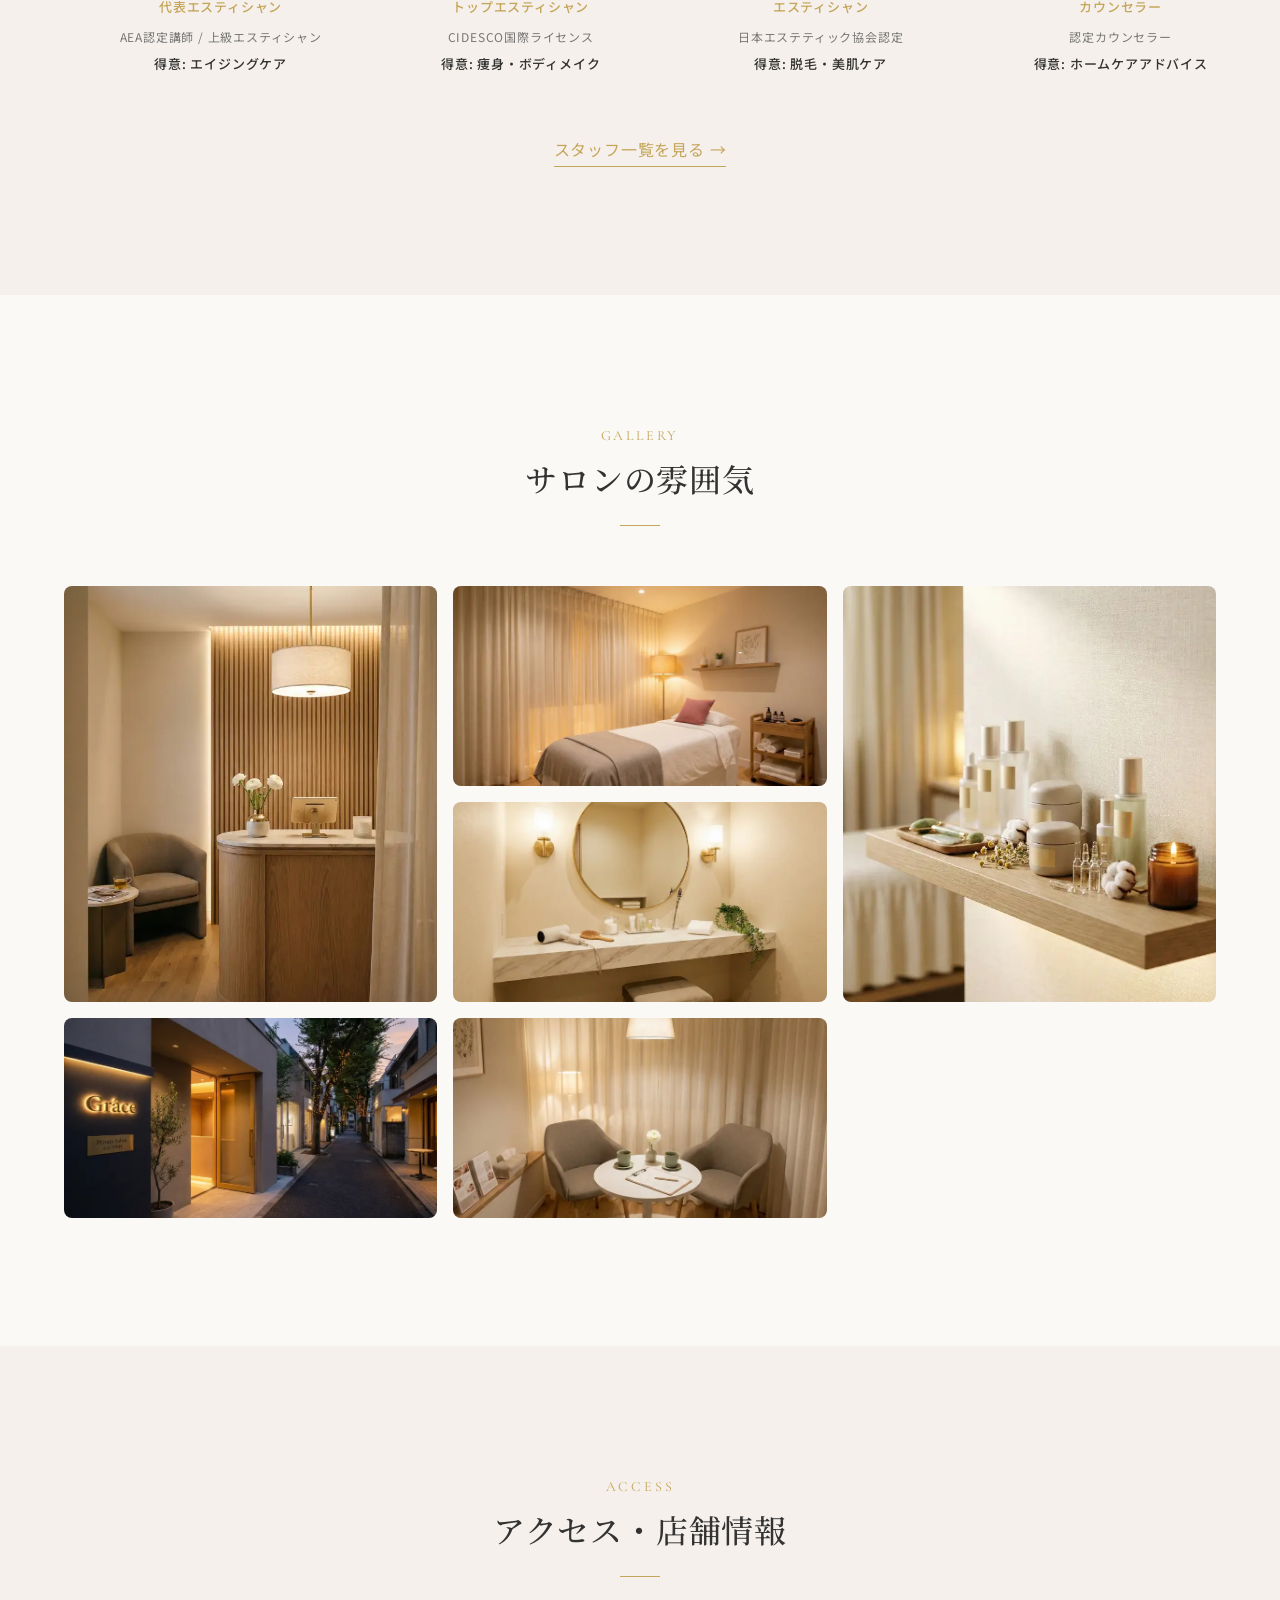
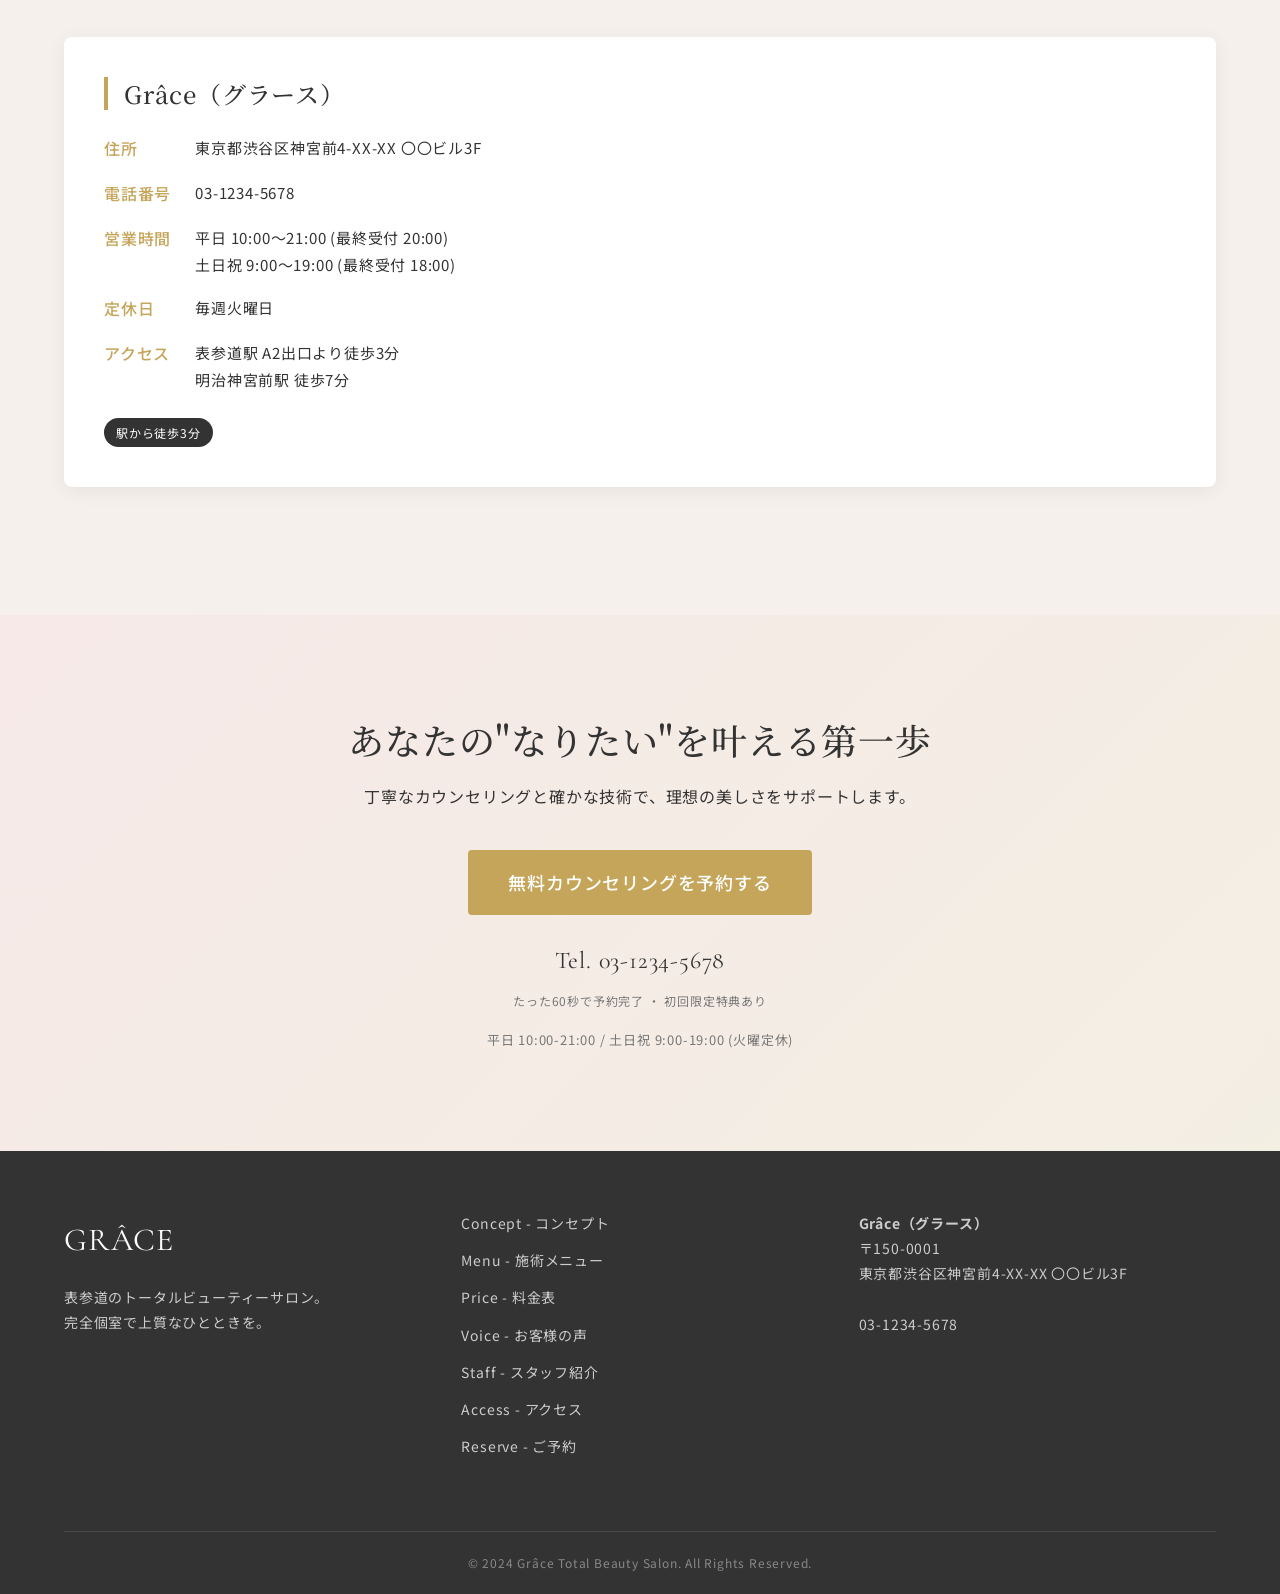
==== commit 3a897def: "Add files via upload" ====
--- a/index.html
+++ b/index.html
@@ -64,10 +64,10 @@
     <section class="hero">
         <div class="hero-video-wrapper">
             <!-- スマホ用 -->
-            <video src="assets/videos/hero_sp.mp4" class="hero-video hero-video--sp" autoplay loop muted
+            <video src="assets/videos/hero_sp.mp4?v=2" class="hero-video hero-video--sp" autoplay loop muted
                 playsinline></video>
             <!-- PC用 -->
-            <video src="assets/videos/hero_pc.mp4" class="hero-video hero-video--pc" autoplay loop muted
+            <video src="assets/videos/hero_pc.mp4?v=2" class="hero-video hero-video--pc" autoplay loop muted
                 playsinline></video>
         </div>
         <div class="hero__overlay"></div>
@@ -320,8 +320,7 @@
                 </p>
                 <a href="concept.html" class="text-link-gold">コンセプトを詳しく見る →</a>
             </div>
-            <div class="concept-img placeholder-img" data-label="Salon Space"
-                style="background: linear-gradient(135deg, #f0ece4, #e5ddd0);"></div>
+            <img src="assets/images/top_concept.webp" alt="Salon Space" class="concept-img">
         </div>
     </section>
 
@@ -338,8 +337,7 @@
                 <div class="staff-scroll-wrapper">
                     <!-- Staff 1 -->
                     <div class="staff-card">
-                        <div class="staff-img placeholder-img" data-label="Staff"
-                            style="background: linear-gradient(135deg, #f2ede8, #e8e0d6);"></div>
+                        <img src="assets/images/staff_rep.webp" alt="佐藤 美咲" class="staff-img">
                         <h3 class="staff-name">佐藤 美咲</h3>
                         <p class="staff-role">代表エスティシャン</p>
                         <p class="staff-cert">AEA認定講師 / 上級エスティシャン</p>
@@ -347,8 +345,7 @@
                     </div>
                     <!-- Staff 2 -->
                     <div class="staff-card">
-                        <div class="staff-img placeholder-img" data-label="Staff"
-                            style="background: linear-gradient(135deg, #f2ede8, #e8e0d6);"></div>
+                        <img src="assets/images/staff_01.webp" alt="田中 あかり" class="staff-img">
                         <h3 class="staff-name">田中 あかり</h3>
                         <p class="staff-role">トップエスティシャン</p>
                         <p class="staff-cert">CIDESCO国際ライセンス</p>
@@ -356,8 +353,7 @@
                     </div>
                     <!-- Staff 3 -->
                     <div class="staff-card">
-                        <div class="staff-img placeholder-img" data-label="Staff"
-                            style="background: linear-gradient(135deg, #f2ede8, #e8e0d6);"></div>
+                        <img src="assets/images/staff_02.webp" alt="鈴木 はるか" class="staff-img">
                         <h3 class="staff-name">鈴木 はるか</h3>
                         <p class="staff-role">エスティシャン</p>
                         <p class="staff-cert">日本エステティック協会認定</p>
@@ -365,8 +361,7 @@
                     </div>
                     <!-- Staff 4 -->
                     <div class="staff-card">
-                        <div class="staff-img placeholder-img" data-label="Staff"
-                            style="background: linear-gradient(135deg, #f2ede8, #e8e0d6);"></div>
+                        <img src="assets/images/staff_03.webp" alt="高橋 ゆい" class="staff-img">
                         <h3 class="staff-name">高橋 ゆい</h3>
                         <p class="staff-role">カウンセラー</p>
                         <p class="staff-cert">認定カウンセラー</p>
@@ -390,28 +385,22 @@
         <div class="gallery-grid fade-in-up">
             <!-- Emulating Masonry with specific aspect ratios -->
             <div class="gallery-item" style="grid-row: span 2;">
-                <div class="gallery-img placeholder-img" data-label="Reception"
-                    style="height: 100%; background: linear-gradient(135deg, #f0ece4, #e5ddd0);"></div>
+                <img src="assets/images/gallery_01.webp" alt="Reception" class="gallery-img">
             </div>
             <div class="gallery-item">
-                <div class="gallery-img placeholder-img" data-label="Treatment Room"
-                    style="height: 100%; background: linear-gradient(135deg, #f0ece4, #e5ddd0);"></div>
+                <img src="assets/images/gallery_02.webp" alt="Treatment Room" class="gallery-img">
             </div>
             <div class="gallery-item" style="grid-row: span 2;">
-                <div class="gallery-img placeholder-img" data-label="Cosmetics"
-                    style="height: 100%; background: linear-gradient(135deg, #f0ece4, #e5ddd0);"></div>
+                <img src="assets/images/gallery_03.webp" alt="Cosmetics" class="gallery-img">
             </div>
             <div class="gallery-item">
-                <div class="gallery-img placeholder-img" data-label="Powder Room"
-                    style="height: 100%; background: linear-gradient(135deg, #f0ece4, #e5ddd0);"></div>
+                <img src="assets/images/gallery_04.webp" alt="Powder Room" class="gallery-img">
             </div>
             <div class="gallery-item">
-                <div class="gallery-img placeholder-img" data-label="Entrance"
-                    style="height: 100%; background: linear-gradient(135deg, #f0ece4, #e5ddd0);"></div>
+                <img src="assets/images/gallery_05.webp" alt="Entrance" class="gallery-img">
             </div>
             <div class="gallery-item">
-                <div class="gallery-img placeholder-img" data-label="Counseling"
-                    style="height: 100%; background: linear-gradient(135deg, #f0ece4, #e5ddd0);"></div>
+                <img src="assets/images/gallery_06.webp" alt="Counseling" class="gallery-img">
             </div>
         </div>
     </section>
--- a/assets/css/components.css
+++ b/assets/css/components.css
@@ -158,6 +158,9 @@
 }
 
 @media (max-width: 1023px) {
+    .header {
+        justify-content: center;
+    }
 
     .header__nav,
     .header__tel {
@@ -178,6 +181,8 @@
 @media (max-width: 1023px) {
     .mobile-menu-btn {
         display: flex;
+        position: absolute;
+        left: 4%;
     }
 }
 
--- a/assets/css/pages/top.css
+++ b/assets/css/pages/top.css
@@ -548,6 +548,7 @@
     flex: 7;
     aspect-ratio: 4/3;
     border-radius: var(--radius-card);
+    object-fit: cover;
 }
 
 .concept-text {
@@ -593,6 +594,7 @@
     height: 120px;
     border-radius: 50%;
     margin: 0 auto 16px;
+    object-fit: cover;
 }
 
 .staff-name {
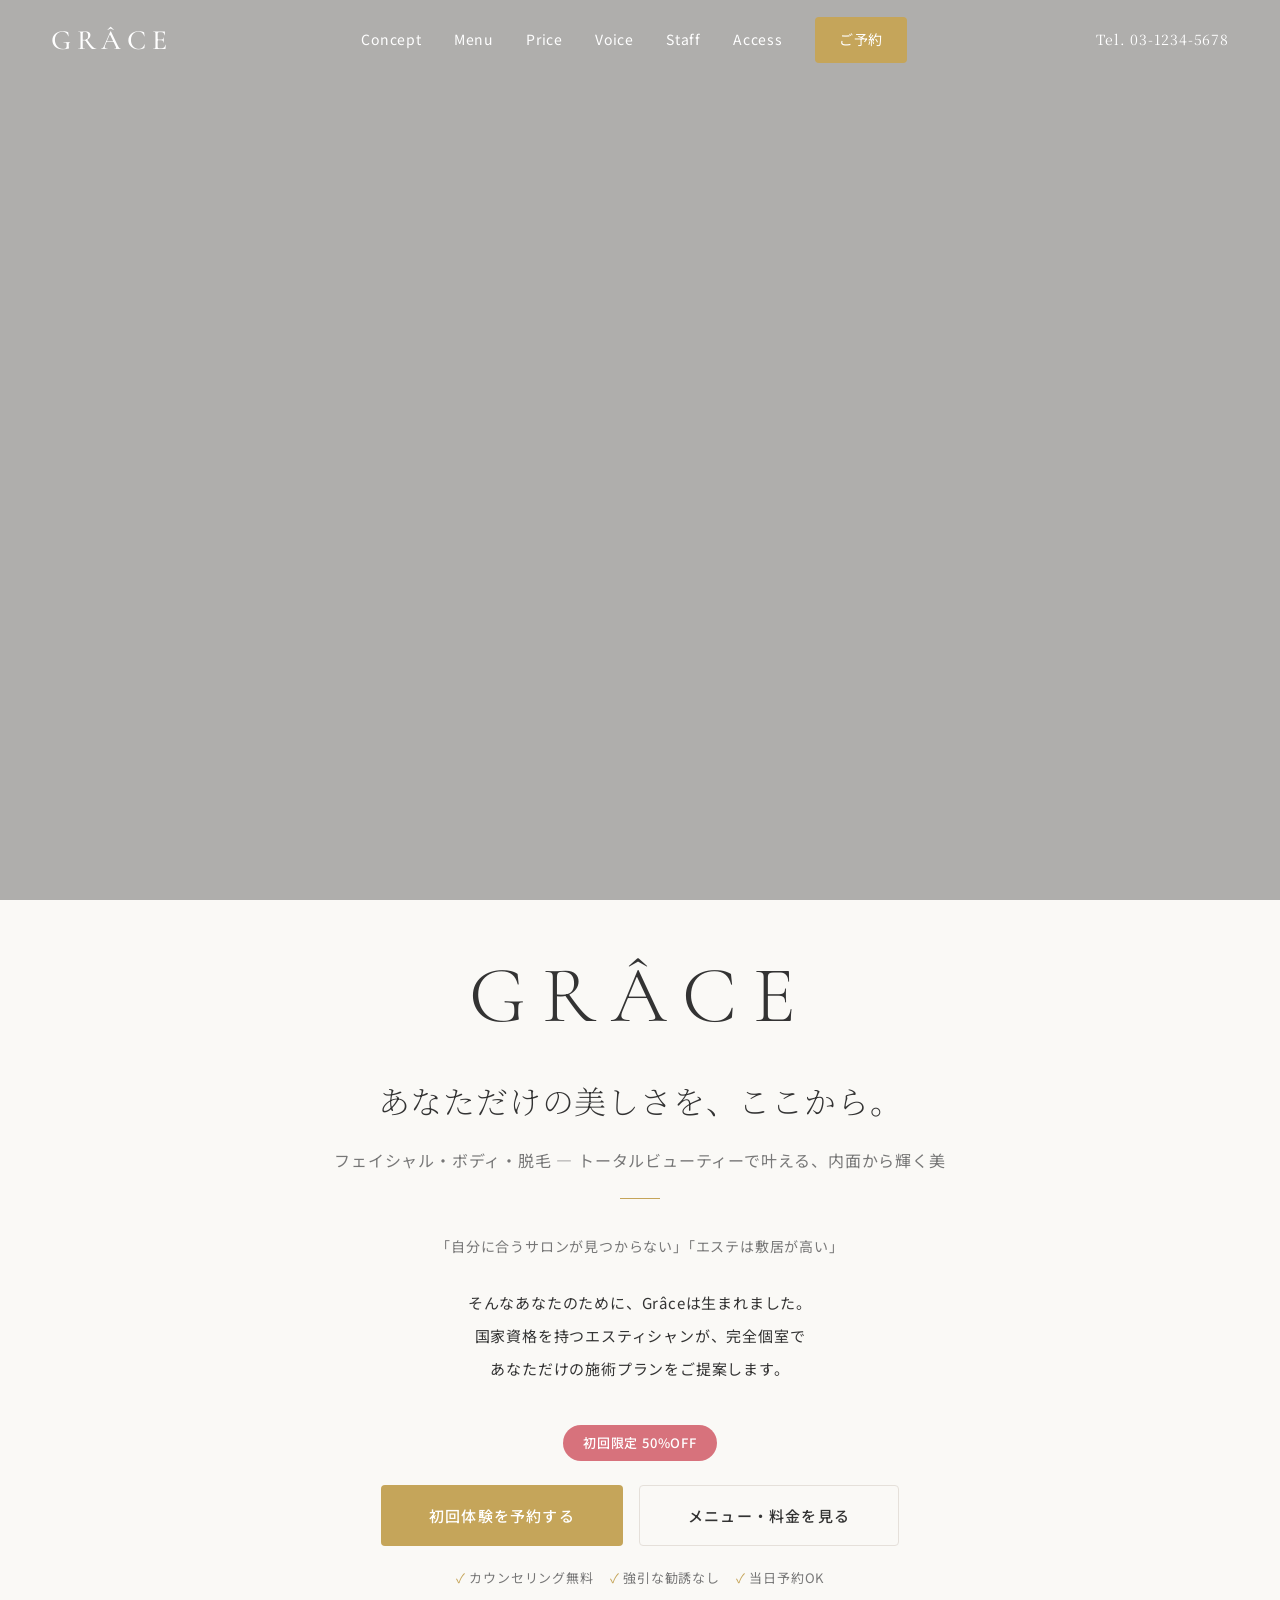
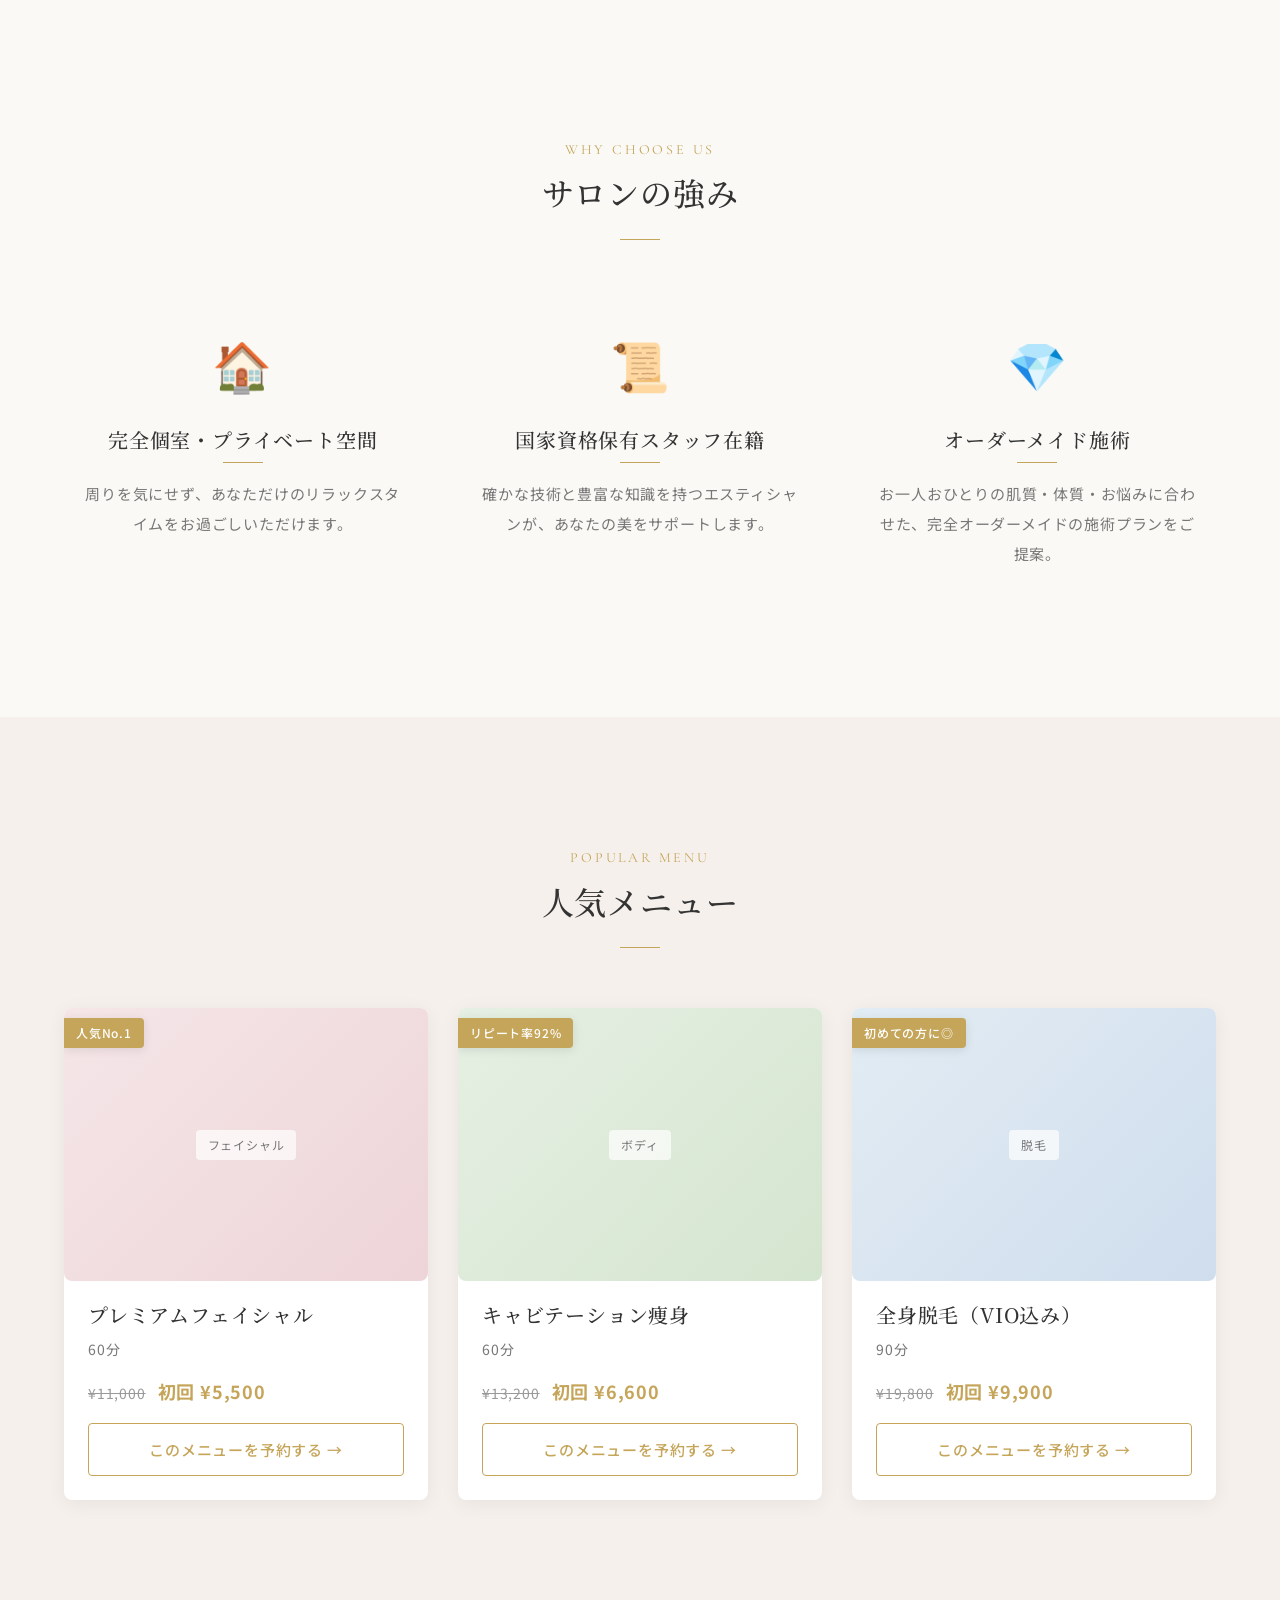
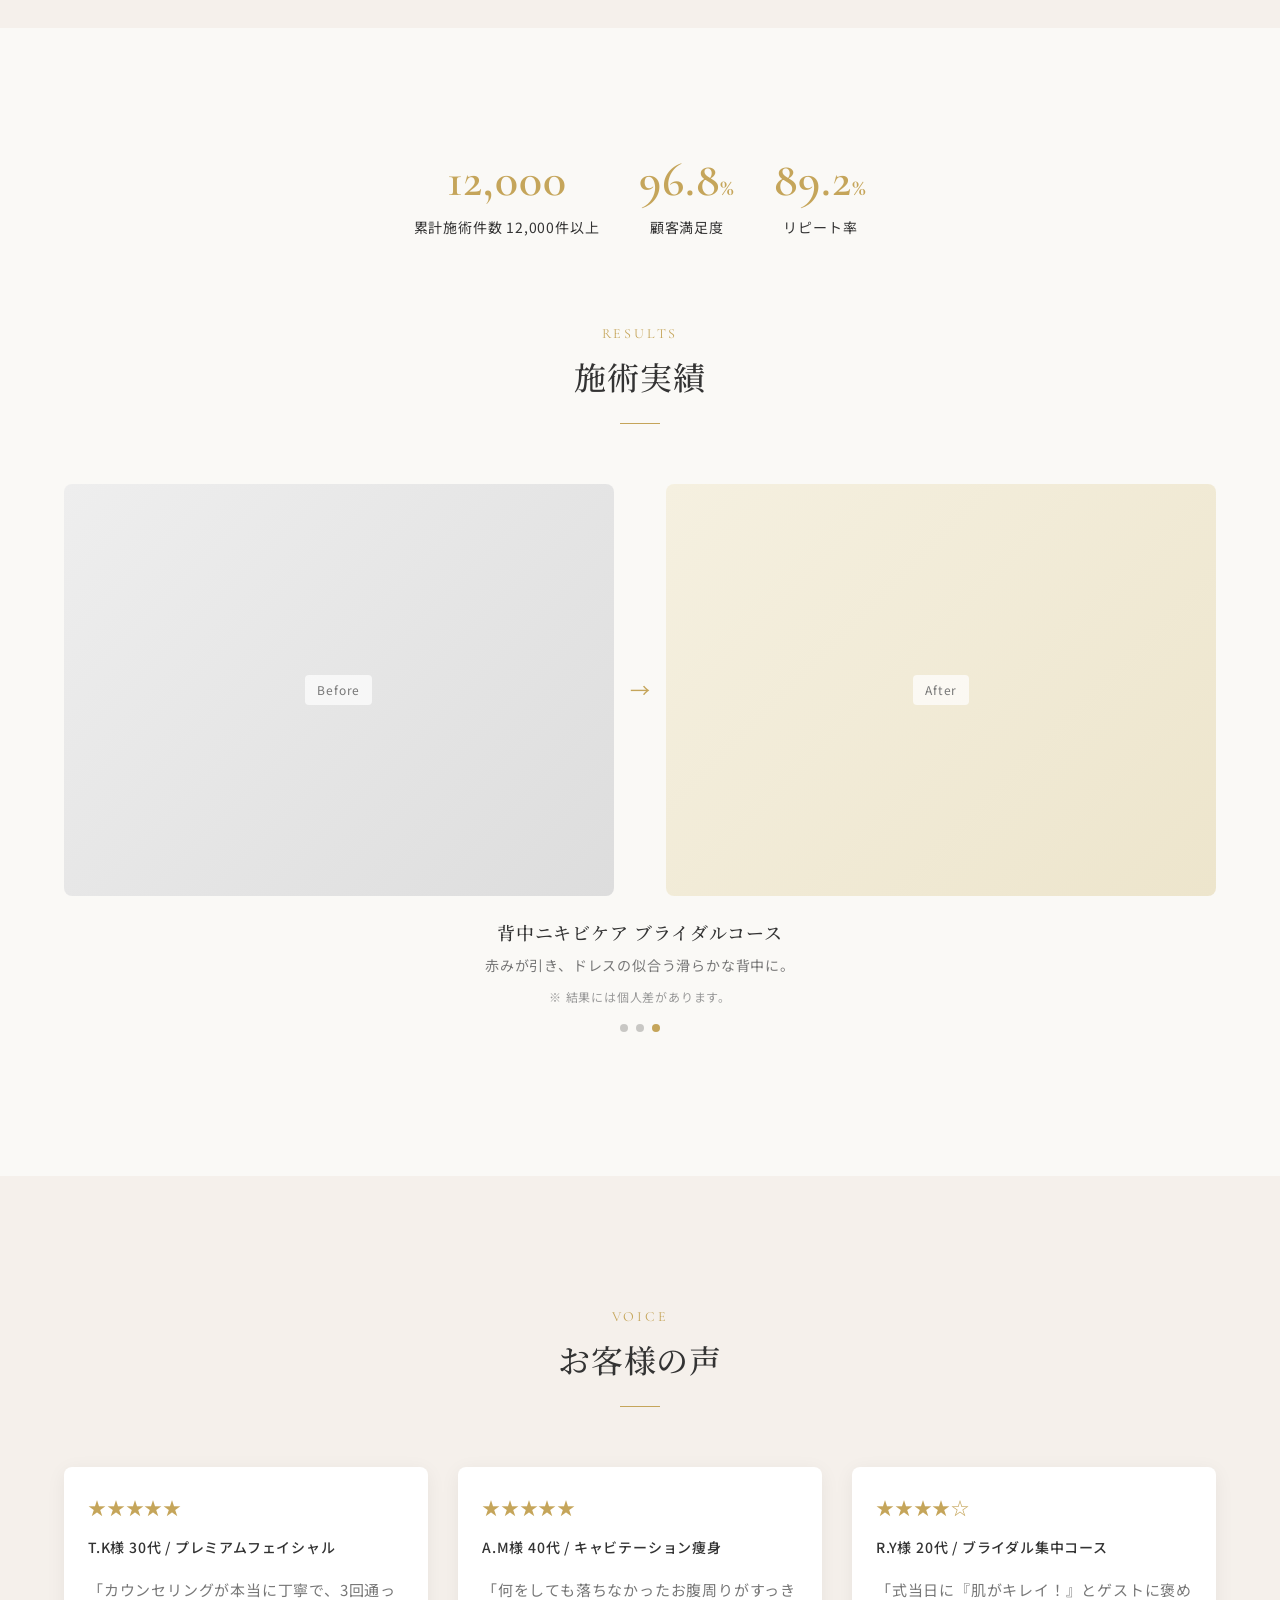
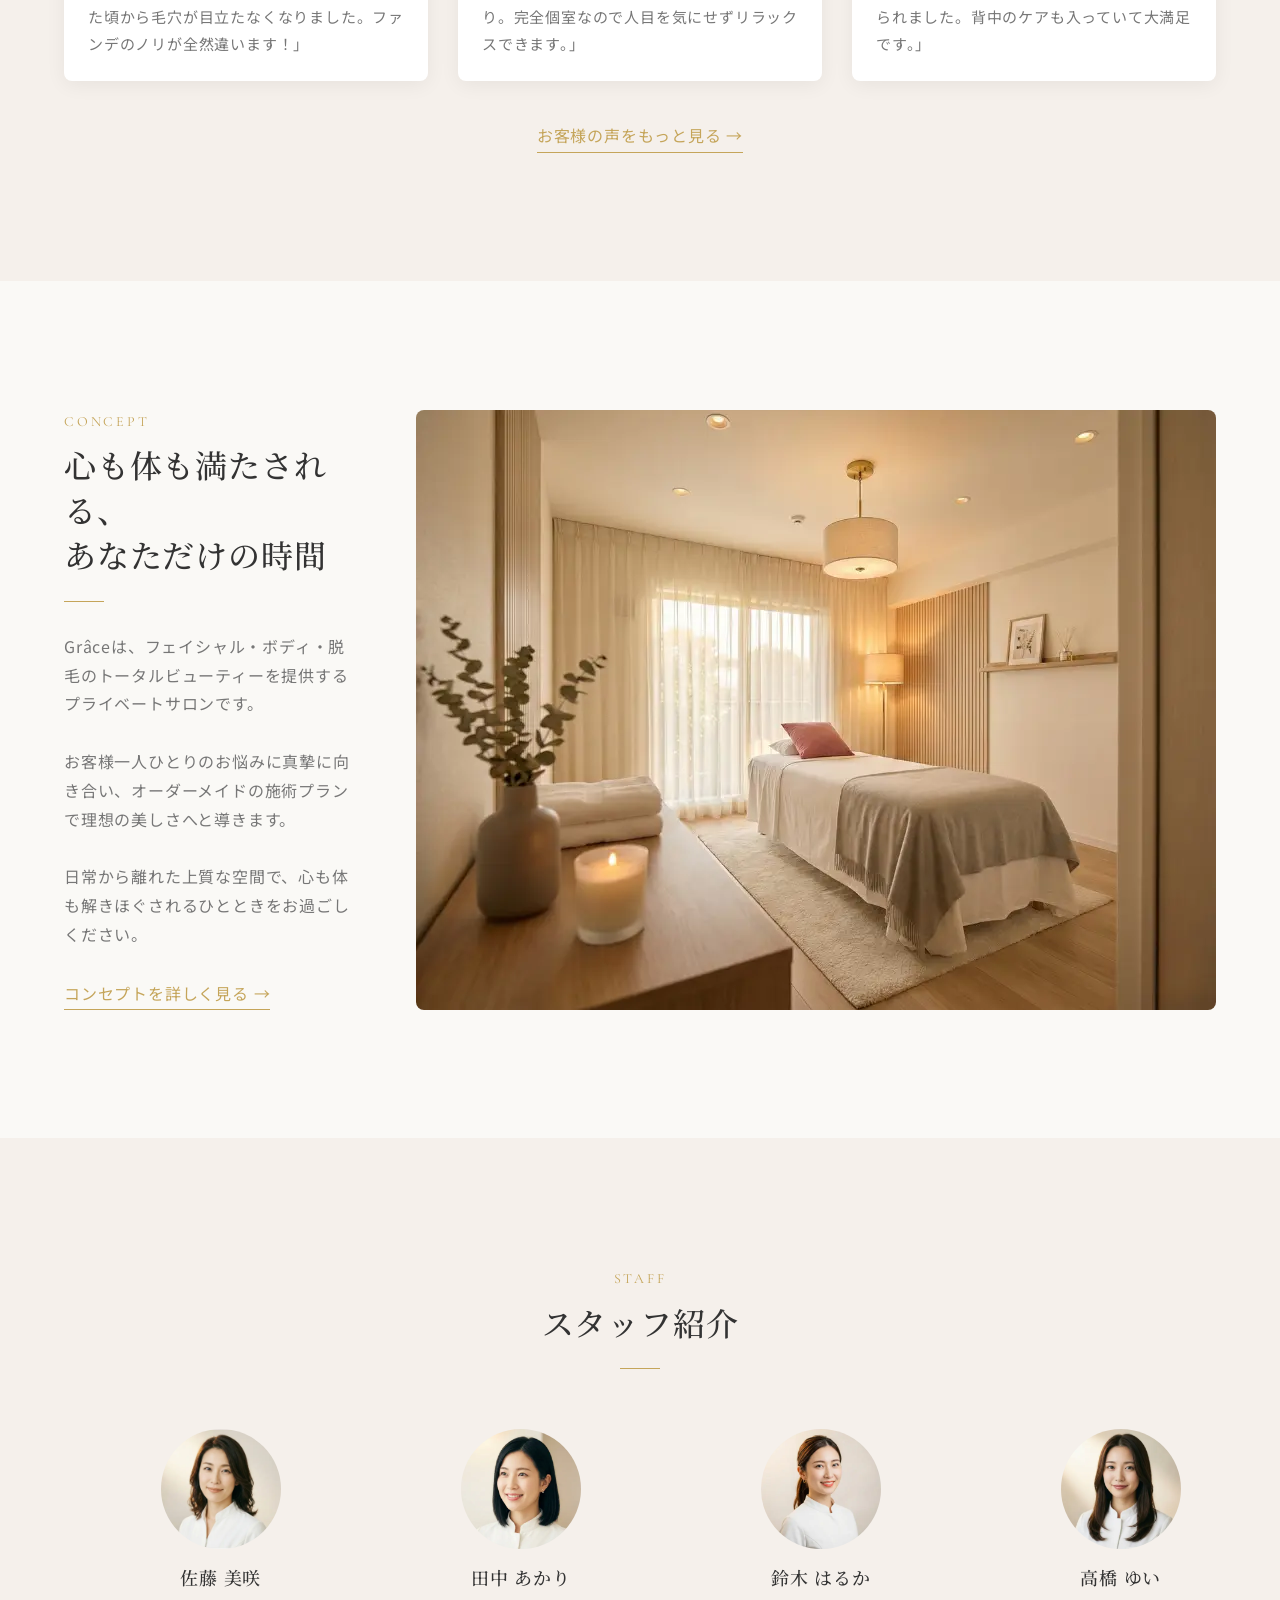
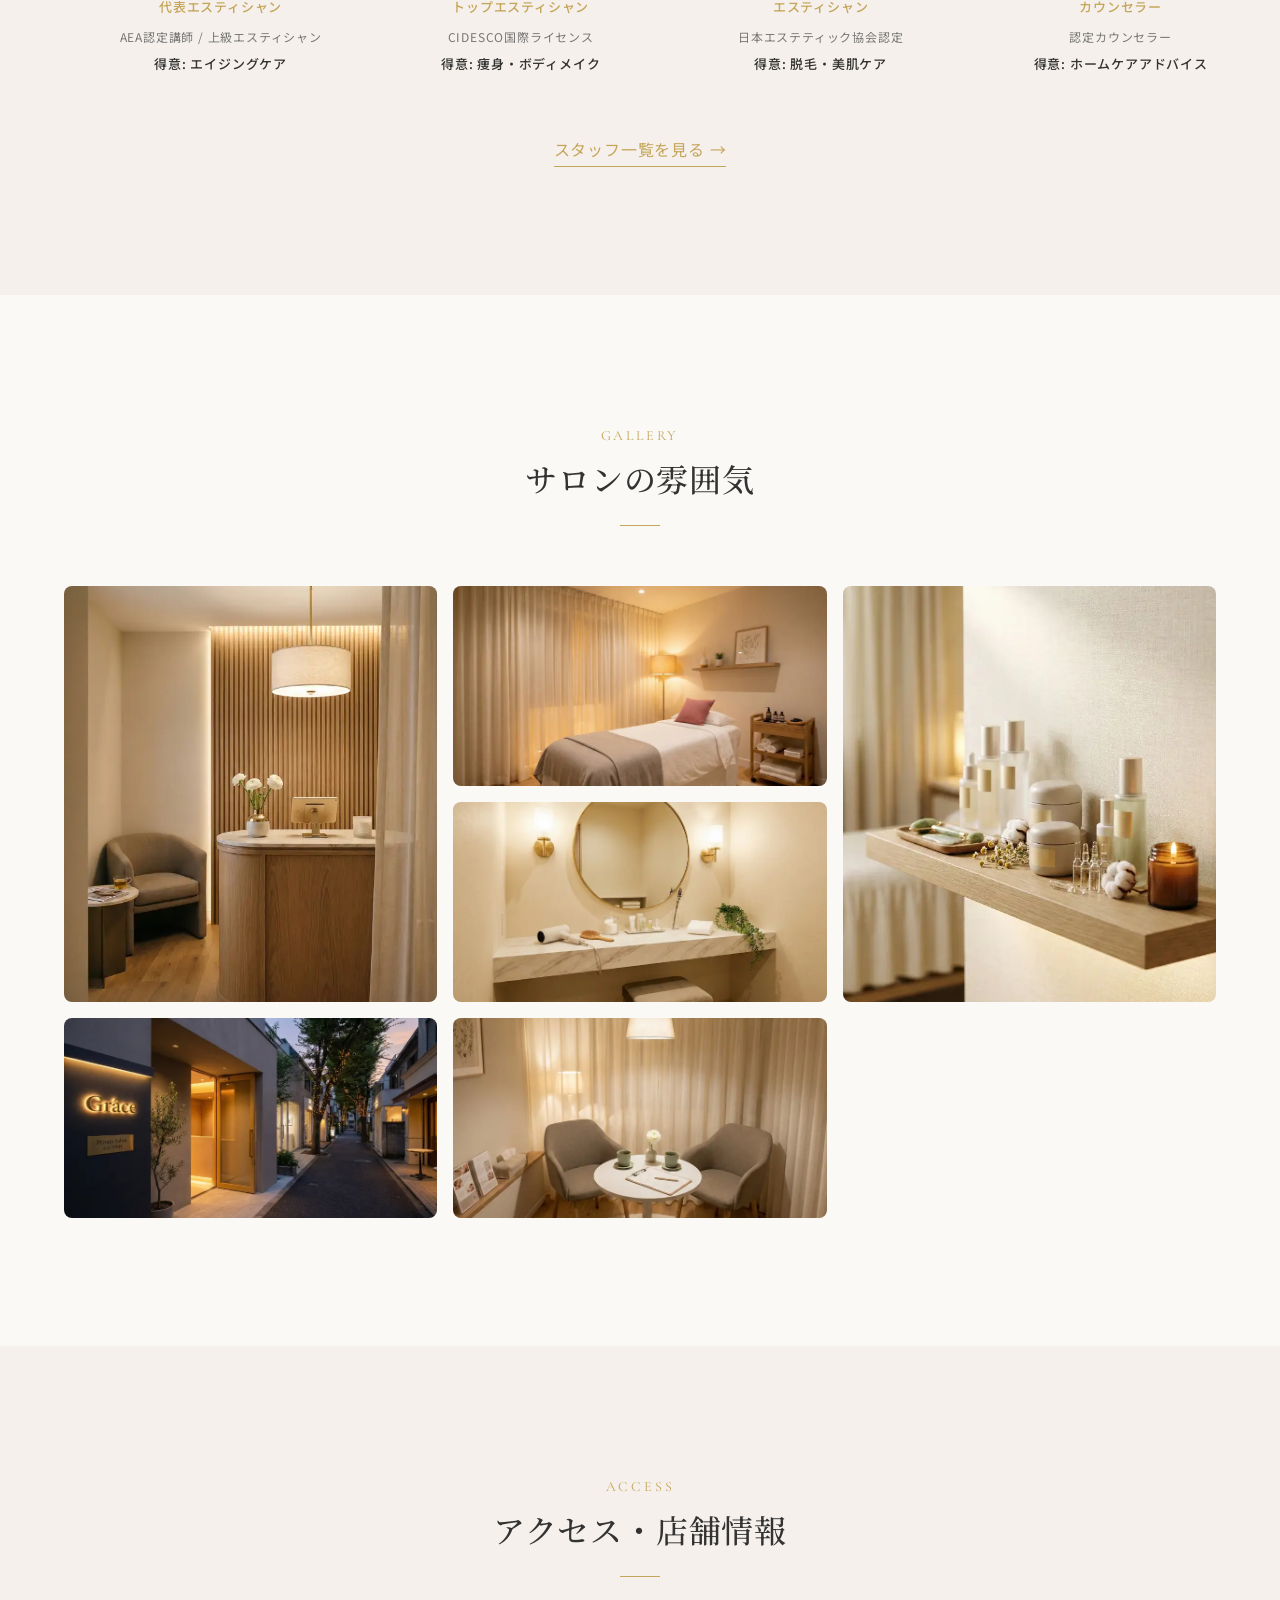
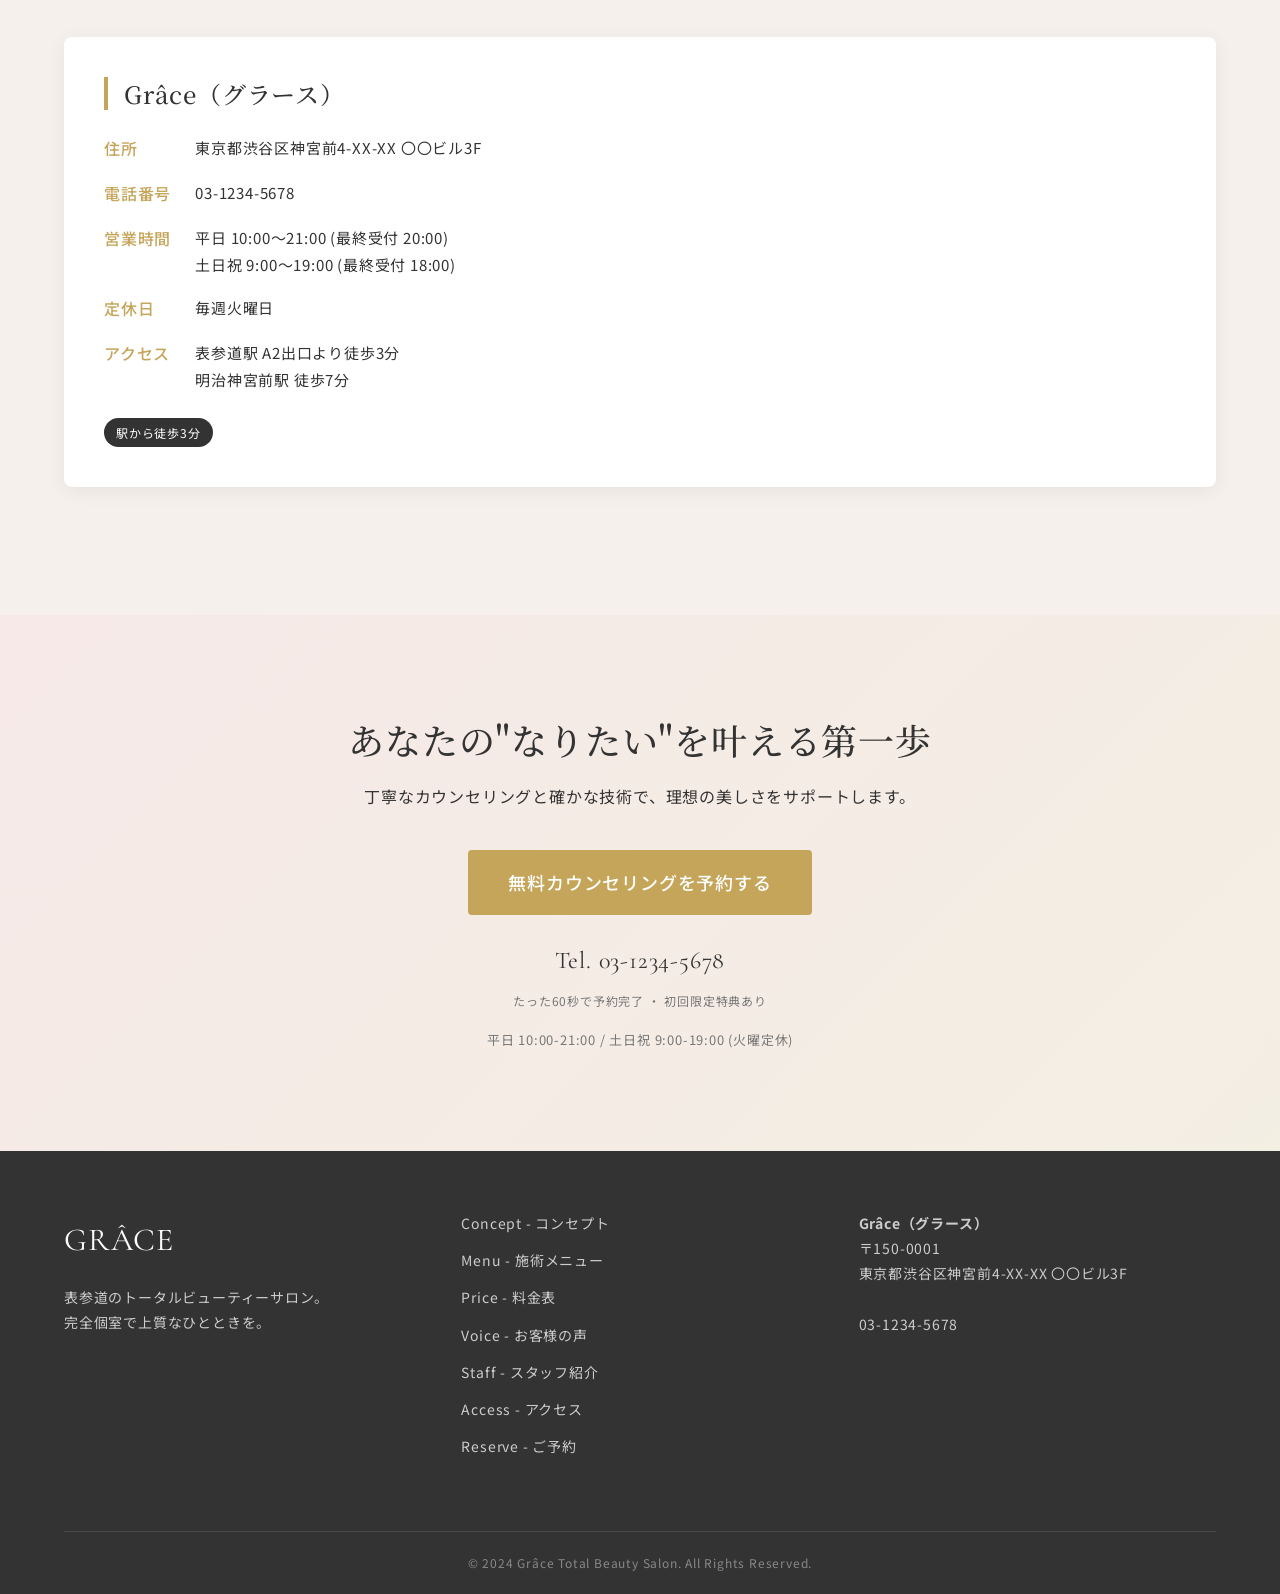
==== commit 85701504: "Add files via upload" ====
--- a/index.html
+++ b/index.html
@@ -496,9 +496,11 @@
         </div>
     </footer>
 
-    <!-- Floating Badge -->
-    <a href="reserve.html" class="floating-badge">
-        <span>初回限定</span><br>50%OFF
+    <!-- Floating LINE CTA -->
+    <a href="https://line.me/R/ti/p/@example" target="_blank" class="floating-line-cta" aria-label="LINEで予約する">
+        <svg width="22" height="22" viewBox="0 0 24 24" fill="none" xmlns="http://www.w3.org/2000/svg"><path d="M24 10.304C24 4.612 18.618 0 12 0C5.383 0 0 4.612 0 10.304C0 15.353 4.148 19.588 9.605 20.404C10.038 20.495 10.33 20.896 10.298 21.326C10.254 21.91 10.065 23.084 10.027 23.327C9.974 23.666 10.207 23.905 10.493 23.755C10.748 23.62 14.156 21.6 17.514 18.257C21.464 14.248 24 12.35 24 10.304ZM7.726 13.916C7.726 14.164 7.525 14.364 7.278 14.364H4.085C3.837 14.364 3.636 14.164 3.636 13.916V7.056C3.636 6.809 3.837 6.608 4.085 6.608C4.333 6.608 4.534 6.809 4.534 7.056V13.468H7.278C7.525 13.468 7.726 13.669 7.726 13.916ZM10.51 13.916C10.51 14.164 10.309 14.364 10.061 14.364C9.814 14.364 9.613 14.164 9.613 13.916V7.056C9.613 6.809 9.814 6.608 10.061 6.608C10.309 6.608 10.51 6.809 10.51 7.056V13.916ZM16.48 13.916C16.48 14.164 16.279 14.364 16.031 14.364C15.827 14.364 15.65 14.226 15.597 14.032L13.116 8.52V13.916C13.116 14.164 12.915 14.364 12.667 14.364C12.42 14.364 12.219 14.164 12.219 13.916V7.056C12.219 6.809 12.42 6.608 12.667 6.608C12.871 6.608 13.048 6.746 13.101 6.94L15.582 12.453V7.056C15.582 6.809 15.783 6.608 16.031 6.608C16.279 6.608 16.48 6.809 16.48 7.056V13.916ZM20.734 8.014C20.734 8.261 20.533 8.462 20.285 8.462H18.42V9.894H20.285C20.533 9.894 20.734 10.095 20.734 10.342C20.734 10.59 20.533 10.791 20.285 10.791H18.42V12.468H20.285C20.533 12.468 20.734 12.669 20.734 12.916C20.734 13.164 20.533 13.364 20.285 13.364H17.973C17.725 13.364 17.524 13.164 17.524 12.916V7.056C17.524 6.809 17.725 6.608 17.973 6.608H20.285C20.533 6.608 20.734 6.809 20.734 7.056C20.734 7.304 20.533 7.505 20.285 7.505H18.42V8.014H20.285C20.734 8.014 20.734 8.014 20.734 8.014Z" fill="white"/></svg>
+        <span class="line-cta-text-1">初回50%OFF</span>
+        <span class="line-cta-text-2">予約する ▶</span>
     </a>
 
     <!-- Floating CTA -->
--- a/assets/css/pages/top.css
+++ b/assets/css/pages/top.css
@@ -102,60 +102,86 @@
     }
 }
 
-.floating-badge {
+.floating-line-cta {
     position: fixed;
-    bottom: 30px;
-    right: 30px;
-    width: 100px;
-    height: 100px;
-    background-color: var(--pink);
-    color: var(--white);
+    right: 16px;
+    bottom: 16px;
+    width: 76px;
+    height: 76px;
+    background-color: #06C755;
     border-radius: 50%;
     display: flex;
     flex-direction: column;
     align-items: center;
     justify-content: center;
-    transform: rotate(-10deg);
-    font-family: var(--font-heading-jp);
-    box-shadow: 0 4px 15px rgba(215, 114, 124, 0.4);
-    z-index: 1000;
-    animation: float 3s ease-in-out infinite;
+    text-decoration: none;
+    box-shadow: 0 4px 16px rgba(0,0,0,0.15);
+    z-index: 9999;
     opacity: 0;
     visibility: hidden;
     pointer-events: none;
-    transition: background-color 0.3s ease, opacity 0.5s ease, visibility 0.5s ease;
-}
-
-.floating-badge.is-visible {
+    transition: transform 0.3s ease, box-shadow 0.3s ease, opacity 0.5s ease, visibility 0.5s ease;
+}
+
+@media (max-width: 768px) {
+    .floating-line-cta {
+        width: 70px;
+        height: 70px;
+    }
+}
+
+.floating-line-cta.is-visible {
     opacity: 1;
     visibility: visible;
     pointer-events: auto;
 }
 
-.floating-badge:hover {
-    background-color: #c9636c;
-}
-
-@keyframes float {
-
-    0%,
+.floating-line-cta:hover {
+    transform: scale(1.08);
+    box-shadow: 0 4px 16px rgba(6, 199, 85, 0.4);
+}
+
+.floating-line-cta::before {
+    content: '';
+    position: absolute;
+    top: 50%;
+    left: 50%;
+    width: 100%;
+    height: 100%;
+    background-color: #06C755;
+    border-radius: 50%;
+    z-index: -1;
+    transform: translate(-50%, -50%);
+    animation: line-pulse 2s infinite;
+}
+
+@keyframes line-pulse {
+    0% {
+        transform: translate(-50%, -50%) scale(1);
+        opacity: 0.6;
+    }
     100% {
-        transform: translateY(0) rotate(-10deg);
-    }
-
-    50% {
-        transform: translateY(-10px) rotate(-10deg);
-    }
-}
-
-@media (max-width: 768px) {
-    .floating-badge {
-        width: 80px;
-        height: 80px;
-        font-size: 12px;
-        bottom: 80px;
-        right: 15px;
-    }
+        transform: translate(-50%, -50%) scale(1.5);
+        opacity: 0;
+    }
+}
+
+.floating-line-cta svg {
+    margin-bottom: 2px;
+}
+
+.floating-line-cta .line-cta-text-1 {
+    color: #fff;
+    font-size: 8px;
+    font-weight: 700;
+    line-height: 1.2;
+}
+
+.floating-line-cta .line-cta-text-2 {
+    color: #fff;
+    font-size: 9px;
+    font-weight: 600;
+    line-height: 1.2;
 }
 
 .hero__line {
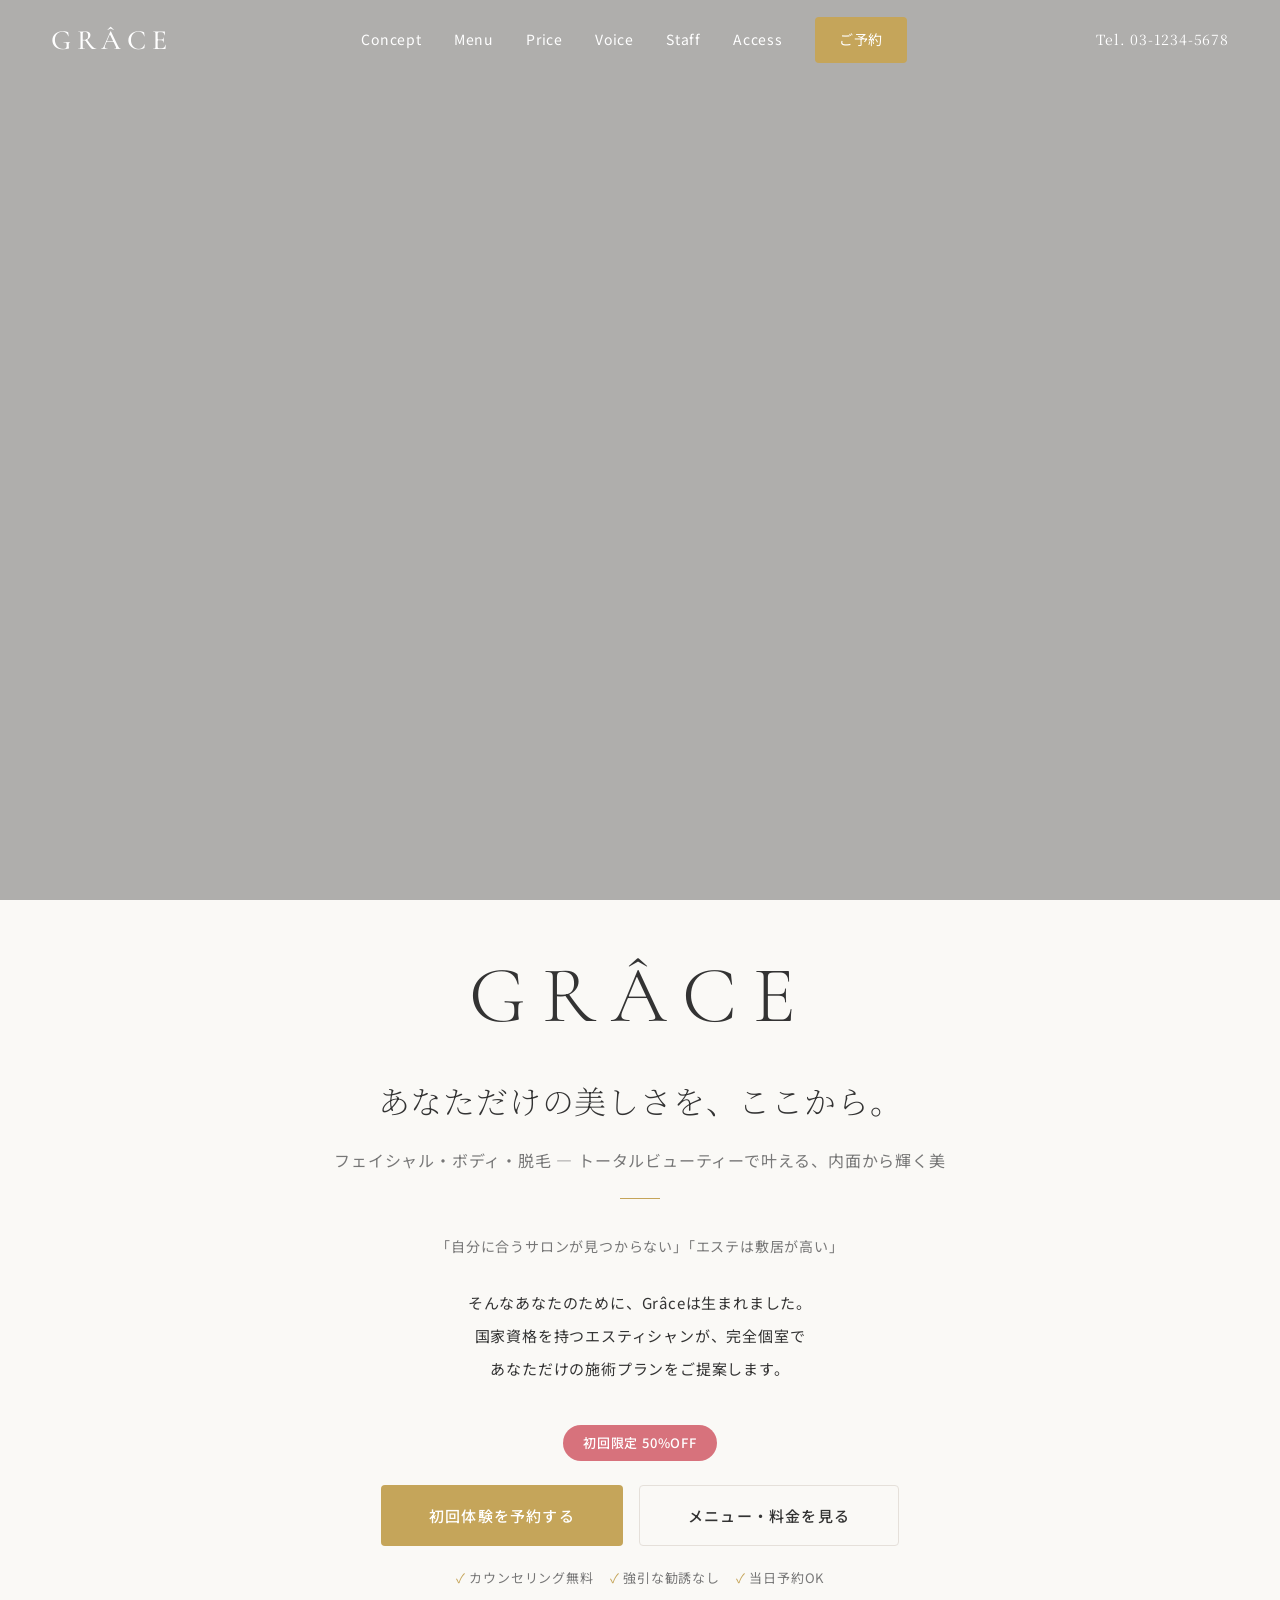
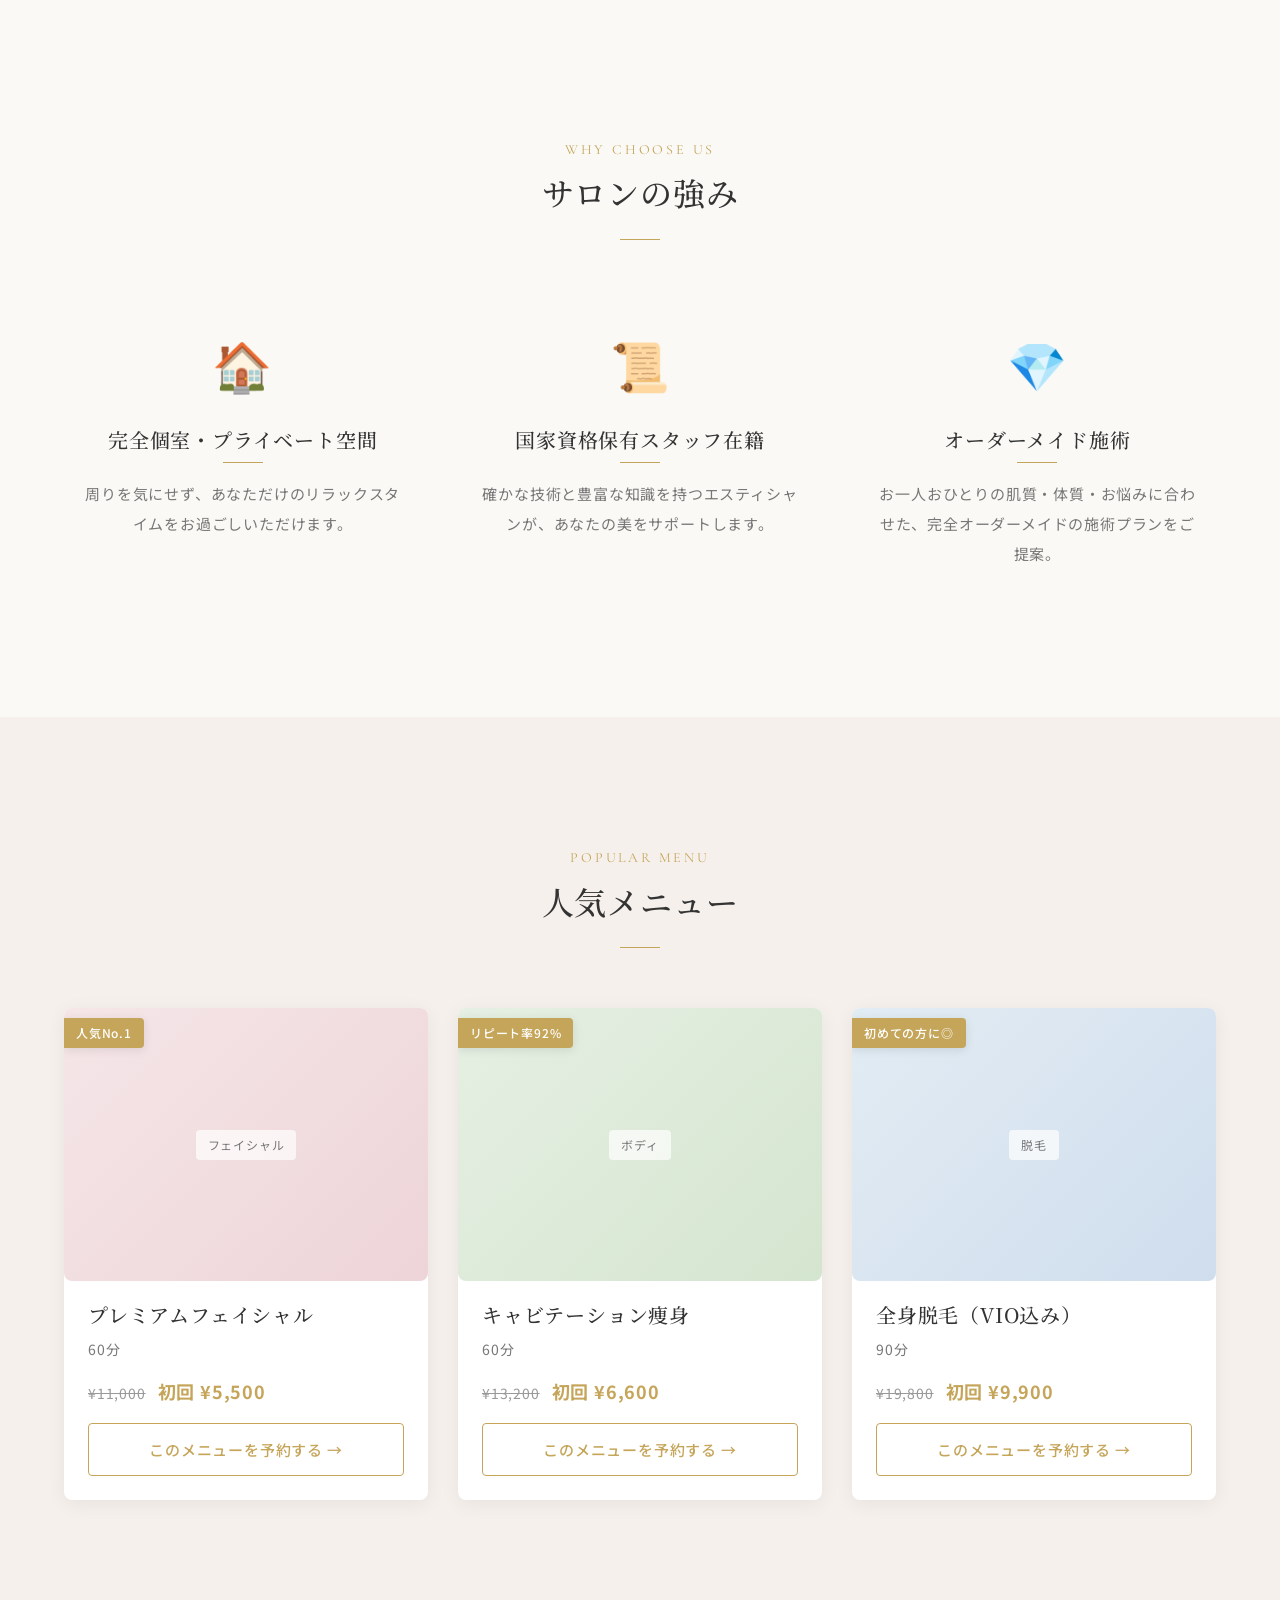
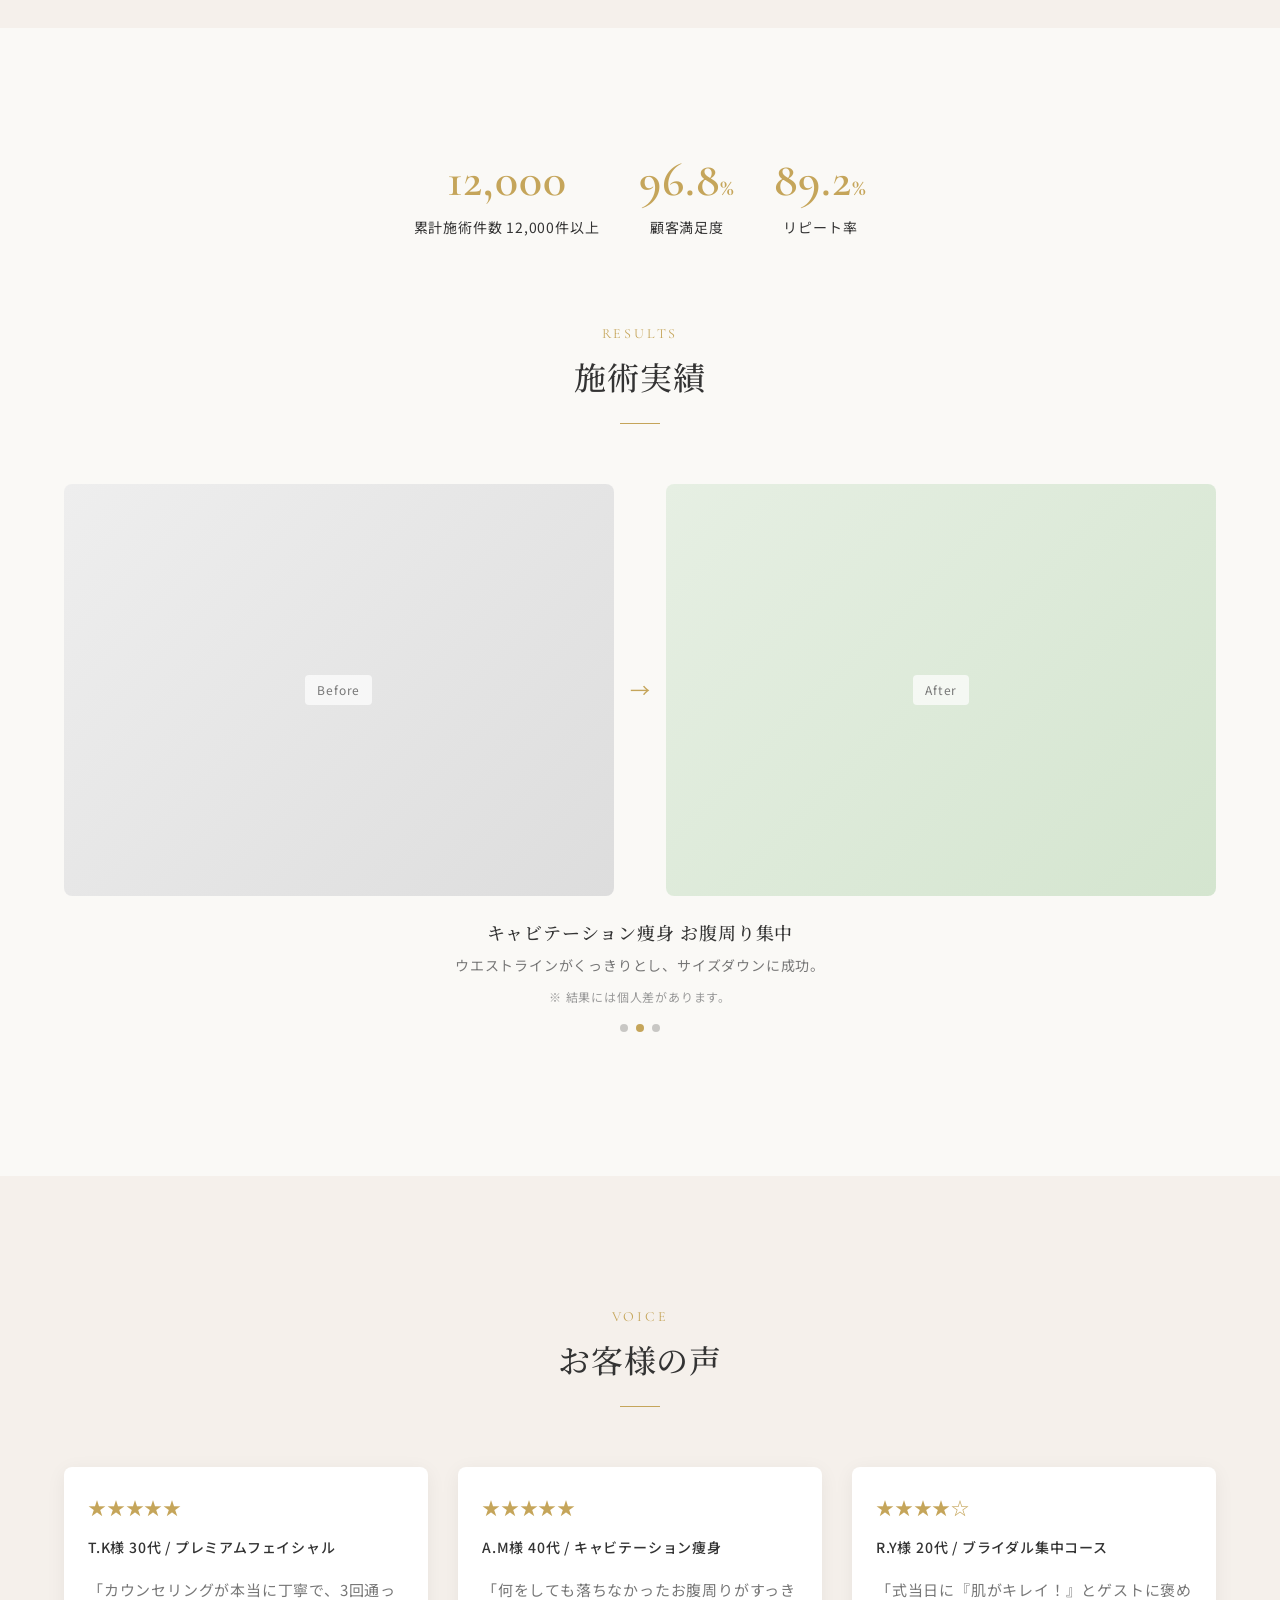
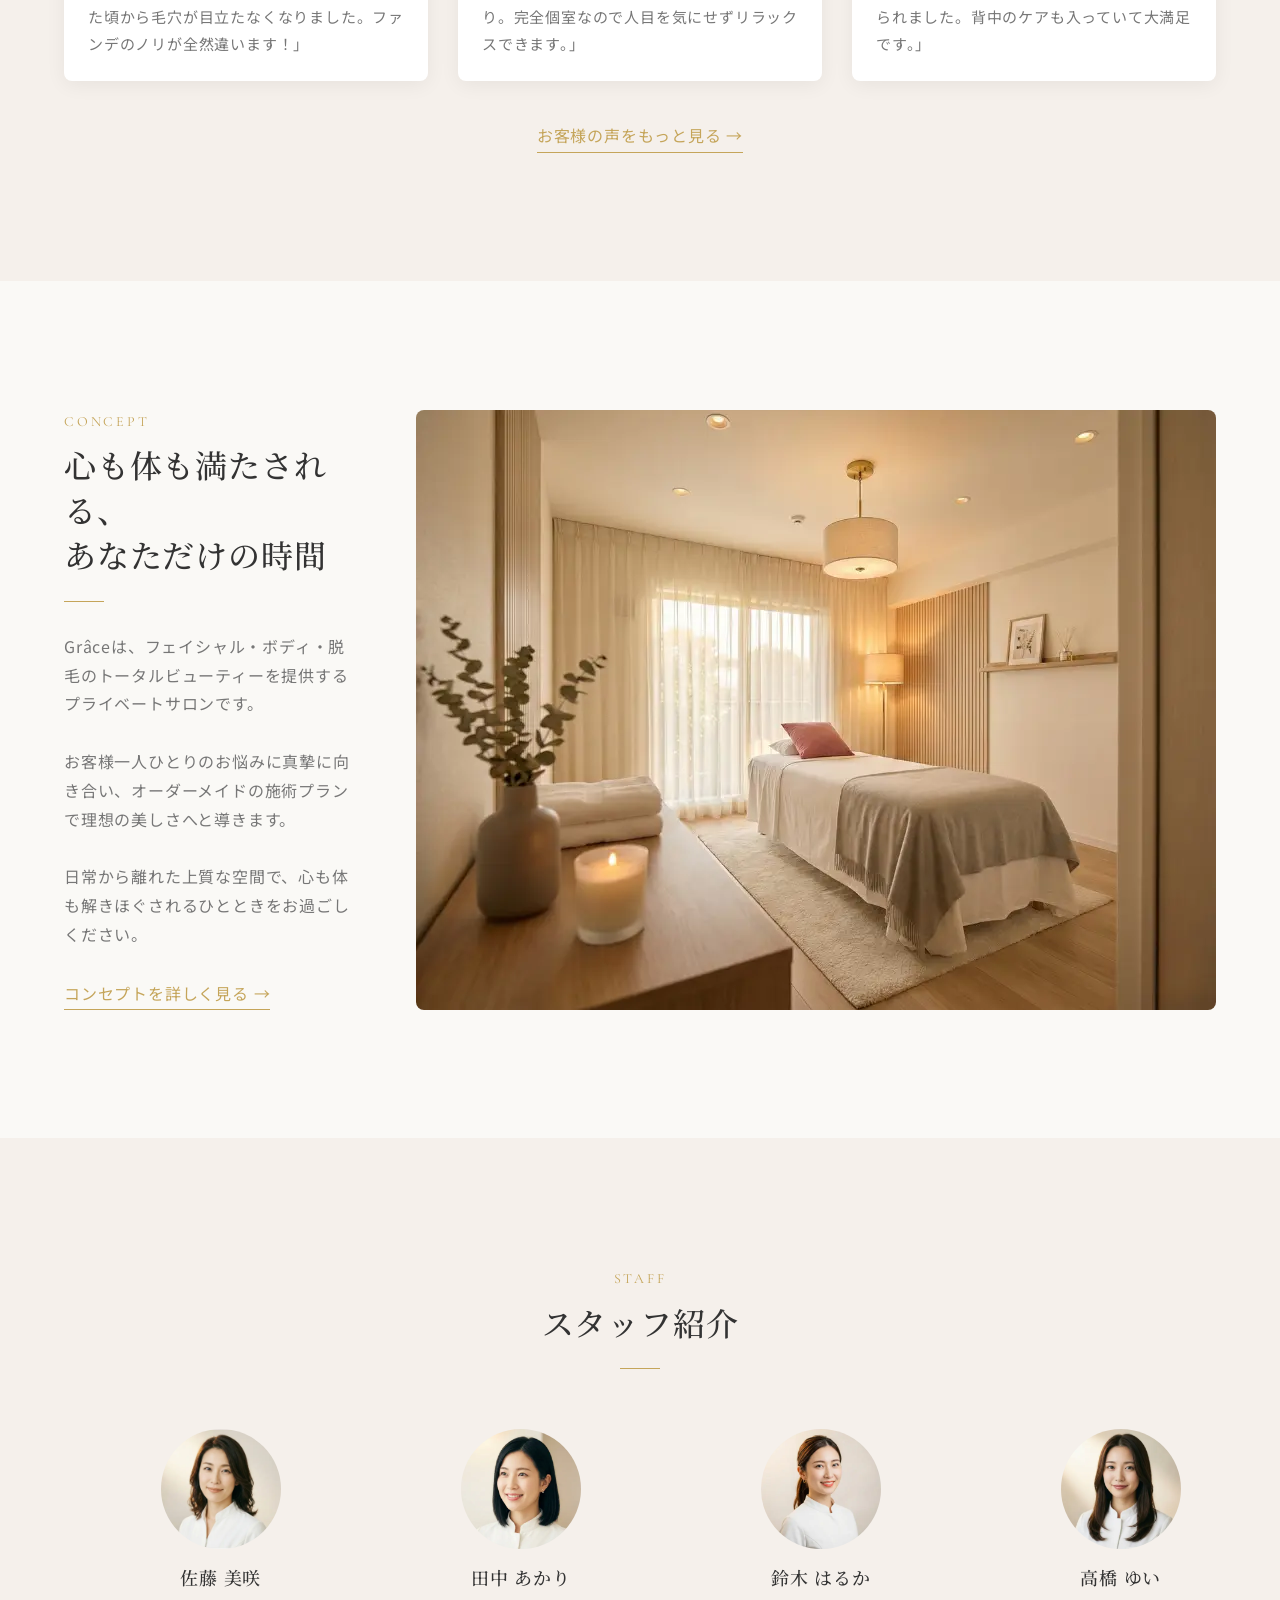
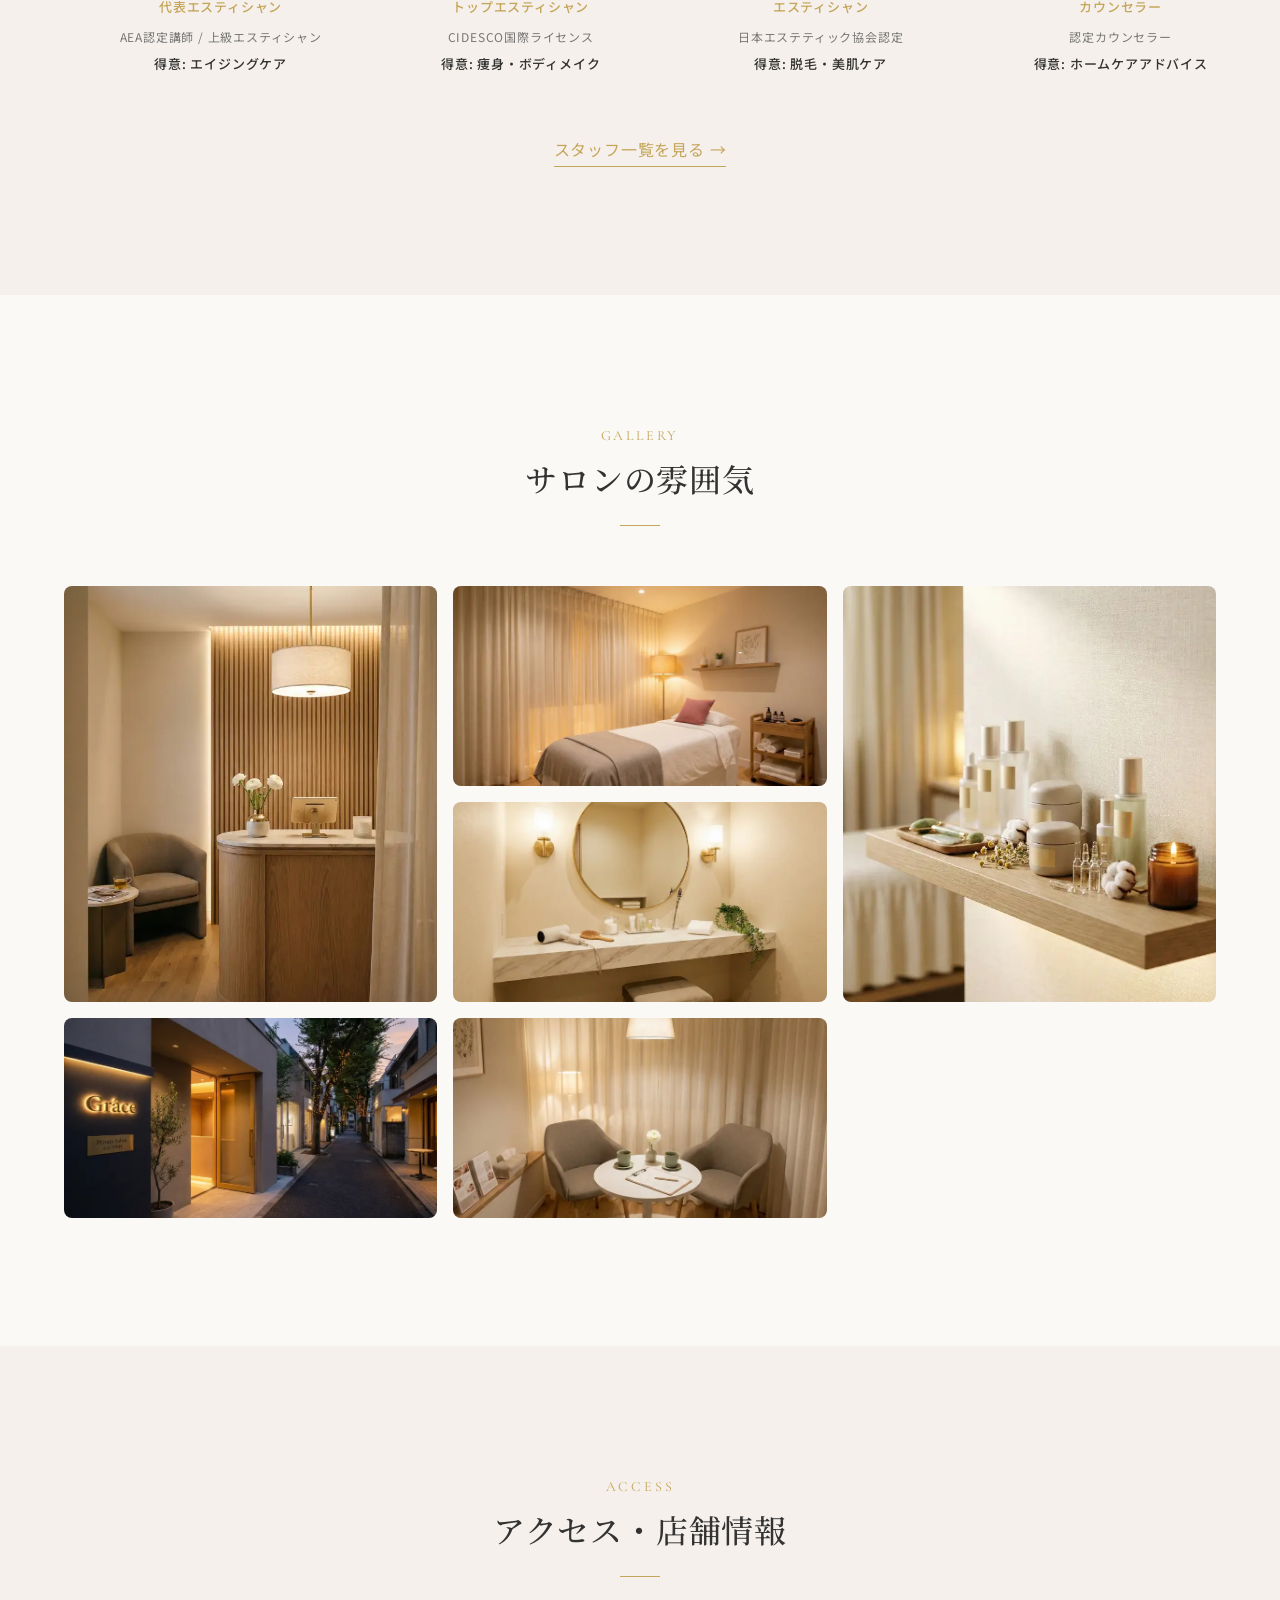
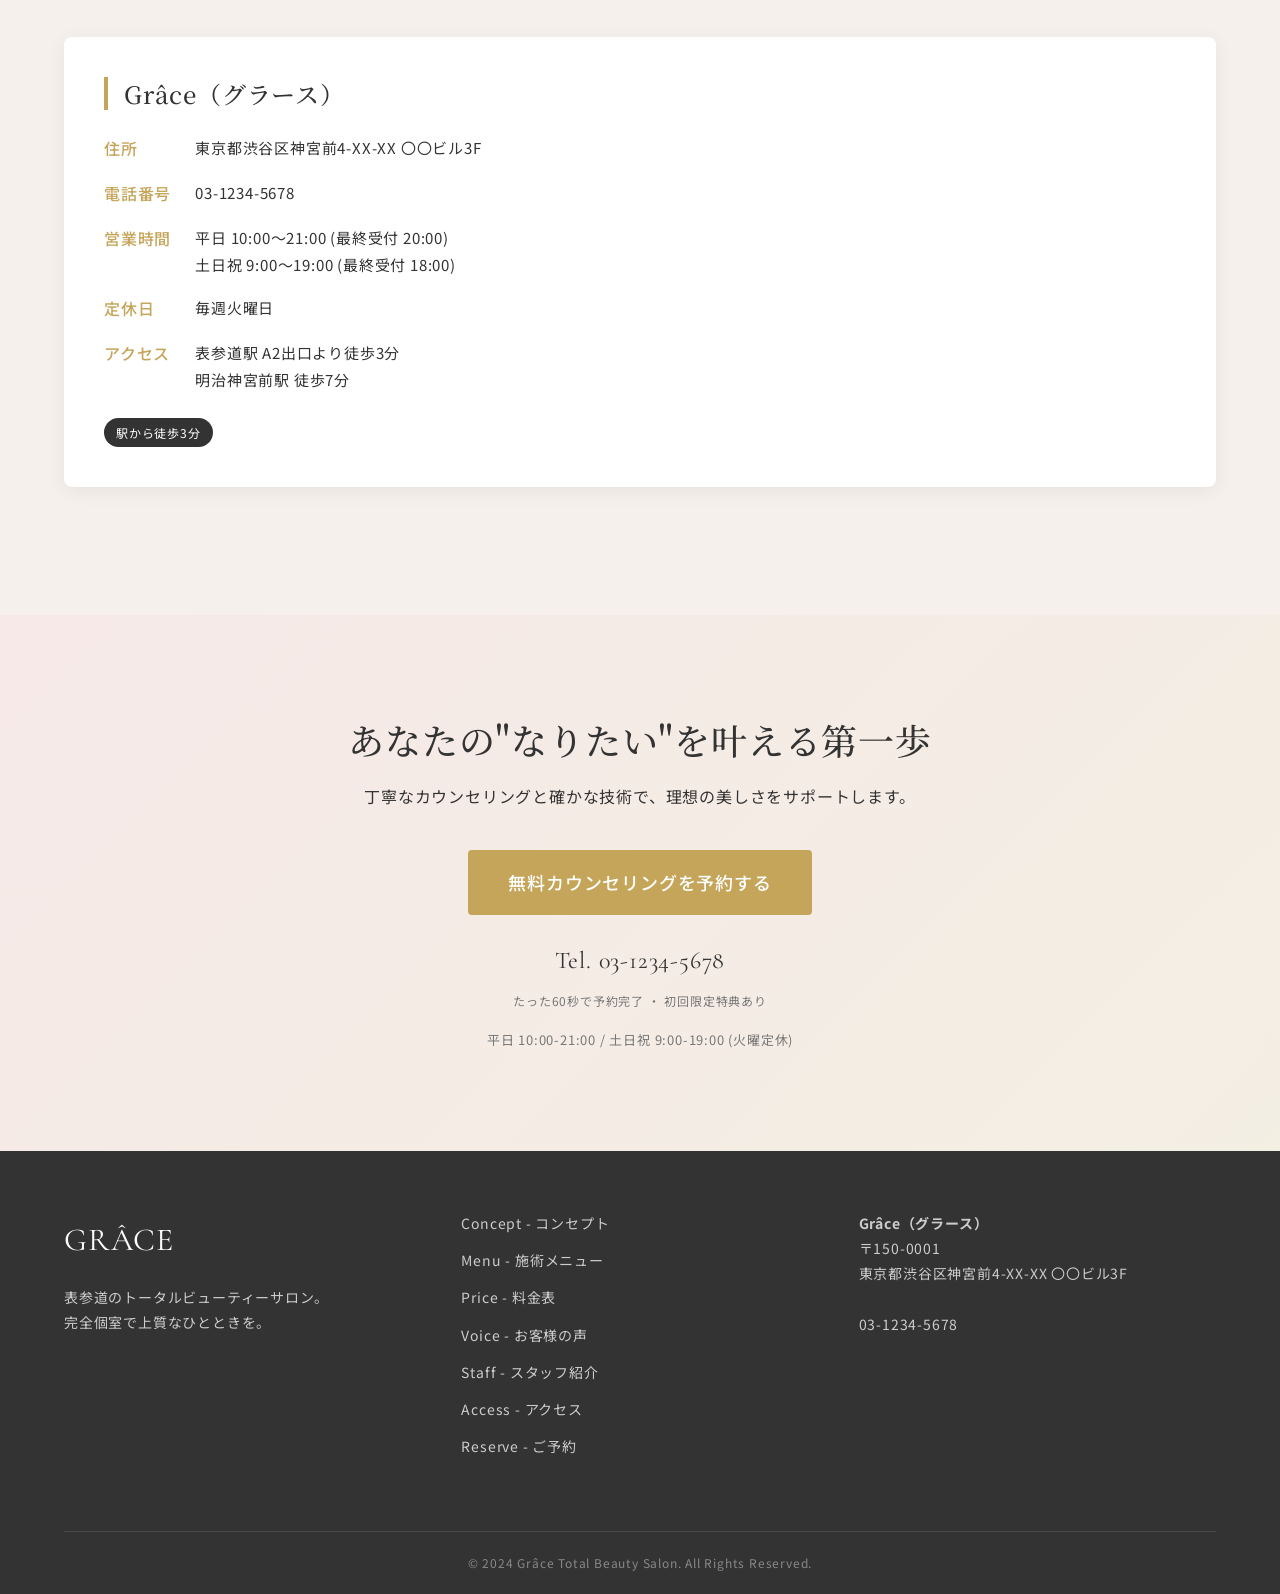
==== commit e7dc3028: "Add files via upload" ====
--- a/index.html
+++ b/index.html
@@ -498,15 +498,16 @@
 
     <!-- Floating LINE CTA -->
     <a href="https://line.me/R/ti/p/@example" target="_blank" class="floating-line-cta" aria-label="LINEで予約する">
-        <svg width="22" height="22" viewBox="0 0 24 24" fill="none" xmlns="http://www.w3.org/2000/svg"><path d="M24 10.304C24 4.612 18.618 0 12 0C5.383 0 0 4.612 0 10.304C0 15.353 4.148 19.588 9.605 20.404C10.038 20.495 10.33 20.896 10.298 21.326C10.254 21.91 10.065 23.084 10.027 23.327C9.974 23.666 10.207 23.905 10.493 23.755C10.748 23.62 14.156 21.6 17.514 18.257C21.464 14.248 24 12.35 24 10.304ZM7.726 13.916C7.726 14.164 7.525 14.364 7.278 14.364H4.085C3.837 14.364 3.636 14.164 3.636 13.916V7.056C3.636 6.809 3.837 6.608 4.085 6.608C4.333 6.608 4.534 6.809 4.534 7.056V13.468H7.278C7.525 13.468 7.726 13.669 7.726 13.916ZM10.51 13.916C10.51 14.164 10.309 14.364 10.061 14.364C9.814 14.364 9.613 14.164 9.613 13.916V7.056C9.613 6.809 9.814 6.608 10.061 6.608C10.309 6.608 10.51 6.809 10.51 7.056V13.916ZM16.48 13.916C16.48 14.164 16.279 14.364 16.031 14.364C15.827 14.364 15.65 14.226 15.597 14.032L13.116 8.52V13.916C13.116 14.164 12.915 14.364 12.667 14.364C12.42 14.364 12.219 14.164 12.219 13.916V7.056C12.219 6.809 12.42 6.608 12.667 6.608C12.871 6.608 13.048 6.746 13.101 6.94L15.582 12.453V7.056C15.582 6.809 15.783 6.608 16.031 6.608C16.279 6.608 16.48 6.809 16.48 7.056V13.916ZM20.734 8.014C20.734 8.261 20.533 8.462 20.285 8.462H18.42V9.894H20.285C20.533 9.894 20.734 10.095 20.734 10.342C20.734 10.59 20.533 10.791 20.285 10.791H18.42V12.468H20.285C20.533 12.468 20.734 12.669 20.734 12.916C20.734 13.164 20.533 13.364 20.285 13.364H17.973C17.725 13.364 17.524 13.164 17.524 12.916V7.056C17.524 6.809 17.725 6.608 17.973 6.608H20.285C20.533 6.608 20.734 6.809 20.734 7.056C20.734 7.304 20.533 7.505 20.285 7.505H18.42V8.014H20.285C20.734 8.014 20.734 8.014 20.734 8.014Z" fill="white"/></svg>
+        <svg width="22" height="22" viewBox="0 0 24 24" fill="none" xmlns="http://www.w3.org/2000/svg">
+            <path
+                d="M24 10.304C24 4.612 18.618 0 12 0C5.383 0 0 4.612 0 10.304C0 15.353 4.148 19.588 9.605 20.404C10.038 20.495 10.33 20.896 10.298 21.326C10.254 21.91 10.065 23.084 10.027 23.327C9.974 23.666 10.207 23.905 10.493 23.755C10.748 23.62 14.156 21.6 17.514 18.257C21.464 14.248 24 12.35 24 10.304ZM7.726 13.916C7.726 14.164 7.525 14.364 7.278 14.364H4.085C3.837 14.364 3.636 14.164 3.636 13.916V7.056C3.636 6.809 3.837 6.608 4.085 6.608C4.333 6.608 4.534 6.809 4.534 7.056V13.468H7.278C7.525 13.468 7.726 13.669 7.726 13.916ZM10.51 13.916C10.51 14.164 10.309 14.364 10.061 14.364C9.814 14.364 9.613 14.164 9.613 13.916V7.056C9.613 6.809 9.814 6.608 10.061 6.608C10.309 6.608 10.51 6.809 10.51 7.056V13.916ZM16.48 13.916C16.48 14.164 16.279 14.364 16.031 14.364C15.827 14.364 15.65 14.226 15.597 14.032L13.116 8.52V13.916C13.116 14.164 12.915 14.364 12.667 14.364C12.42 14.364 12.219 14.164 12.219 13.916V7.056C12.219 6.809 12.42 6.608 12.667 6.608C12.871 6.608 13.048 6.746 13.101 6.94L15.582 12.453V7.056C15.582 6.809 15.783 6.608 16.031 6.608C16.279 6.608 16.48 6.809 16.48 7.056V13.916ZM20.734 8.014C20.734 8.261 20.533 8.462 20.285 8.462H18.42V9.894H20.285C20.533 9.894 20.734 10.095 20.734 10.342C20.734 10.59 20.533 10.791 20.285 10.791H18.42V12.468H20.285C20.533 12.468 20.734 12.669 20.734 12.916C20.734 13.164 20.533 13.364 20.285 13.364H17.973C17.725 13.364 17.524 13.164 17.524 12.916V7.056C17.524 6.809 17.725 6.608 17.973 6.608H20.285C20.533 6.608 20.734 6.809 20.734 7.056C20.734 7.304 20.533 7.505 20.285 7.505H18.42V8.014H20.285C20.734 8.014 20.734 8.014 20.734 8.014Z"
+                fill="white" />
+        </svg>
         <span class="line-cta-text-1">初回50%OFF</span>
         <span class="line-cta-text-2">予約する ▶</span>
     </a>
 
-    <!-- Floating CTA -->
-    <div class="floating-cta">
-        <a href="reserve.html" class="btn btn-primary">無料カウンセリングを予約</a>
-    </div>
+
 
     <!-- Scripts -->
     <script src="https://cdn.jsdelivr.net/npm/swiper@11/swiper-bundle.min.js"></script>
--- a/assets/css/components.css
+++ b/assets/css/components.css
@@ -297,41 +297,6 @@
     color: #888;
 }
 
-/* === Floating CTA (Mobile) === */
-.floating-cta {
-    position: fixed;
-    bottom: 0;
-    left: 0;
-    width: 100%;
-    padding: 12px;
-    background: rgba(255, 255, 255, 0.9);
-    backdrop-filter: blur(10px);
-    z-index: 999;
-    display: none;
-    box-shadow: 0 -4px 20px rgba(0, 0, 0, 0.05);
-    animation: slideUp 0.3s ease-out;
-}
-
-@keyframes slideUp {
-    from {
-        transform: translateY(100%);
-    }
-
-    to {
-        transform: translateY(0);
-    }
-}
-
-@media (max-width: 768px) {
-    .floating-cta.is-visible {
-        display: block;
-    }
-}
-
-.floating-cta .btn {
-    width: 100%;
-    padding: 10px;
-}
 
 /* === Cards === */
 .card {
